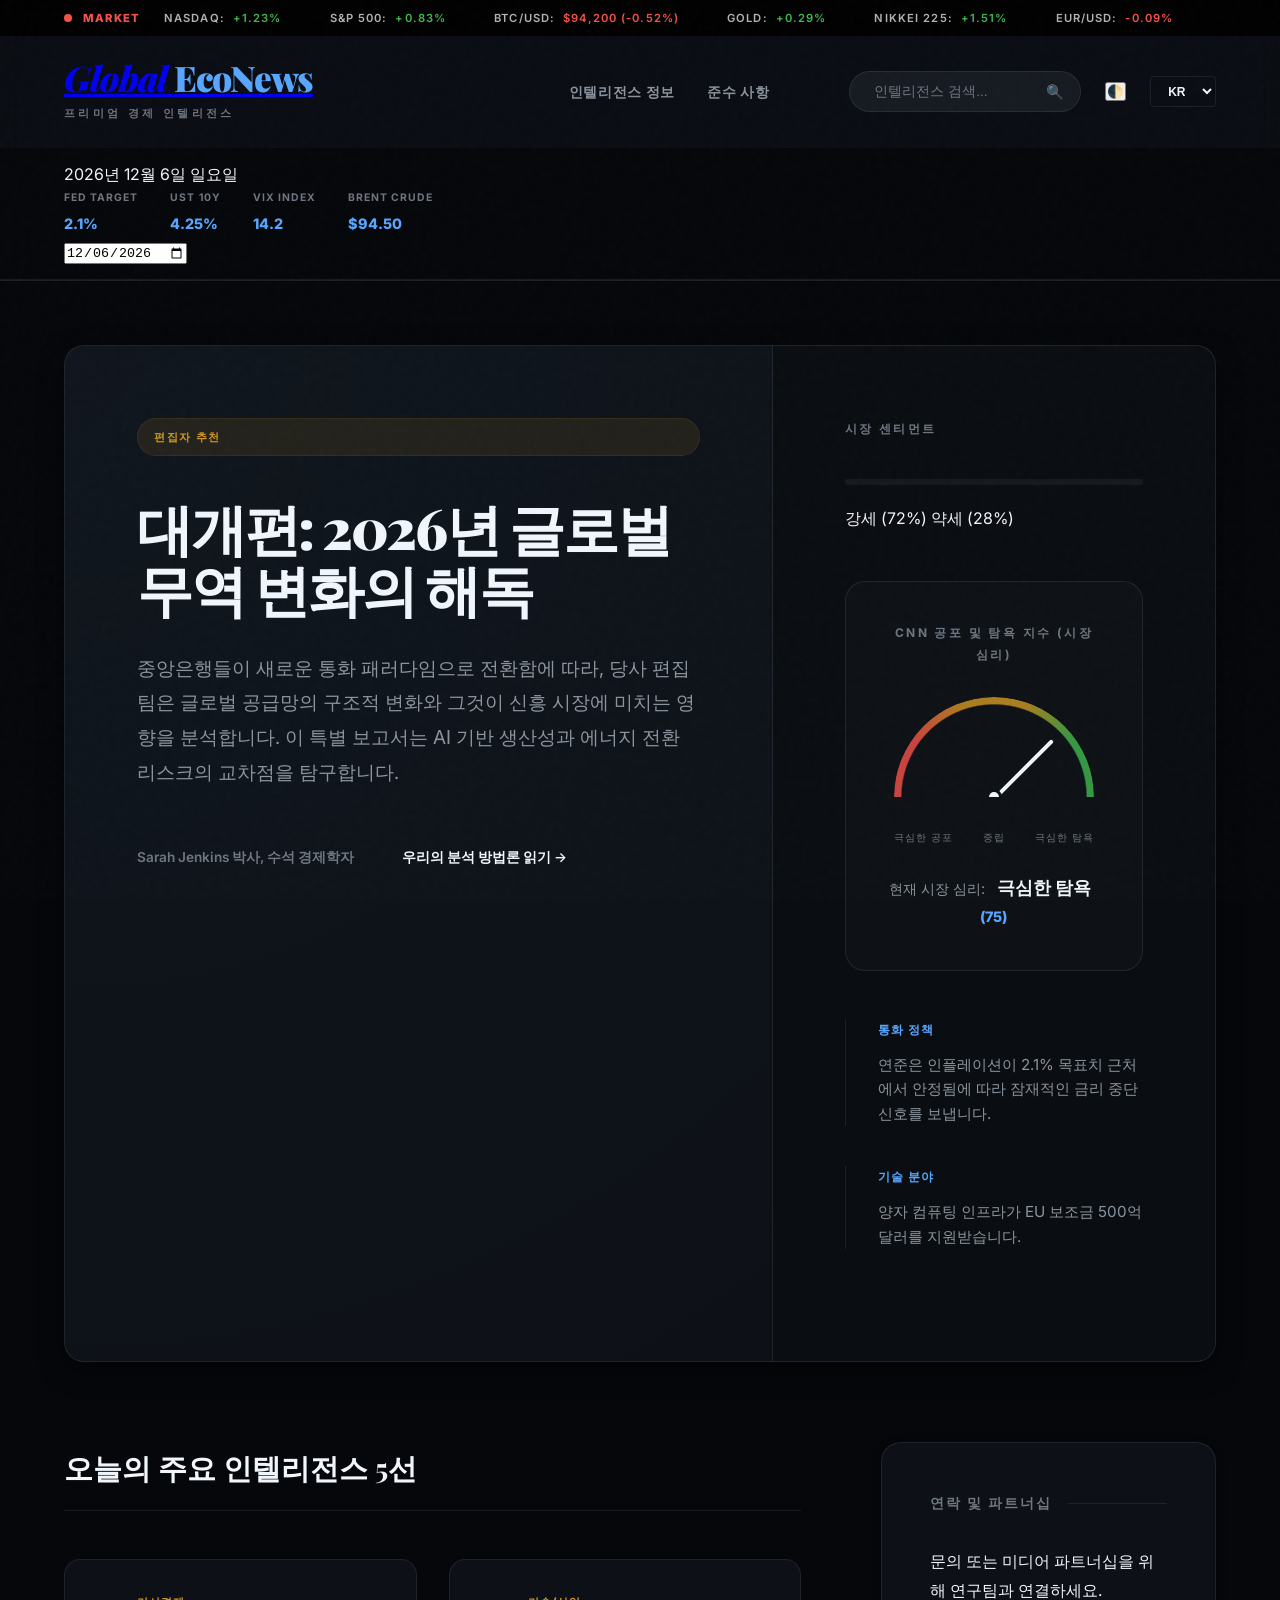
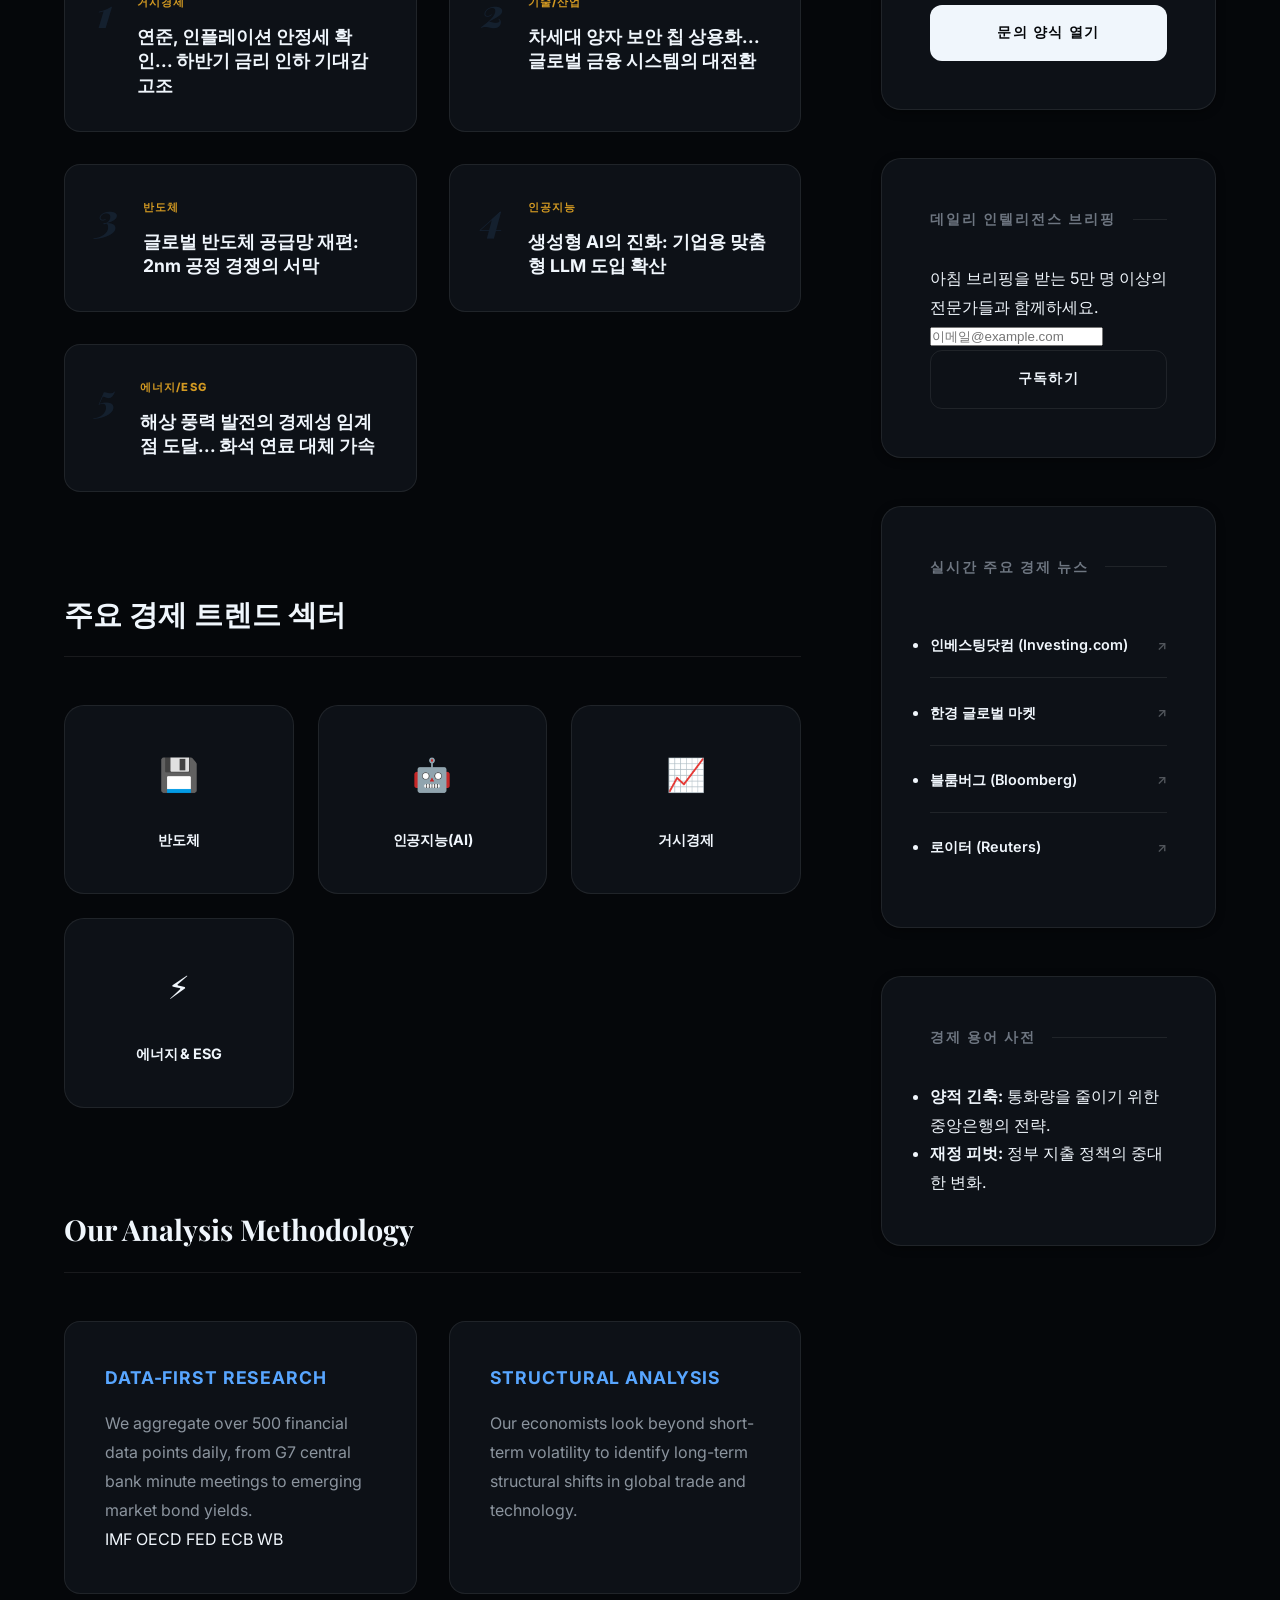
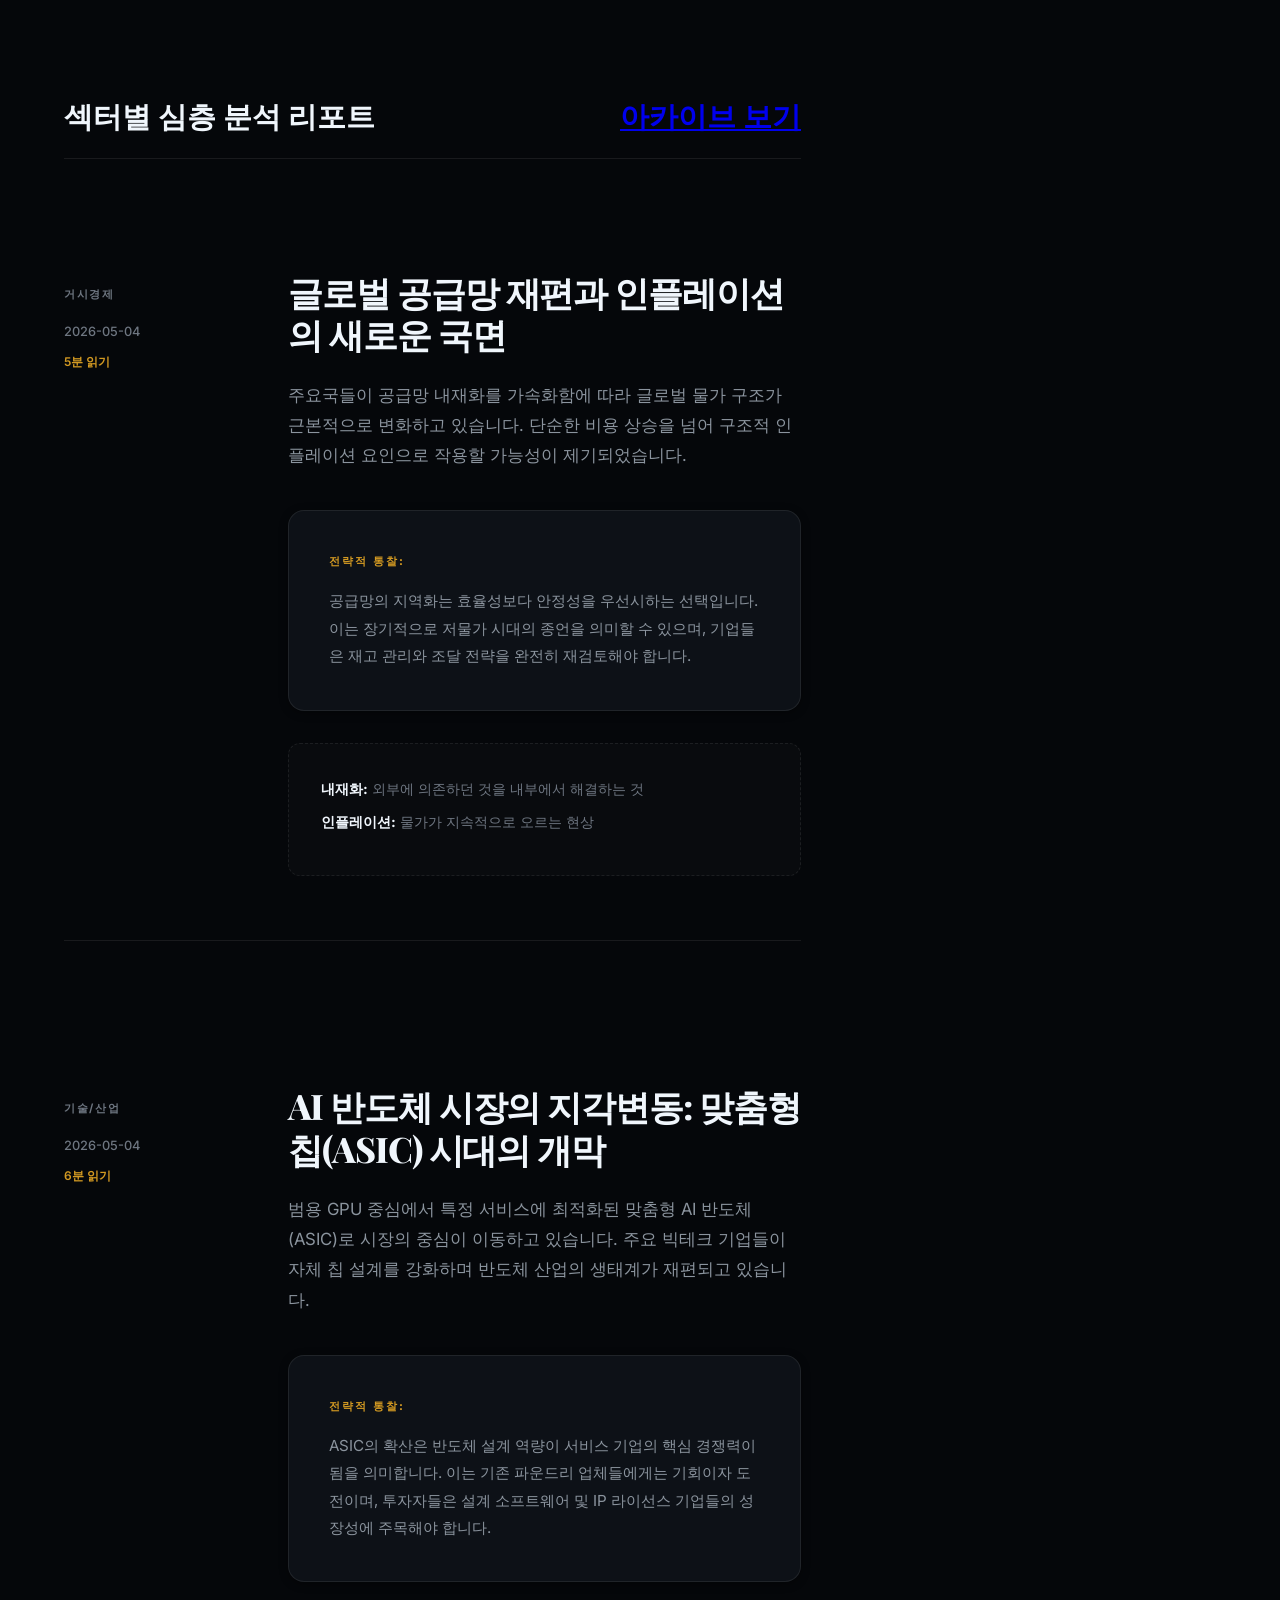
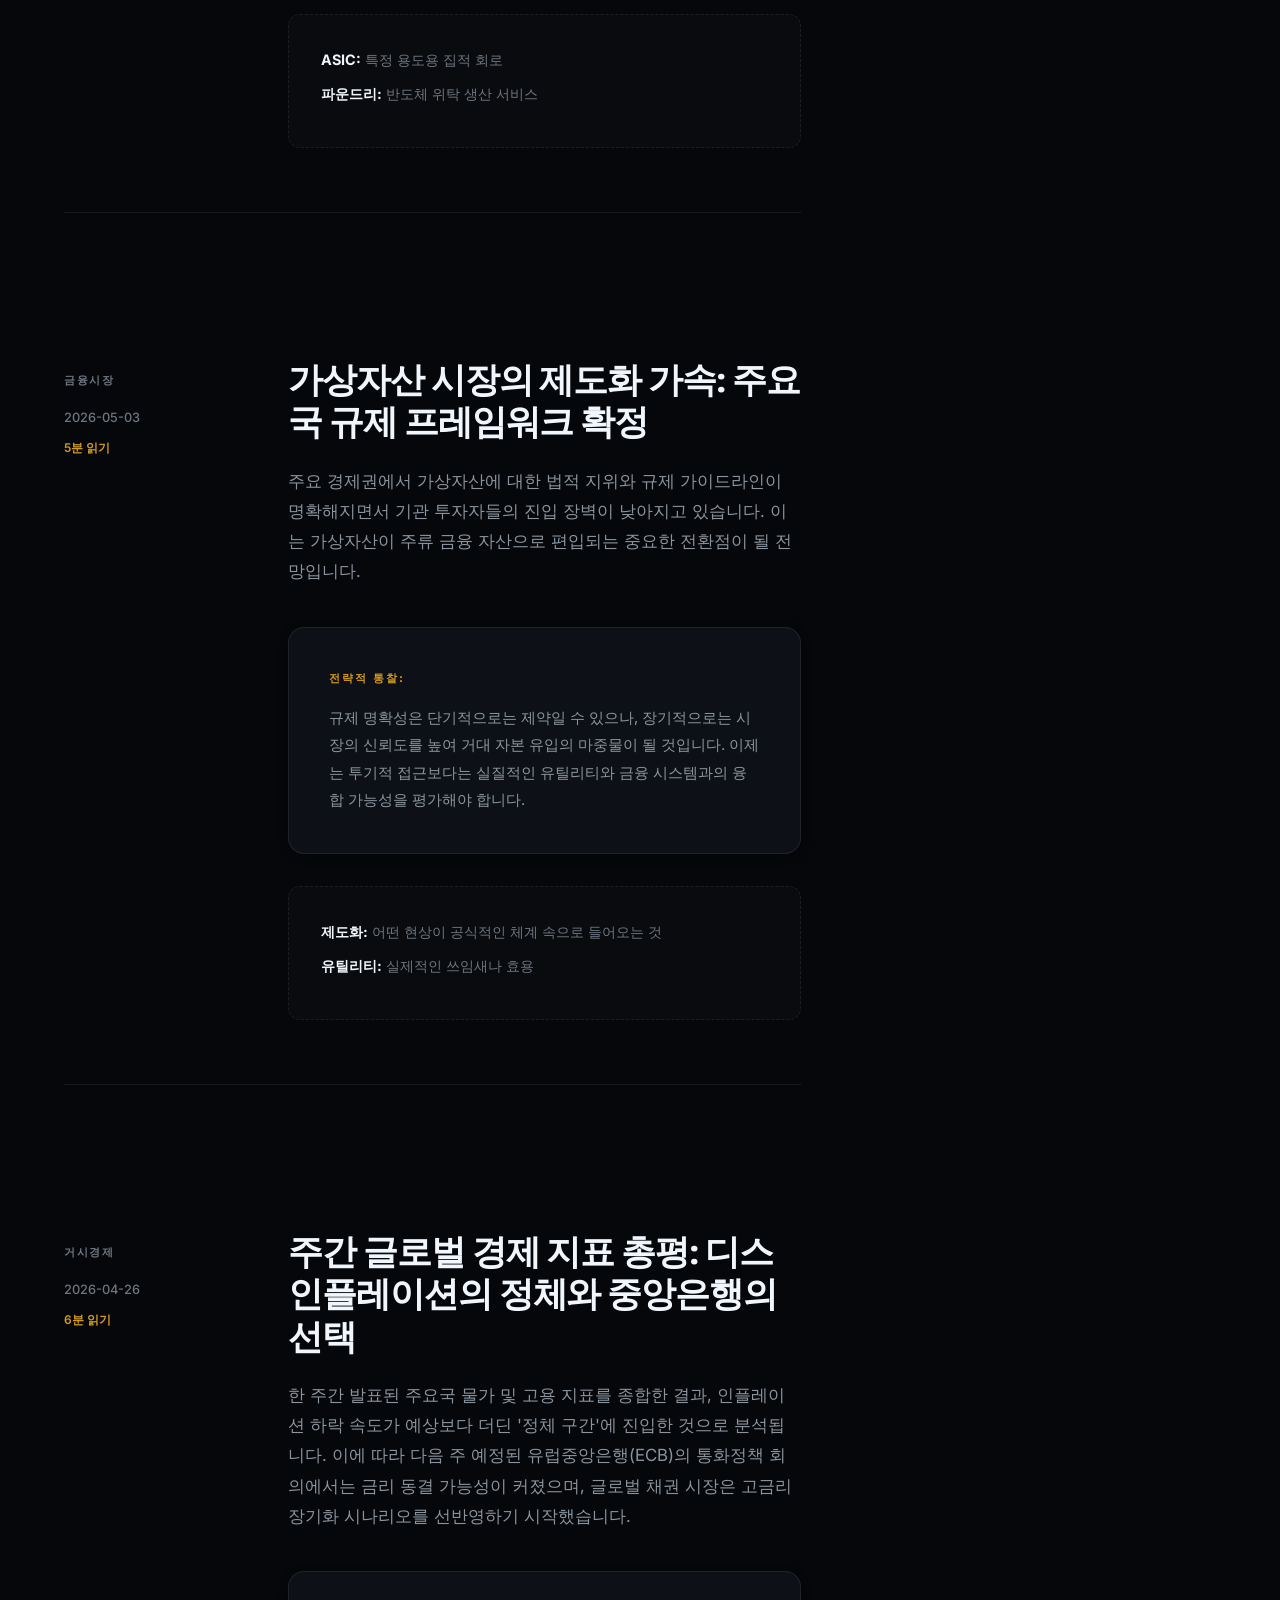
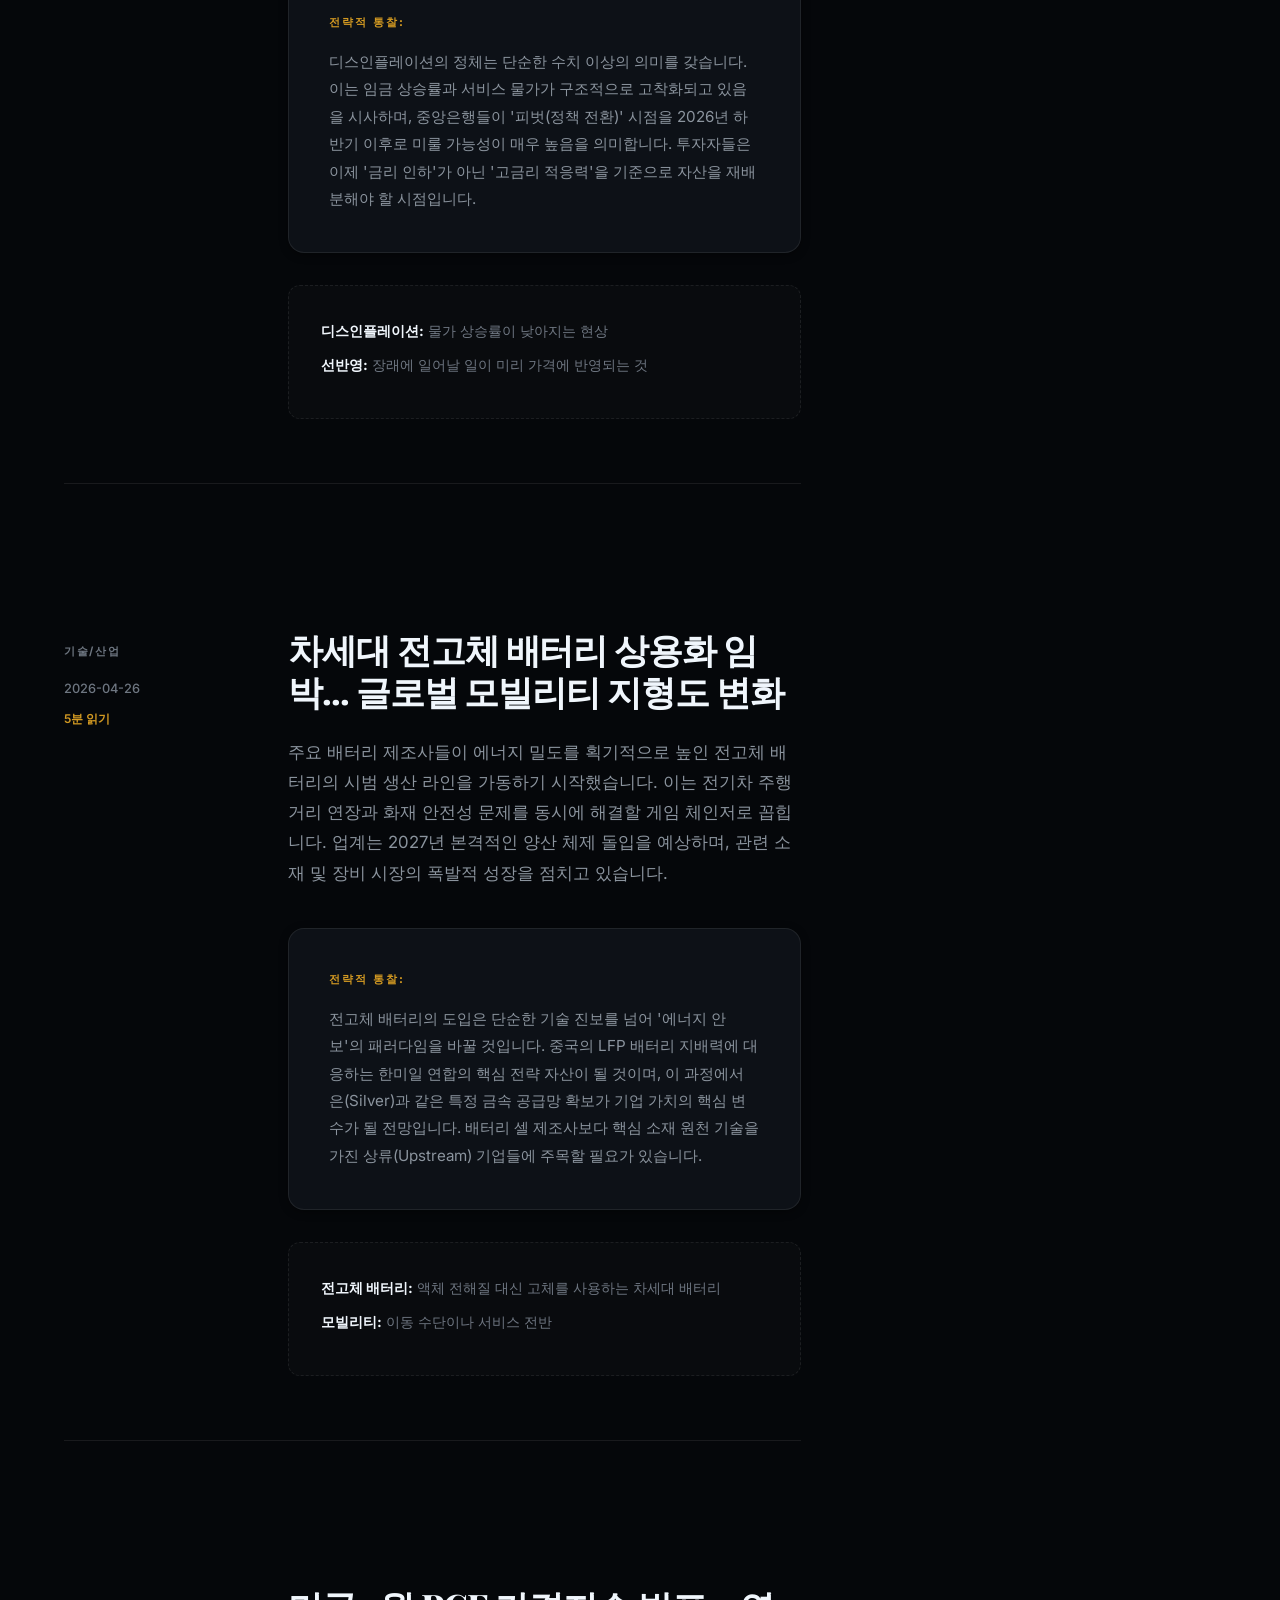
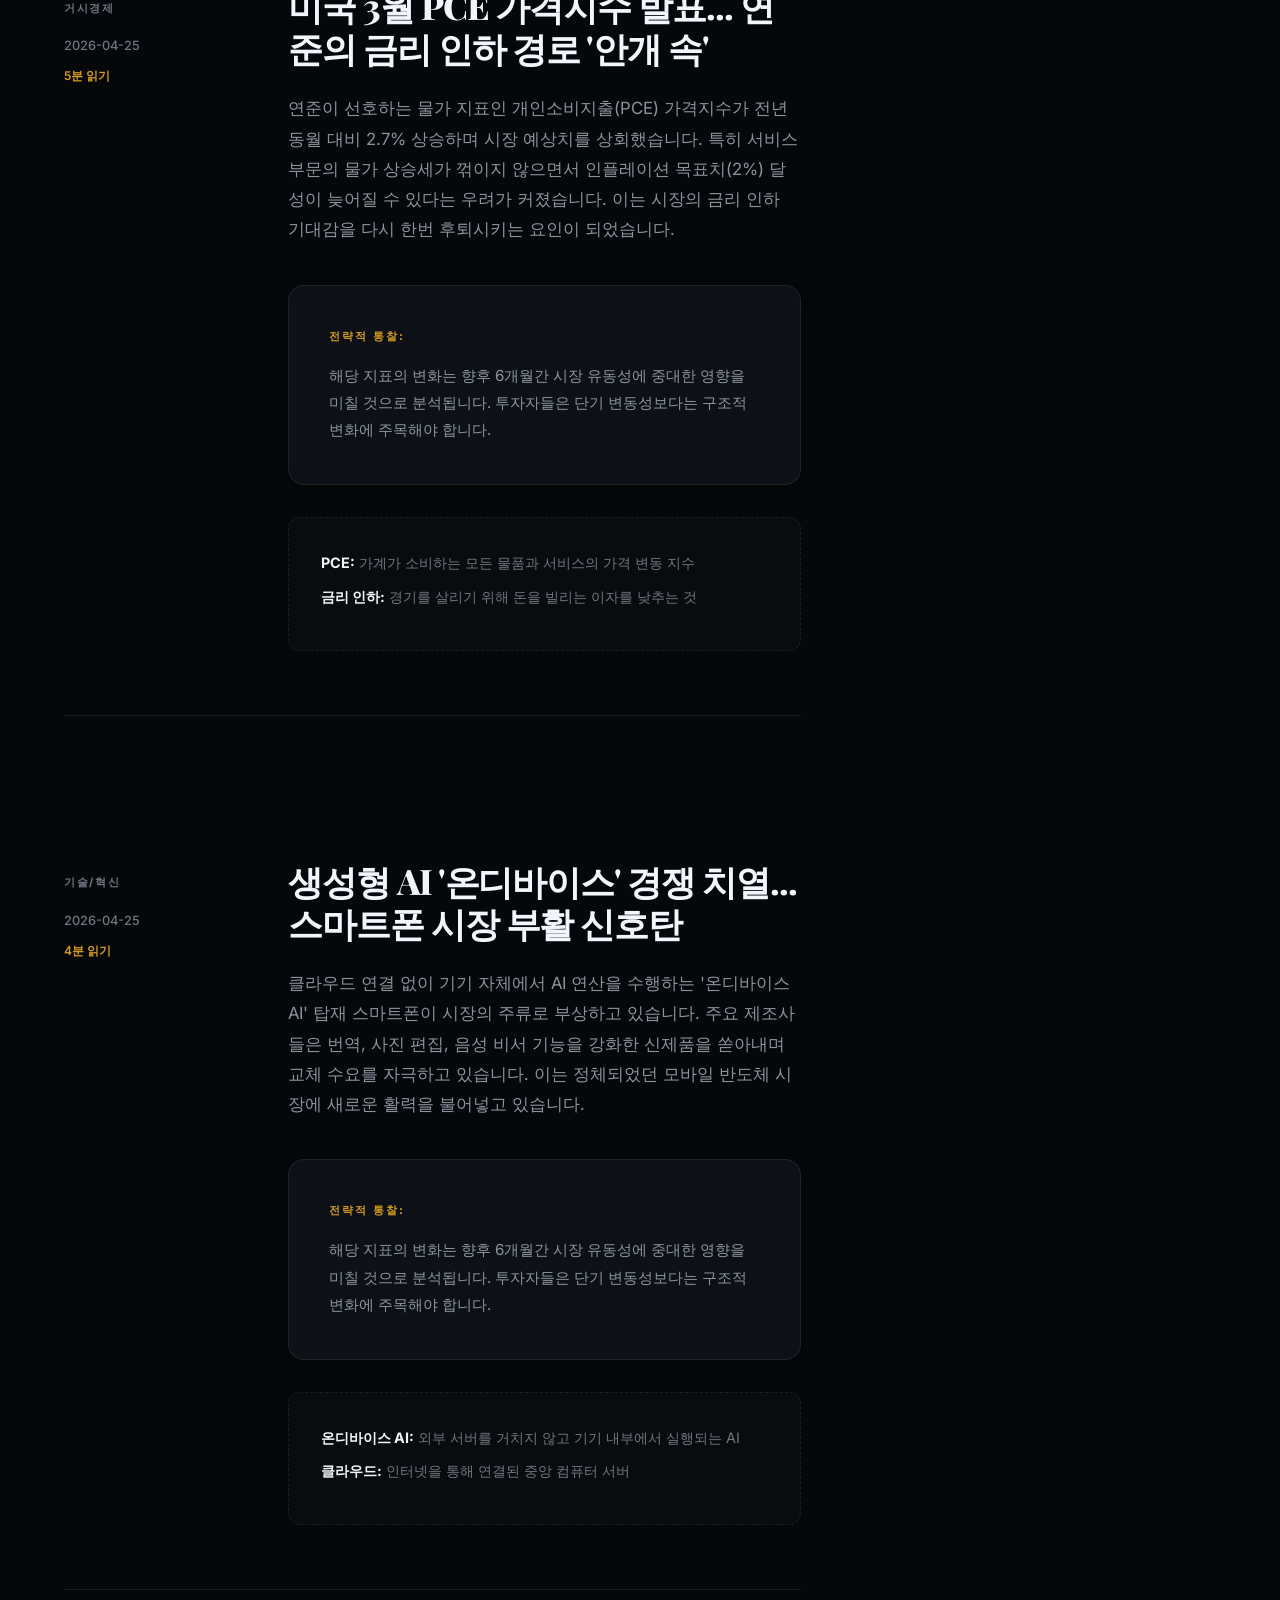
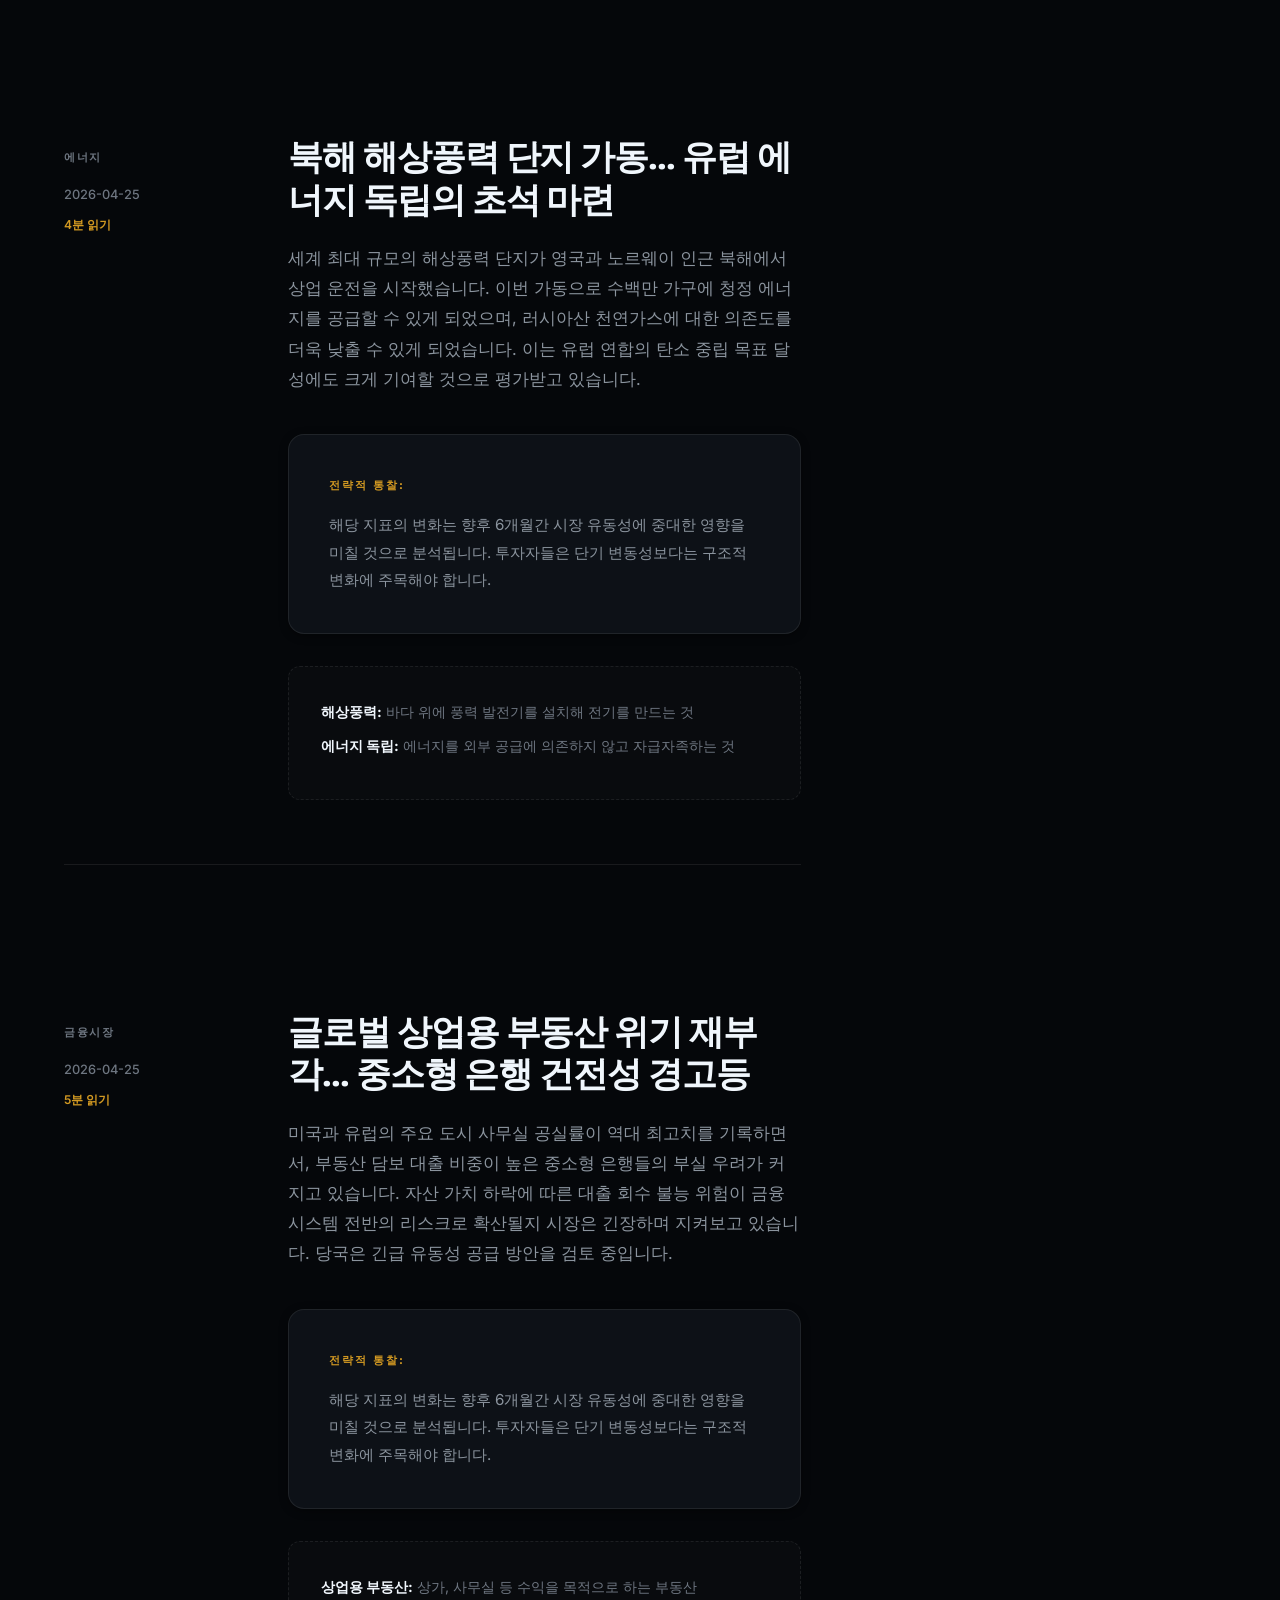
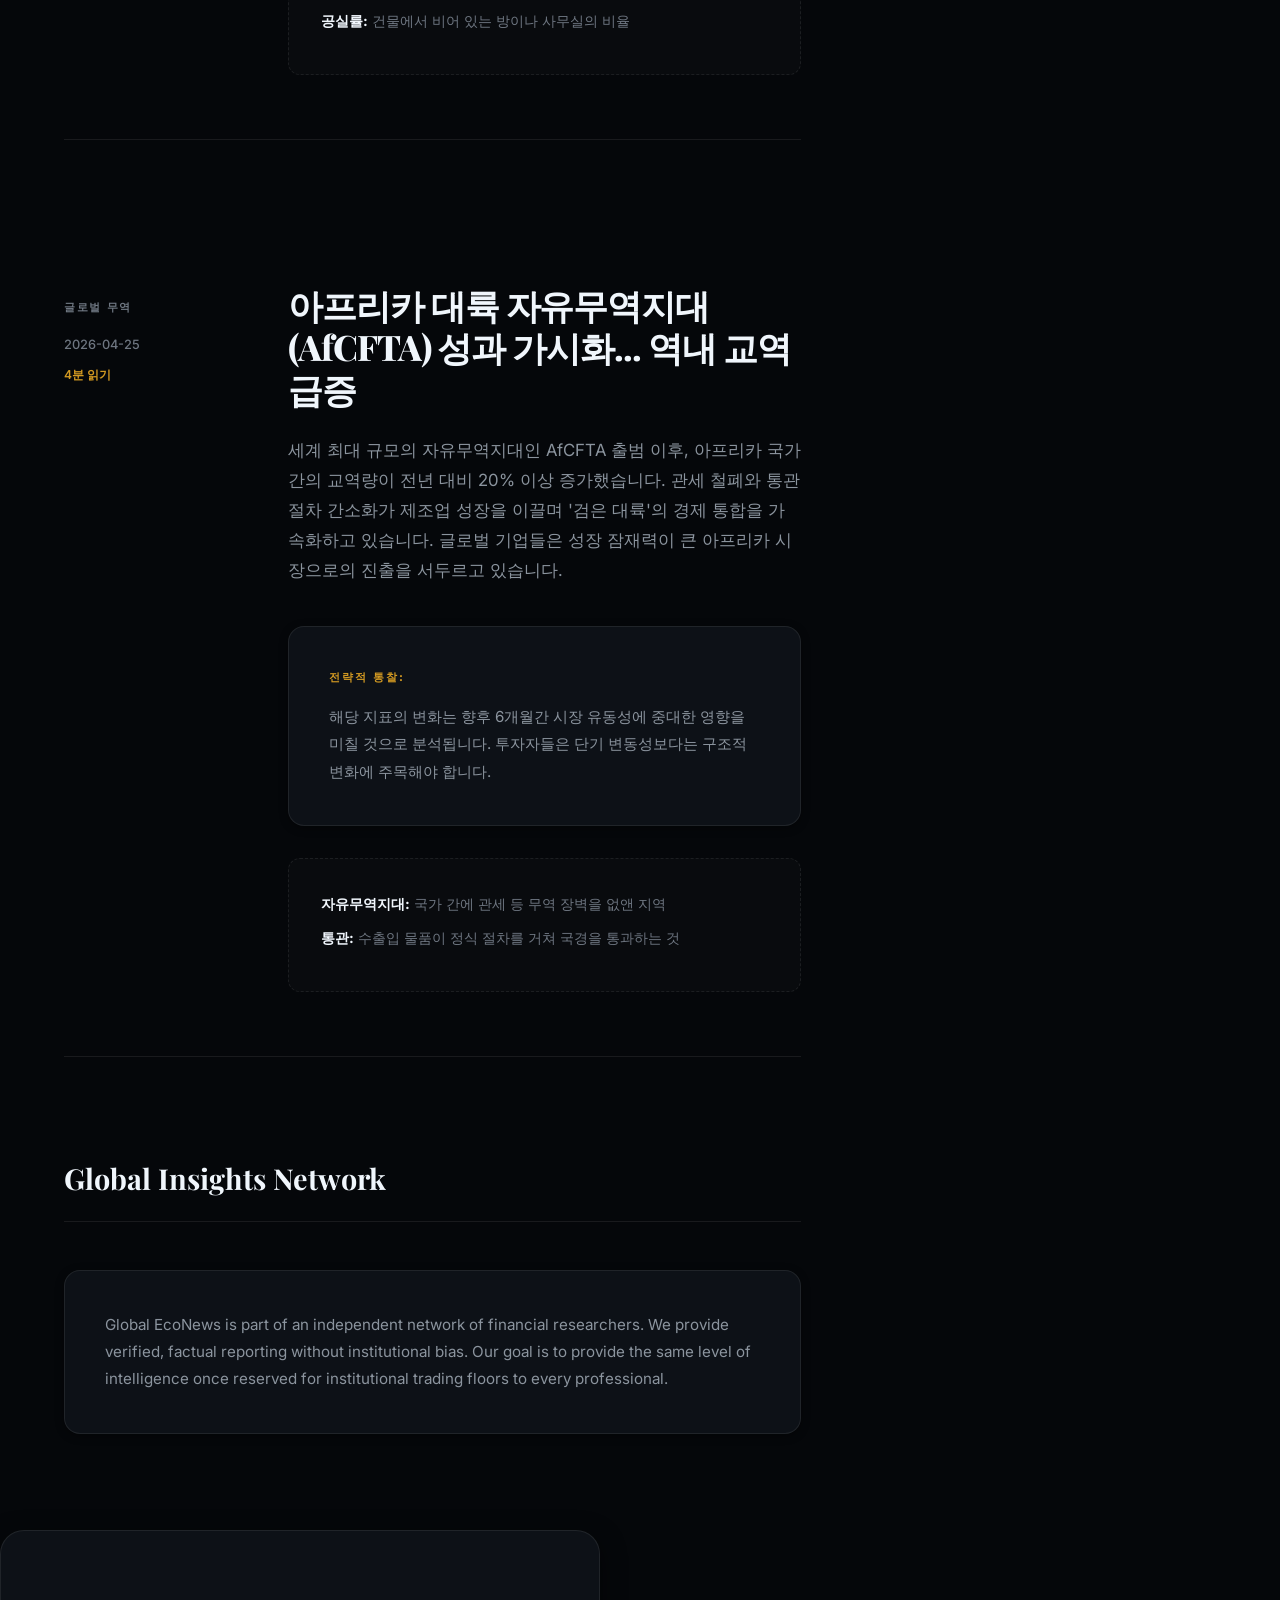
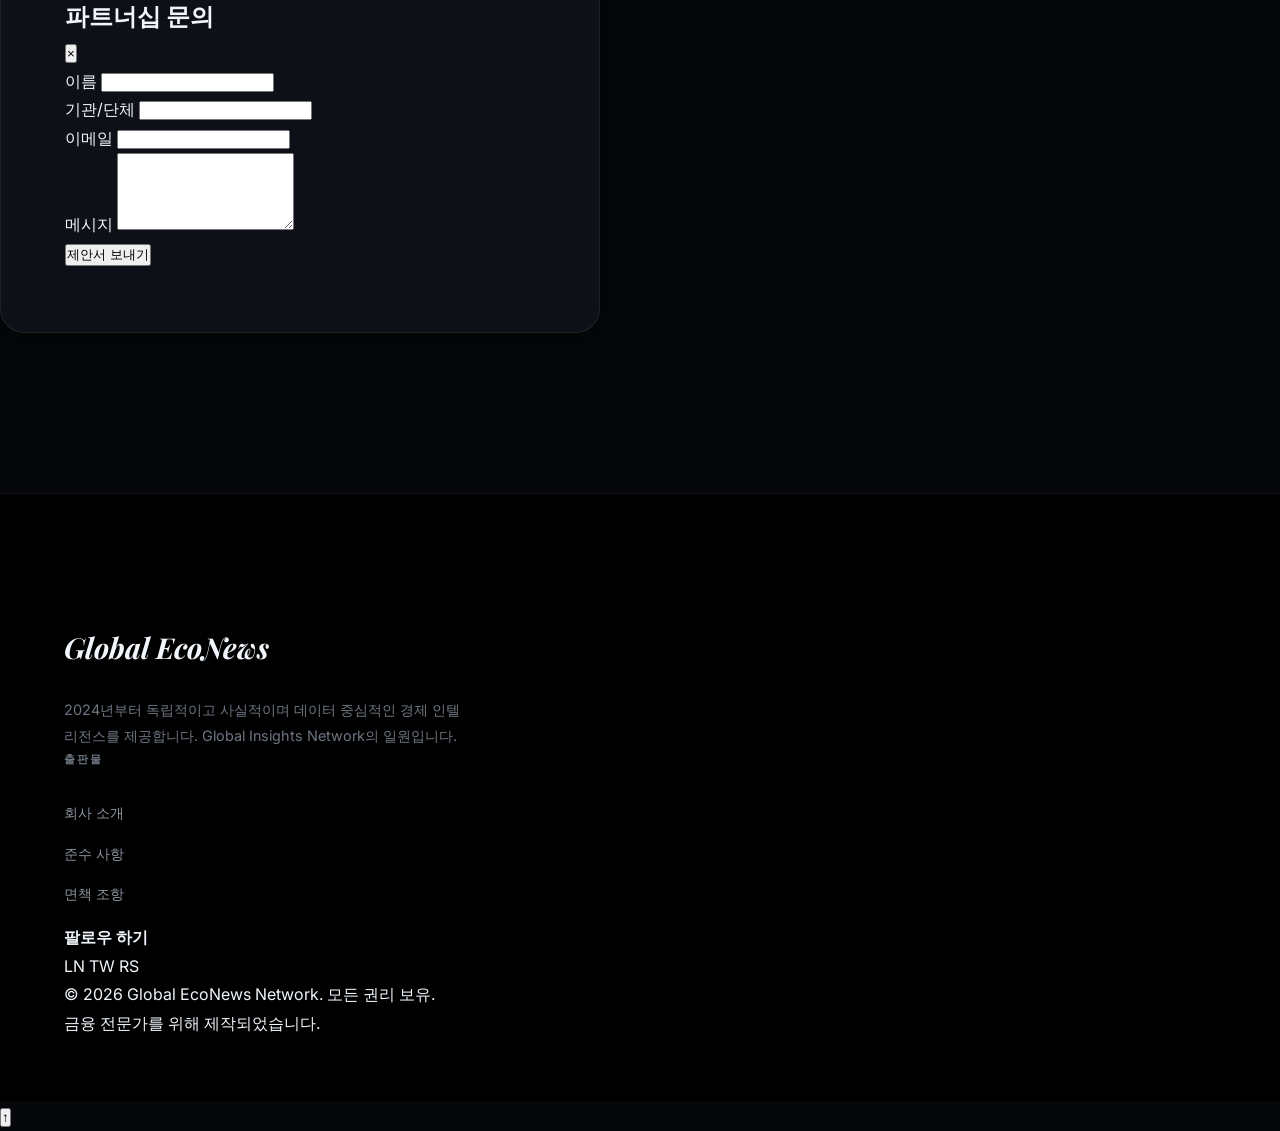
==== index.html @ 49ed971d "feat: enrich news content and add trending sectors section" ====
<!DOCTYPE html>
<html lang="ko" data-theme="dark">
<head>
    <!-- Google tag (gtag.js) -->
    <script async src="https://www.googletagmanager.com/gtag/js?id=G-BVKV33VNRQ"></script>
    <script>
      window.dataLayer = window.dataLayer || [];
      function gtag(){dataLayer.push(arguments);}
      gtag('js', new Date());
      gtag('config', 'G-BVKV33VNRQ');
    </script>
    <meta charset="UTF-8">
    <meta name="viewport" content="width=device-width, initial-scale=1.0">
    <title>Global EcoNews | Premium Financial Intelligence & Market Analysis</title>
    <meta name="description" content="Highly curated, deep-dive analysis into the most critical economic events shaping our world. From central bank policies to technological breakthroughs, we deliver clarity in an age of noise.">
    
    <link rel="stylesheet" href="style.css">
    <link rel="icon" href="data:image/svg+xml,<svg xmlns=%22http://www.w3.org/2000/svg%22 viewBox=%220 0 100 100%22><text y=%22.9em%22 font-size=%2290%22>📈</text></svg>">
    <link href="https://fonts.googleapis.com/css2?family=Playfair+Display:wght@700;900&family=Inter:wght@300;400;500;600;700;800;900&display=swap" rel="stylesheet">
    
    <script async src="https://pagead2.googlesyndication.com/pagead/js/adsbygoogle.js?client=ca-pub-3649425849578034"
     crossorigin="anonymous"></script>
</head>
<body>
    <div class="texture-overlay"></div>
    
    <header class="main-header">
        <div class="top-bar">
            <div class="container">
                <span class="live-indicator">LIVE</span>
                <div class="market-ticker" id="market-ticker">
                    <span>NASDAQ: +1.2%</span>
                    <span>S&P 500: +0.8%</span>
                    <span>BTC/USD: $94,200</span>
                    <span>GOLD: $2,750</span>
                    <span>NIKKEI 225: +1.5%</span>
                    <span>EUR/USD: 1.085</span>
                </div>
            </div>
        </div>
        <div class="container header-main">
            <div class="logo">
                <a href="/">
                    <h1>Global <span>EcoNews</span></h1>
                </a>
                <p data-t="tagline">Premium Economic Intelligence</p>
            </div>
            
            <nav class="main-nav">
                <div class="nav-links">
                    <a href="/about.html" data-t="nav-about">About Intelligence</a>
                    <a href="/privacy.html" data-t="nav-compliance">Compliance</a>
                </div>
                <div class="divider"></div>
                <div class="nav-controls">
                    <div class="search-wrapper">
                        <input type="text" id="news-search" placeholder="Search intelligence..." data-t="search-placeholder">
                        <span class="search-icon">🔍</span>
                    </div>
                    <button id="theme-toggle" class="icon-btn">🌓</button>
                    <select id="language-select" class="lang-select">
                        <option value="ko">KR</option>
                        <option value="en">EN</option>
                    </select>
                </div>
            </nav>
        </div>
        <div class="sub-header">
            <div class="container flex-between">
                <div class="date-display" id="current-date-text">Friday, April 24, 2026</div>
                <div class="market-pulse" id="market-pulse">
                    <div class="pulse-item">
                        <span class="label">Fed Target</span>
                        <span class="value">2.1%</span>
                    </div>
                    <div class="pulse-item">
                        <span class="label">UST 10Y</span>
                        <span class="value">4.25%</span>
                    </div>
                    <div class="pulse-item">
                        <span class="label">VIX Index</span>
                        <span class="value">14.2</span>
                    </div>
                    <div class="pulse-item">
                        <span class="label">Brent Crude</span>
                        <span class="value">$94.50</span>
                    </div>
                </div>
                <div class="calendar-wrapper">
                    <input type="date" id="date-select">
                </div>
            </div>
        </div>
    </header>

    <main class="container">
        <!-- Featured Editorial Section -->
        <section class="editorial-hero">
            <div class="hero-main">
                <div class="badge" data-t="hero-badge">Editor's Choice</div>
                <h2 data-t="hero-title">The Great Realignment: Deciphering 2026's Global Trade Shift</h2>
                <p data-t="hero-desc">As central banks pivot toward a new monetary paradigm, our editorial team analyzes the structural changes in global supply chains and the resulting impact on emerging markets. This special report explores the intersection of AI-driven productivity and energy transition risks.</p>
                <div class="hero-footer">
                    <span data-t="hero-author">By Dr. Sarah Jenkins, Chief Economist</span>
                    <a href="/about.html" class="read-more" data-t="hero-method">Read Our Methodology →</a>
                </div>
            </div>
            <div class="hero-sidebar">
                <h3 data-t="market-sentiment">Market Sentiment</h3>
                <div class="sentiment-widget">
                    <div class="sentiment-bar">
                        <div class="bar-fill" style="width: 72%;"></div>
                    </div>
                    <div class="flex-between">
                        <span data-t="sentiment-bullish">Bullish (72%)</span>
                        <span data-t="sentiment-bearish">Bearish (28%)</span>
                    </div>
                </div>

                <div class="fear-greed-widget">
                    <h3 data-t="fear-greed-title">Fear & Greed Index</h3>
                    <div class="gauge-container">
                        <div class="gauge-bg"></div>
                        <div class="gauge-needle" id="fear-greed-needle" style="transform: rotate(45deg);"></div>
                        <div class="gauge-center"></div>
                    </div>
                    <div class="gauge-labels">
                        <span data-t="status-extreme-fear">Extreme Fear</span>
                        <span data-t="status-neutral">Neutral</span>
                        <span data-t="status-extreme-greed">Extreme Greed</span>
                    </div>
                    <div class="gauge-value">
                        <span data-t="fear-greed-status">Market Sentiment:</span>
                        <strong id="fear-greed-text" data-t="status-greed">Greed</strong>
                        <span id="fear-greed-num">(65)</span>
                    </div>
                </div>

                <div class="mini-briefs">
                    <div class="brief">
                        <strong data-t="brief-monetary-title">Monetary Policy</strong>
                        <p data-t="brief-monetary-desc">Fed signals potential pause as inflation stabilizes near 2.1% target.</p>
                    </div>
                    <div class="brief">
                        <strong data-t="brief-tech-title">Tech Sector</strong>
                        <p data-t="brief-tech-desc">Quantum computing infrastructure receives $50B in EU subsidies.</p>
                    </div>
                </div>
            </div>
        </section>

        <div class="ad-spacer">
            <ins class="adsbygoogle"
                 style="display:block"
                 data-ad-client="ca-pub-3649425849578034"
                 data-ad-slot="8843920194"
                 data-ad-format="auto"
                 data-full-width-responsive="true"></ins>
            <script>(adsbygoogle = window.adsbygoogle || []).push({});</script>
        </div>

        <div class="main-layout">
            <div class="content-feed">
                <section class="feed-section">
                    <h2 class="section-heading" data-t="latest-briefs-title">Daily Top 5 Intelligence Brief</h2>
                    <div id="briefs-container" class="briefs-grid">
                        <!-- Top 5 briefs will be injected here -->
                    </div>
                </section>

                <section class="feed-section">
                    <h2 class="section-heading" data-t="sectors-title">Trending Intelligence Sectors</h2>
                    <div id="sectors-container" class="sectors-grid">
                        <div class="sector-card">
                            <span class="sector-icon">💾</span>
                            <h4 data-t="sector-semi">Semiconductors</h4>
                        </div>
                        <div class="sector-card">
                            <span class="sector-icon">🤖</span>
                            <h4 data-t="sector-ai">Artificial Intelligence</h4>
                        </div>
                        <div class="sector-card">
                            <span class="sector-icon">📈</span>
                            <h4 data-t="sector-macro">Macro Economy</h4>
                        </div>
                        <div class="sector-card">
                            <span class="sector-icon">⚡</span>
                            <h4 data-t="sector-energy">Energy & ESG</h4>
                        </div>
                    </div>
                </section>

                <!-- High-Value Static Content for AdSense Compliance -->
                <section class="feed-section methodology-section">
                    <h2 class="section-heading" data-t="methodology-title">Our Analysis Methodology</h2>
                    <div class="methodology-grid">
                        <div class="method-card">
                            <h4 data-t="method-1-title">Data-First Research</h4>
                            <p data-t="method-1-desc">We aggregate over 500 financial data points daily, from G7 central bank minute meetings to emerging market bond yields.</p>
                            <div class="source-logos">
                                <span>IMF</span> <span>OECD</span> <span>FED</span> <span>ECB</span> <span>WB</span>
                            </div>
                        </div>
                        <div class="method-card">
                            <h4 data-t="method-2-title">Structural Analysis</h4>
                            <p data-t="method-2-desc">Our economists look beyond short-term volatility to identify long-term structural shifts in global trade and technology.</p>
                        </div>
                    </div>
                </section>

                <section class="feed-section">
                    <h2 class="section-heading">
                        <span data-t="deep-dive-title">Sector Deep-Dive Analysis</span>
                        <a href="#" class="archive-link" data-t="view-archive">View Archive</a>
                    </h2>
                    <div id="news-container" class="news-feed">
                        <!-- Detailed news will be injected here -->
                    </div>
                </section>

                <!-- Additional Value Section -->
                <section class="feed-section network-info">
                    <h2 class="section-heading" data-t="network-title">Global Insights Network</h2>
                    <div class="article-insight">
                        <p data-t="network-desc">Global EcoNews is part of an independent network of financial researchers. We provide verified, factual reporting without institutional bias. Our goal is to provide the same level of intelligence once reserved for institutional trading floors to every professional.</p>
                    </div>
                </section>
            </div>
            
            <aside class="side-panel">
                <div class="side-card">
                    <h3 data-t="contact-title">Contact & Partnership</h3>
                    <p data-t="contact-desc">Connect with our research team for inquiries or media partnerships.</p>
                    <button id="partnership-btn" class="action-btn" data-t="contact-btn">Open Inquiry Form</button>
                </div>
                
                <div class="side-card newsletter">
                    <h3 data-t="newsletter-title">Daily Intelligence Brief</h3>
                    <p data-t="newsletter-desc">Join 50,000+ professionals receiving our morning briefings.</p>
                    <input type="email" placeholder="email@example.com" data-t="newsletter-placeholder">
                    <button class="action-btn outline" data-t="newsletter-btn">Subscribe</button>
                </div>

                <div class="side-card sources-panel">
                    <h3 data-t="sources-title">Real-time Major Sources</h3>
                    <ul class="source-list">
                        <li><a href="https://kr.investing.com/news/economy" target="_blank" data-t="sources-investing">Investing.com</a></li>
                        <li><a href="https://www.hankyung.com/globalmarket" target="_blank" data-t="sources-hankyung">Hankyung Global Market</a></li>
                        <li><a href="https://www.bloomberg.com" target="_blank" data-t="sources-bloomberg">Bloomberg</a></li>
                        <li><a href="https://www.reuters.com/business/economy/" target="_blank" data-t="sources-reuters">Reuters</a></li>
                    </ul>
                </div>

                <div class="side-card glossary-preview">
                    <h3 data-t="glossary-title">Economic Glossary</h3>
                    <ul id="glossary-list">
                        <li data-t="glossary-qt"><strong>Quantitative Tightening:</strong> Central bank strategy to reduce money supply.</li>
                        <li data-t="glossary-pivot"><strong>Fiscal Pivot:</strong> A significant shift in government spending policy.</li>
                    </ul>
                </div>
            </aside>
        </div>
    </main>

    <!-- Partnership Modal -->
    <div id="partnership-modal" class="modal-overlay">
        <div class="modal-content">
            <div class="modal-header">
                <h2 data-t="modal-title">Partnership Inquiry</h2>
                <button id="close-modal" class="close-btn">&times;</button>
            </div>
            <form action="https://formspree.io/f/meevqopj" method="POST">
                <div class="form-row">
                    <div class="form-group">
                        <label data-t="modal-name">Name</label>
                        <input type="text" name="name" required>
                    </div>
                    <div class="form-group">
                        <label data-t="modal-org">Organization</label>
                        <input type="text" name="org">
                    </div>
                </div>
                <div class="form-group">
                    <label data-t="modal-email">Email</label>
                    <input type="email" name="_replyto" required>
                </div>
                <div class="form-group">
                    <label data-t="modal-msg">Message</label>
                    <textarea name="message" rows="5" required></textarea>
                </div>
                <button type="submit" class="submit-btn" data-t="modal-submit">Send Proposal</button>
            </form>
        </div>
    </div>

    <footer class="site-footer">
        <div class="container">
            <div class="footer-grid">
                <div class="footer-brand">
                    <h2>Global EcoNews</h2>
                    <p data-t="footer-brand-desc">Independent, factual, and data-driven economic intelligence since 2024. Part of the Global Insights Network.</p>
                </div>
                <div class="footer-links">
                    <h4 data-t="footer-pub">Publication</h4>
                    <a href="/about.html" data-t="footer-about">About Us</a>
                    <a href="/privacy.html" data-t="nav-compliance">Compliance</a>
                    <a href="/disclaimer.html" data-t="footer-disclaimer">Disclaimer</a>
                </div>
                <div class="footer-social">
                    <h4 data-t="footer-follow">Follow Us</h4>
                    <div class="icons">
                        <span>LN</span> <span>TW</span> <span>RS</span>
                    </div>
                </div>
            </div>
            <div class="footer-bottom">
                <p><span data-t="footer-rights">&copy; 2026 Global EcoNews Network. All rights reserved.</span> <br><span data-t="footer-designed">Designed for Financial Professionals.</span></p>
            </div>
        </div>
    </footer>

    <button id="back-to-top" title="Back to Top">↑</button>

    <script src="main.js" type="module"></script>
</body>
</html>
---- style.css ----
:root {
    /* Ultra-Premium Financial Palette */
    --bg-color: #05070a;
    --surface-color: #0d1117;
    --surface-hover: #161b22;
    --border-color: rgba(255, 255, 255, 0.08);
    --text-primary: #f0f6fc;
    --text-secondary: #8b949e;
    --text-muted: #6e7681;
    --accent-color: #58a6ff;
    --accent-glow: rgba(88, 166, 255, 0.1);
    --gold: #d29922; /* More sophisticated gold */
    --gold-glow: rgba(210, 153, 34, 0.1);
    --red: #f85149;
    --green: #3fb950;
    
    --font-main: 'Inter', system-ui, -apple-system, sans-serif;
    --font-serif: 'Playfair Display', serif;
    
    --shadow-sm: 0 2px 8px rgba(0,0,0,0.4);
    --shadow-md: 0 8px 24px rgba(0,0,0,0.5);
    --glass-bg: rgba(13, 17, 23, 0.7);
    --transition: all 0.3s cubic-bezier(0.4, 0, 0.2, 1);
}

[data-theme="light"] {
    --bg-color: #f8f9fa;
    --surface-color: #ffffff;
    --surface-hover: #f1f3f5;
    --border-color: rgba(0, 0, 0, 0.06);
    --text-primary: #1a1d21;
    --text-secondary: #495057;
    --text-muted: #868e96;
    --accent-color: #0056b3;
    --accent-glow: rgba(0, 86, 179, 0.05);
    --gold: #9e6a03;
    --gold-glow: rgba(158, 106, 3, 0.05);
    --glass-bg: rgba(255, 255, 255, 0.8);
}

* { box-sizing: border-box; margin: 0; padding: 0; }

body {
    background-color: var(--bg-color);
    color: var(--text-primary);
    font-family: var(--font-main);
    line-height: 1.8;
    font-size: 16px;
    -webkit-font-smoothing: antialiased;
    overflow-x: hidden;
}

/* Subtle Texture Overlay */
body::before {
    content: "";
    position: fixed;
    top: 0;
    left: 0;
    width: 100%;
    height: 100%;
    background-image: url("data:image/svg+xml,%3Csvg viewBox='0 0 200 200' xmlns='http://www.w3.org/2000/svg'%3E%3Cfilter id='noiseFilter'%3E%3CfeTurbulence type='fractalNoise' baseFrequency='0.65' numOctaves='3' stitchTiles='stitch'/%3E%3C/filter%3E%3Crect width='100%25' height='100%25' filter='url(%23noiseFilter)'/%3E%3C/svg%3E");
    opacity: 0.02;
    pointer-events: none;
    z-index: 9999;
}

.container { width: min(1200px, 90%); margin-inline: auto; }

/* Header & Navigation */
.main-header {
    background: var(--glass-bg);
    backdrop-filter: blur(12px);
    -webkit-backdrop-filter: blur(12px);
    border-bottom: 1px solid var(--border-color);
    position: sticky;
    top: 0;
    z-index: 1000;
}

.top-bar {
    background: #000;
    color: rgba(255,255,255,0.7);
    font-size: 0.7rem;
    font-weight: 600;
    padding-block: 0.5rem;
    letter-spacing: 0.1em;
    text-transform: uppercase;
}

.top-bar .container {
    display: flex;
    align-items: center;
}

.live-indicator {
    color: var(--red);
    margin-right: 1.5rem;
    position: relative;
    padding-left: 1.2rem;
    font-weight: 800;
}

.live-indicator::before {
    content: "";
    position: absolute;
    left: 0;
    top: 50%;
    transform: translateY(-50%);
    width: 8px;
    height: 8px;
    background-color: var(--red);
    border-radius: 50%;
    animation: pulse 2s infinite;
}

@keyframes pulse {
    0% { box-shadow: 0 0 0 0 rgba(248, 81, 73, 0.7); }
    70% { box-shadow: 0 0 0 10px rgba(248, 81, 73, 0); }
    100% { box-shadow: 0 0 0 0 rgba(248, 81, 73, 0); }
}

.market-ticker { 
    display: flex; 
    gap: 3rem; 
    overflow-x: auto; 
    white-space: nowrap; 
    scrollbar-width: none; 
    -ms-overflow-style: none;
    flex: 1;
}
.market-ticker::-webkit-scrollbar { display: none; }

.market-ticker span { display: inline-flex; align-items: center; gap: 0.5rem; flex-shrink: 0; }

.text-green { color: var(--green); }
.text-red { color: var(--red); }

.header-main {
    display: flex;
    justify-content: space-between;
    align-items: center;
    padding-block: 1.5rem;
}

.logo h1 { 
    font-family: var(--font-serif); 
    font-size: 2.2rem; 
    font-weight: 900; 
    line-height: 1; 
    letter-spacing: -0.03em;
    font-style: italic;
}
.logo h1 span { color: var(--accent-color); font-style: normal; }
.logo p { 
    font-size: 0.7rem; 
    color: var(--text-muted); 
    text-transform: uppercase; 
    letter-spacing: 0.3em; 
    margin-top: 0.5rem; 
    font-weight: 700;
}

.main-nav { display: flex; align-items: center; gap: 2.5rem; }

.nav-controls {
    display: flex;
    align-items: center;
    gap: 1.5rem;
}

.search-wrapper {
    position: relative;
    display: flex;
    align-items: center;
    background: var(--surface-hover);
    border: 1px solid var(--border-color);
    border-radius: 100px;
    padding: 0.4rem 1rem;
    transition: var(--transition);
}

.search-wrapper:focus-within {
    border-color: var(--accent-color);
    box-shadow: 0 0 0 3px var(--accent-glow);
}

.search-wrapper input {
    background: transparent;
    border: none;
    color: var(--text-primary);
    font-size: 0.85rem;
    padding: 0.2rem 0.5rem;
    outline: none;
    width: 180px;
    transition: var(--transition);
}

.search-wrapper input::placeholder {
    color: var(--text-muted);
}

.search-icon {
    font-size: 0.9rem;
    opacity: 0.5;
    cursor: default;
}

.nav-links { display: flex; gap: 2rem; }
.nav-links a { 
    color: var(--text-secondary); 
    text-decoration: none; 
    font-size: 0.85rem; 
    font-weight: 600; 
    letter-spacing: 0.05em;
    text-transform: uppercase;
    transition: var(--transition);
}
.nav-links a:hover { color: var(--text-primary); }

.lang-select {
    background: transparent;
    border: 1px solid var(--border-color);
    color: var(--text-primary);
    padding: 0.4rem 0.8rem;
    border-radius: 4px;
    font-size: 0.75rem;
    font-weight: 700;
    cursor: pointer;
}

.sub-header {
    padding-block: 0.8rem;
    background: var(--bg-color);
    border-bottom: 1px solid var(--border-color);
}

.filter-btn {
    background: transparent;
    border: none;
    color: var(--text-muted);
    font-size: 0.8rem;
    font-weight: 700;
    text-transform: uppercase;
    letter-spacing: 0.1em;
    cursor: pointer;
    padding: 0.6rem 1.2rem;
    transition: var(--transition);
}

.filter-btn.active { color: var(--accent-color); }
.filter-btn.active::after { display: none; } /* Remove the line for a cleaner look */

/* Editorial Hero Section */
.editorial-hero {
    display: grid;
    grid-template-columns: 1.6fr 1fr;
    margin-block: 4rem;
    background: var(--surface-color);
    border: 1px solid var(--border-color);
    border-radius: 20px;
    overflow: hidden;
    box-shadow: var(--shadow-md);
}

.hero-main { padding: 4.5rem; border-right: 1px solid var(--border-color); background: radial-gradient(circle at top left, rgba(88,166,255,0.03), transparent); }
.badge {
    background: var(--gold-glow);
    color: var(--gold);
    font-size: 0.7rem;
    font-weight: 800;
    text-transform: uppercase;
    padding: 0.5rem 1rem;
    border-radius: 100px;
    border: 1px solid var(--gold-glow);
    margin-bottom: 2.5rem;
    letter-spacing: 0.15em;
}

.hero-main h2 {
    font-family: var(--font-serif);
    font-size: 3.5rem;
    line-height: 1.1;
    margin-bottom: 2rem;
    letter-spacing: -0.04em;
    font-weight: 900;
}

.hero-main p { font-size: 1.2rem; color: var(--text-secondary); margin-bottom: 3.5rem; max-width: 600px; line-height: 1.8; font-weight: 400; }

.hero-footer { display: flex; align-items: center; gap: 3rem; font-size: 0.85rem; font-weight: 600; color: var(--text-muted); }
.read-more { 
    color: var(--text-primary); 
    text-decoration: none; 
    display: flex;
    align-items: center;
    gap: 0.8rem;
    transition: var(--transition);
}
.read-more:hover { gap: 1.2rem; color: var(--accent-color); }

.hero-sidebar { padding: 4.5rem; background: rgba(0,0,0,0.2); display: flex; flex-direction: column; justify-content: space-between; }
.hero-sidebar h3 { font-size: 0.75rem; text-transform: uppercase; letter-spacing: 0.2em; margin-bottom: 2.5rem; color: var(--text-muted); }

.sentiment-bar { height: 6px; background: rgba(255,255,255,0.05); border-radius: 100px; margin-bottom: 1.2rem; }
.bar-fill { background: linear-gradient(90deg, var(--green), #a6e22e); border-radius: 100px; }

.brief { border-left: 1px solid var(--border-color); padding-left: 2rem; margin-bottom: 2.5rem; transition: var(--transition); }
.brief:hover { border-left-color: var(--accent-color); }
.brief strong { display: block; font-size: 0.75rem; color: var(--accent-color); margin-bottom: 0.8rem; letter-spacing: 0.1em; text-transform: uppercase; }
.brief p { font-size: 0.95rem; line-height: 1.6; color: var(--text-secondary); }

/* Main Layout */
.main-layout { display: grid; grid-template-columns: 2.2fr 1fr; gap: 5rem; margin-top: 5rem; }

.news-feed { display: flex; flex-direction: column; gap: 5rem; }

/* News Article Style */
.article-item {
    display: grid;
    grid-template-columns: 160px 1fr;
    gap: 4rem;
    padding-bottom: 5rem;
    border-bottom: 1px solid var(--border-color);
    transition: var(--transition);
}

.article-item:hover { opacity: 0.9; }

.article-meta { font-size: 0.8rem; font-weight: 700; padding-top: 0.8rem; }
.article-cat { 
    color: var(--text-muted); 
    text-transform: uppercase; 
    display: block; 
    margin-bottom: 1rem; 
    letter-spacing: 0.15em; 
    font-size: 0.7rem;
}
.article-date { color: var(--text-muted); font-weight: 500; }

.article-body h2 { 
    font-family: var(--font-serif); 
    font-size: 2.2rem; 
    margin-bottom: 1.5rem; 
    line-height: 1.2; 
    letter-spacing: -0.03em;
    font-weight: 800;
}
.article-summary { font-size: 1.05rem; color: var(--text-secondary); margin-bottom: 2.5rem; line-height: 1.8; }

.article-insight {
    background: var(--surface-color);
    border: 1px solid var(--border-color);
    padding: 2.5rem;
    border-radius: 16px;
    font-size: 0.95rem;
    line-height: 1.8;
    color: var(--text-secondary);
    box-shadow: var(--shadow-sm);
}

.insight-tag { 
    color: var(--gold); 
    font-weight: 800; 
    margin-bottom: 1rem; 
    display: block; 
    font-size: 0.7rem; 
    letter-spacing: 0.2em;
    text-transform: uppercase;
}

/* Side Panel */
.side-panel { display: flex; flex-direction: column; gap: 3rem; }
.side-card {
    background: var(--surface-color);
    border: 1px solid var(--border-color);
    padding: 3rem;
    border-radius: 20px;
    box-shadow: var(--shadow-sm);
    transition: var(--transition);
}
.side-card:hover { border-color: rgba(255,255,255,0.15); transform: translateY(-4px); }

.side-card h3 { 
    font-size: 0.85rem; 
    margin-bottom: 2rem; 
    text-transform: uppercase; 
    letter-spacing: 0.15em; 
    color: var(--text-muted);
    display: flex;
    align-items: center;
    gap: 1rem;
}
.side-card h3::after { content: ""; flex: 1; height: 1px; background: var(--border-color); }

.action-btn {
    width: 100%;
    padding: 1.2rem;
    background: var(--text-primary);
    color: var(--bg-color);
    border: none;
    border-radius: 12px;
    font-weight: 800;
    cursor: pointer;
    font-size: 0.85rem;
    text-transform: uppercase;
    letter-spacing: 0.1em;
    transition: var(--transition);
}

.action-btn:hover { opacity: 0.9; transform: scale(0.98); }

.action-btn.outline { 
    background: transparent; 
    border: 1px solid var(--border-color); 
    color: var(--text-primary); 
}
.action-btn.outline:hover { background: rgba(255,255,255,0.05); border-color: var(--text-primary); }

.source-list li {
    padding-block: 1.2rem;
    border-bottom: 1px solid var(--border-color);
}
.source-list li:last-child { border-bottom: none; }
.source-list a {
    display: flex;
    justify-content: space-between;
    align-items: center;
    color: var(--text-primary);
    text-decoration: none;
    font-weight: 600;
    font-size: 0.9rem;
}
.source-list a::after { content: "↗"; font-size: 0.8rem; opacity: 0.3; }

/* Footer */
.site-footer {
    background: #000;
    padding-block: 8rem 4rem;
    margin-top: 10rem;
    border-top: 1px solid var(--border-color);
}

.footer-brand h2 { font-family: var(--font-serif); font-size: 1.8rem; font-style: italic; margin-bottom: 1.5rem; }
.footer-brand p { font-size: 0.9rem; color: var(--text-muted); max-width: 400px; line-height: 1.8; }

.footer-links h4 { font-size: 0.7rem; text-transform: uppercase; letter-spacing: 0.2em; color: var(--text-muted); margin-bottom: 2rem; }
.footer-links a { display: block; color: var(--text-secondary); text-decoration: none; margin-bottom: 1rem; font-size: 0.85rem; transition: var(--transition); }
.footer-links a:hover { color: var(--text-primary); }

/* Modal */
.modal-content {
    background: var(--surface-color);
    border: 1px solid var(--border-color);
    border-radius: 24px;
    padding: 4rem;
    max-width: 600px;
    box-shadow: var(--shadow-md);
}

/* Fear & Greed Widget */
.fear-greed-widget {
    margin-block: 3rem;
    padding: 2.5rem;
    background: rgba(255, 255, 255, 0.02);
    border: 1px solid var(--border-color);
    border-radius: 20px;
    text-align: center;
}

.fear-greed-widget h3 {
    font-size: 0.75rem;
    text-transform: uppercase;
    letter-spacing: 0.2em;
    margin-bottom: 2rem;
    color: var(--text-muted);
}

.gauge-container {
    position: relative;
    width: 200px;
    height: 100px;
    margin: 0 auto 2rem;
    overflow: hidden;
}

.gauge-bg {
    width: 200px;
    height: 200px;
    border-radius: 50%;
    background: conic-gradient(
        from 270deg,
        #f85149 0deg,
        #f85149 36deg,
        #d29922 72deg,
        #d29922 108deg,
        #3fb950 144deg,
        #3fb950 180deg
    );
    opacity: 0.8;
    mask: radial-gradient(circle at 50% 50%, transparent 65%, black 66%);
    -webkit-mask: radial-gradient(circle at 50% 50%, transparent 65%, black 66%);
}

.gauge-needle {
    position: absolute;
    bottom: 0;
    left: 50%;
    width: 4px;
    height: 80px;
    background: var(--text-primary);
    transform-origin: bottom center;
    transition: transform 1.5s cubic-bezier(0.175, 0.885, 0.32, 1.275);
    border-radius: 4px;
    z-index: 2;
}

.gauge-center {
    position: absolute;
    bottom: -8px;
    left: 50%;
    transform: translateX(-50%);
    width: 16px;
    height: 16px;
    background: var(--text-primary);
    border-radius: 50%;
    z-index: 3;
    border: 3px solid var(--surface-color);
}

.gauge-labels {
    display: flex;
    justify-content: space-between;
    font-size: 0.65rem;
    color: var(--text-muted);
    text-transform: uppercase;
    letter-spacing: 0.1em;
    margin-bottom: 1.5rem;
    padding-inline: 0.5rem;
}

.gauge-value {
    font-size: 0.9rem;
    color: var(--text-secondary);
}

.gauge-value strong {
    color: var(--text-primary);
    margin-inline: 0.5rem;
    font-size: 1.1rem;
}

.gauge-value span#fear-greed-num {
    color: var(--accent-color);
    font-weight: 800;
}

/* Market Pulse Styling */
.market-pulse {
    display: flex;
    gap: 2rem;
    align-items: center;
}

.pulse-item {
    display: flex;
    flex-direction: column;
    align-items: flex-start;
    gap: 0.2rem;
}

.pulse-item .label {
    font-size: 0.65rem;
    text-transform: uppercase;
    letter-spacing: 0.1em;
    color: var(--text-muted);
    font-weight: 700;
}

.pulse-item .value {
    font-size: 0.9rem;
    font-weight: 800;
    color: var(--accent-color);
}

/* Feed Sections */
.feed-section {
    margin-bottom: 6rem;
}

.section-heading {
    font-family: var(--font-serif);
    font-size: 1.8rem;
    margin-bottom: 3rem;
    padding-bottom: 1rem;
    border-bottom: 1px solid var(--border-color);
    display: flex;
    justify-content: space-between;
    align-items: center;
}

/* Methodology Section */
.methodology-grid {
    display: grid;
    grid-template-columns: 1fr 1fr;
    gap: 2rem;
    margin-bottom: 4rem;
}

.method-card {
    padding: 2.5rem;
    background: var(--surface-color);
    border: 1px solid var(--border-color);
    border-radius: 16px;
}

.method-card h4 {
    color: var(--accent-color);
    margin-bottom: 1rem;
    font-size: 1.1rem;
    text-transform: uppercase;
    letter-spacing: 0.05em;
}

.method-card p {
    font-size: 1rem;
    color: var(--text-secondary);
}

/* Briefs Grid */
.briefs-grid {
    display: grid;
    grid-template-columns: repeat(auto-fill, minmax(280px, 1fr));
    gap: 2rem;
    margin-bottom: 4rem;
}

/* Trending Sectors Grid */
.sectors-grid {
    display: grid;
    grid-template-columns: repeat(auto-fit, minmax(200px, 1fr));
    gap: 1.5rem;
    margin-bottom: 4rem;
}

.sector-card {
    background: var(--surface-color);
    border: 1px solid var(--border-color);
    padding: 2.5rem 1.5rem;
    border-radius: 20px;
    text-align: center;
    transition: var(--transition);
}

.sector-card:hover {
    background: var(--surface-hover);
    border-color: var(--accent-color);
    transform: translateY(-5px);
    box-shadow: var(--shadow-sm);
}

.sector-icon {
    font-size: 2rem;
    display: block;
    margin-bottom: 1.5rem;
}

.sector-card h4 {
    font-size: 0.9rem;
    font-weight: 700;
    color: var(--text-primary);
    letter-spacing: -0.01em;
}

.brief-card {
    background: var(--surface-color);
    border: 1px solid var(--border-color);
    padding: 2rem;
    border-radius: 16px;
    display: flex;
    gap: 1.5rem;
    transition: var(--transition);
    cursor: default;
}

.brief-card:hover {
    border-color: var(--accent-color);
    transform: translateY(-5px);
    box-shadow: var(--shadow-md);
}

.brief-rank {
    font-family: var(--font-serif);
    font-size: 2.5rem;
    font-weight: 900;
    color: var(--accent-glow);
    line-height: 1;
    font-style: italic;
}

.brief-content span.brief-cat {
    display: block;
    font-size: 0.7rem;
    text-transform: uppercase;
    letter-spacing: 0.1em;
    color: var(--gold);
    font-weight: 800;
    margin-bottom: 0.8rem;
}

.brief-content h3 {
    font-size: 1.1rem;
    line-height: 1.4;
    font-weight: 700;
    color: var(--text-primary);
}

/* Detailed Article Adjustments */
.article-item.detailed {
    padding-block: 4rem;
    scroll-margin-top: 100px;
}

.article-glossary {
    margin-top: 2rem;
    padding: 2rem;
    background: rgba(255,255,255,0.02);
    border-radius: 12px;
    border: 1px dashed var(--border-color);
}

.article-glossary p {
    font-size: 0.9rem;
    margin-bottom: 0.5rem;
    color: var(--text-muted);
}

.article-glossary p strong {
    color: var(--text-primary);
}

.read-time {
    display: block;
    margin-top: 0.5rem;
    font-size: 0.75rem;
    color: var(--gold);
    font-weight: 600;
}

@media (max-width: 900px) {
    .market-pulse { display: none; }
    .briefs-grid { grid-template-columns: 1fr; }
}

@media (max-width: 1000px) {
    .editorial-hero { grid-template-columns: 1fr; }
    .hero-main, .hero-sidebar { padding: 3rem; border: none; }
    .main-layout { grid-template-columns: 1fr; }
    .article-item { grid-template-columns: 1fr; gap: 2rem; }
    .hero-main h2 { font-size: 2.8rem; }
}
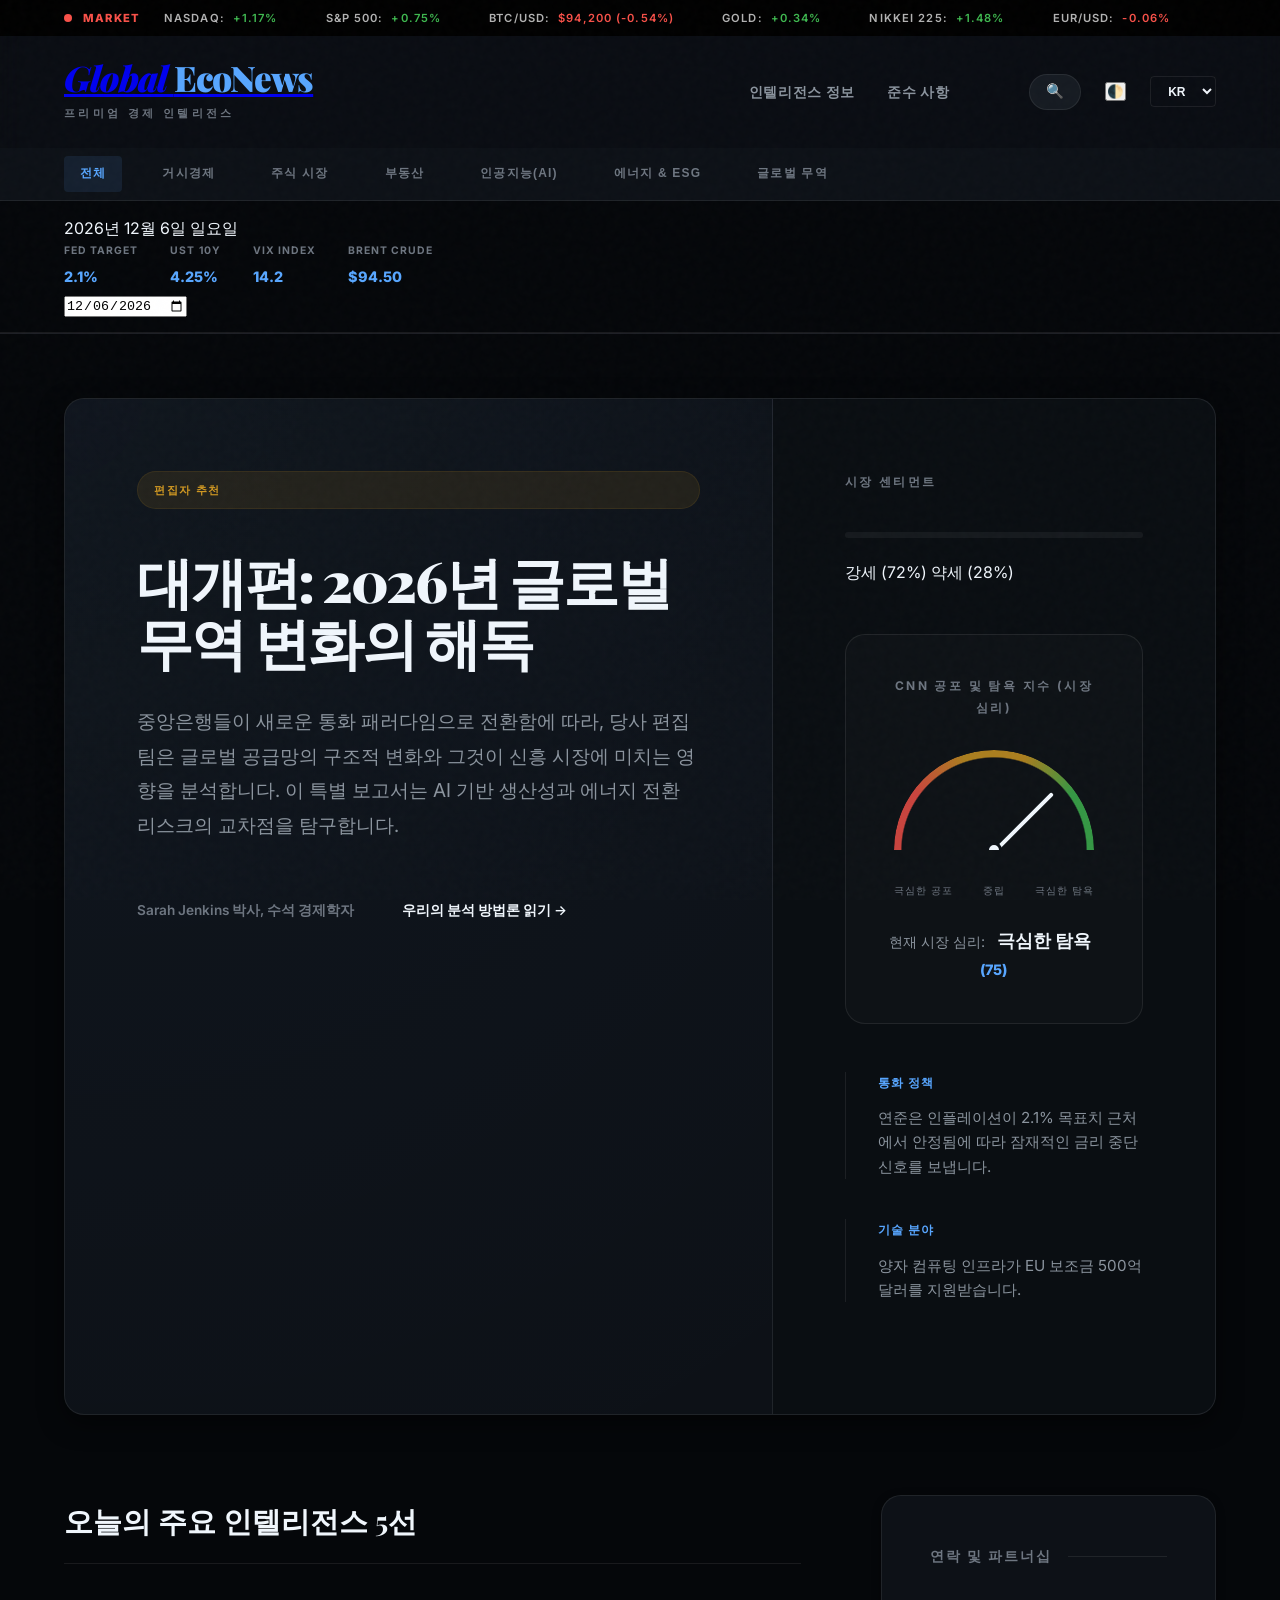
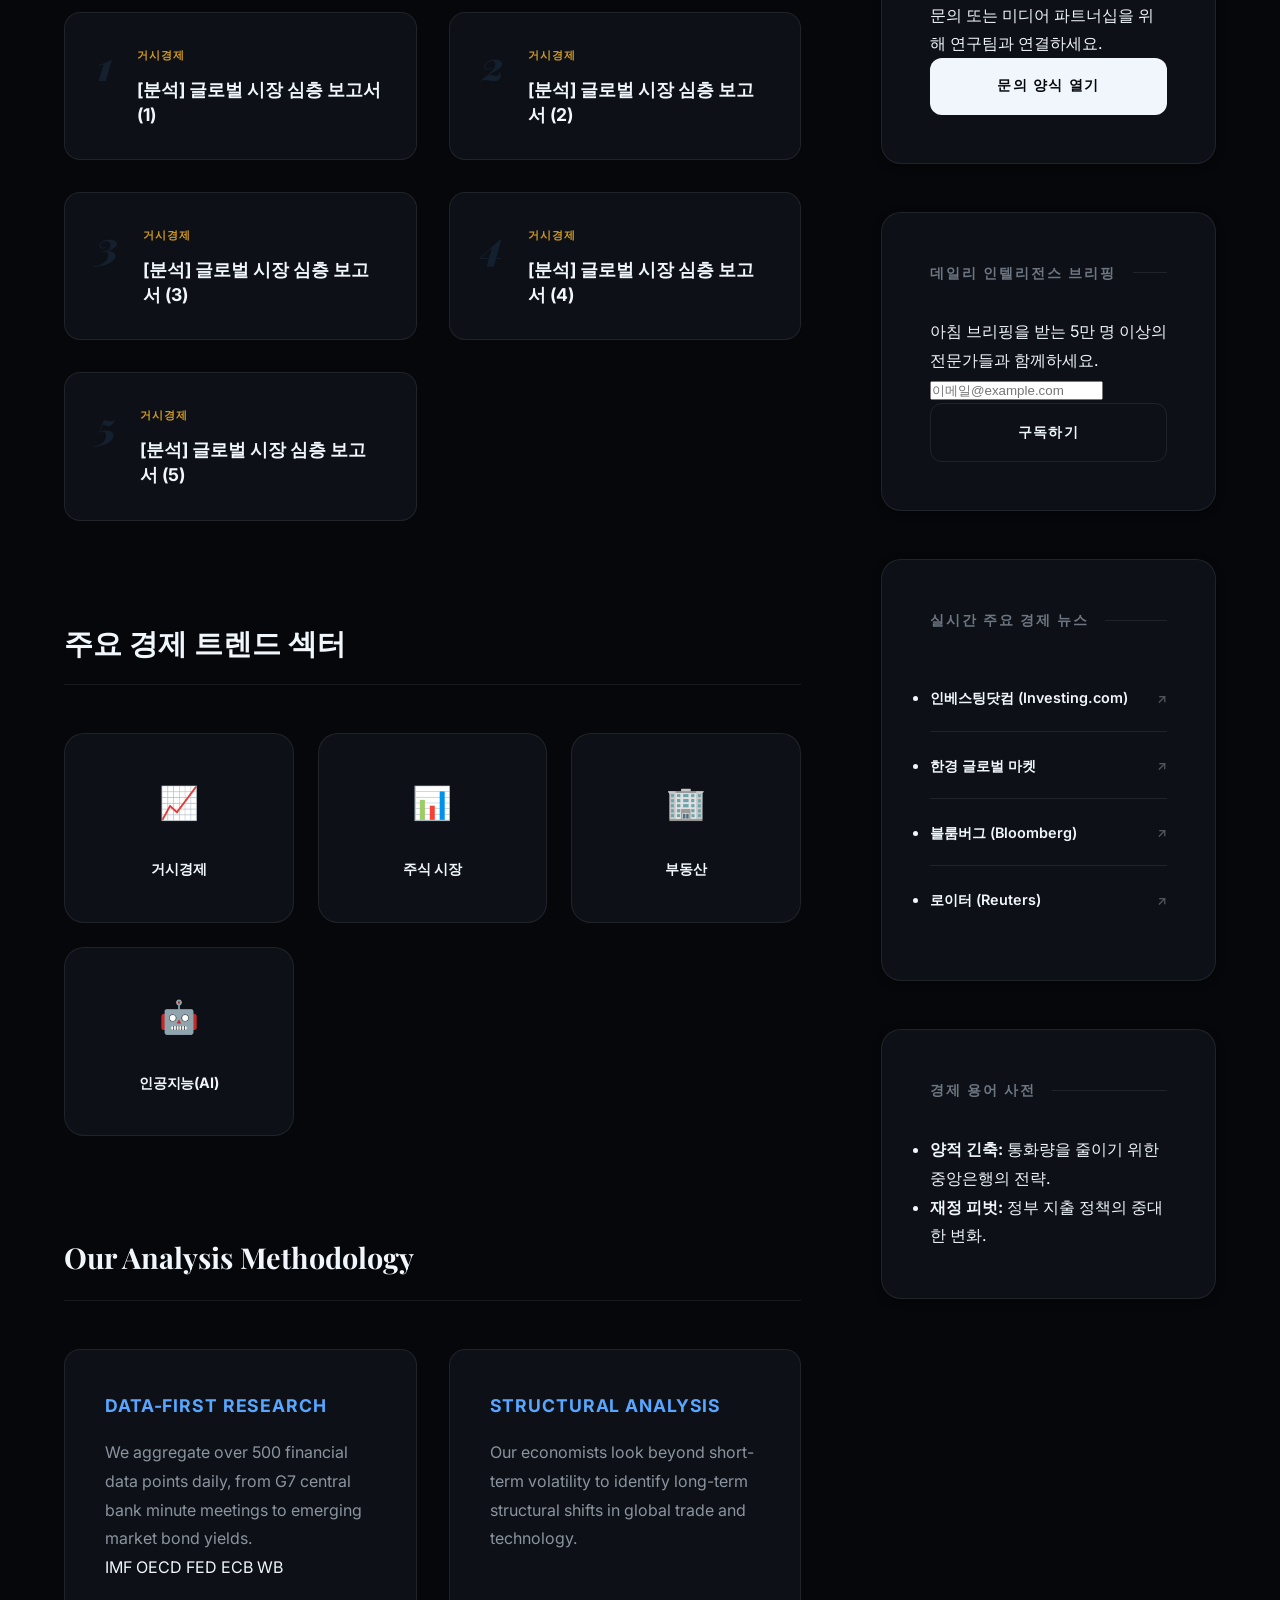
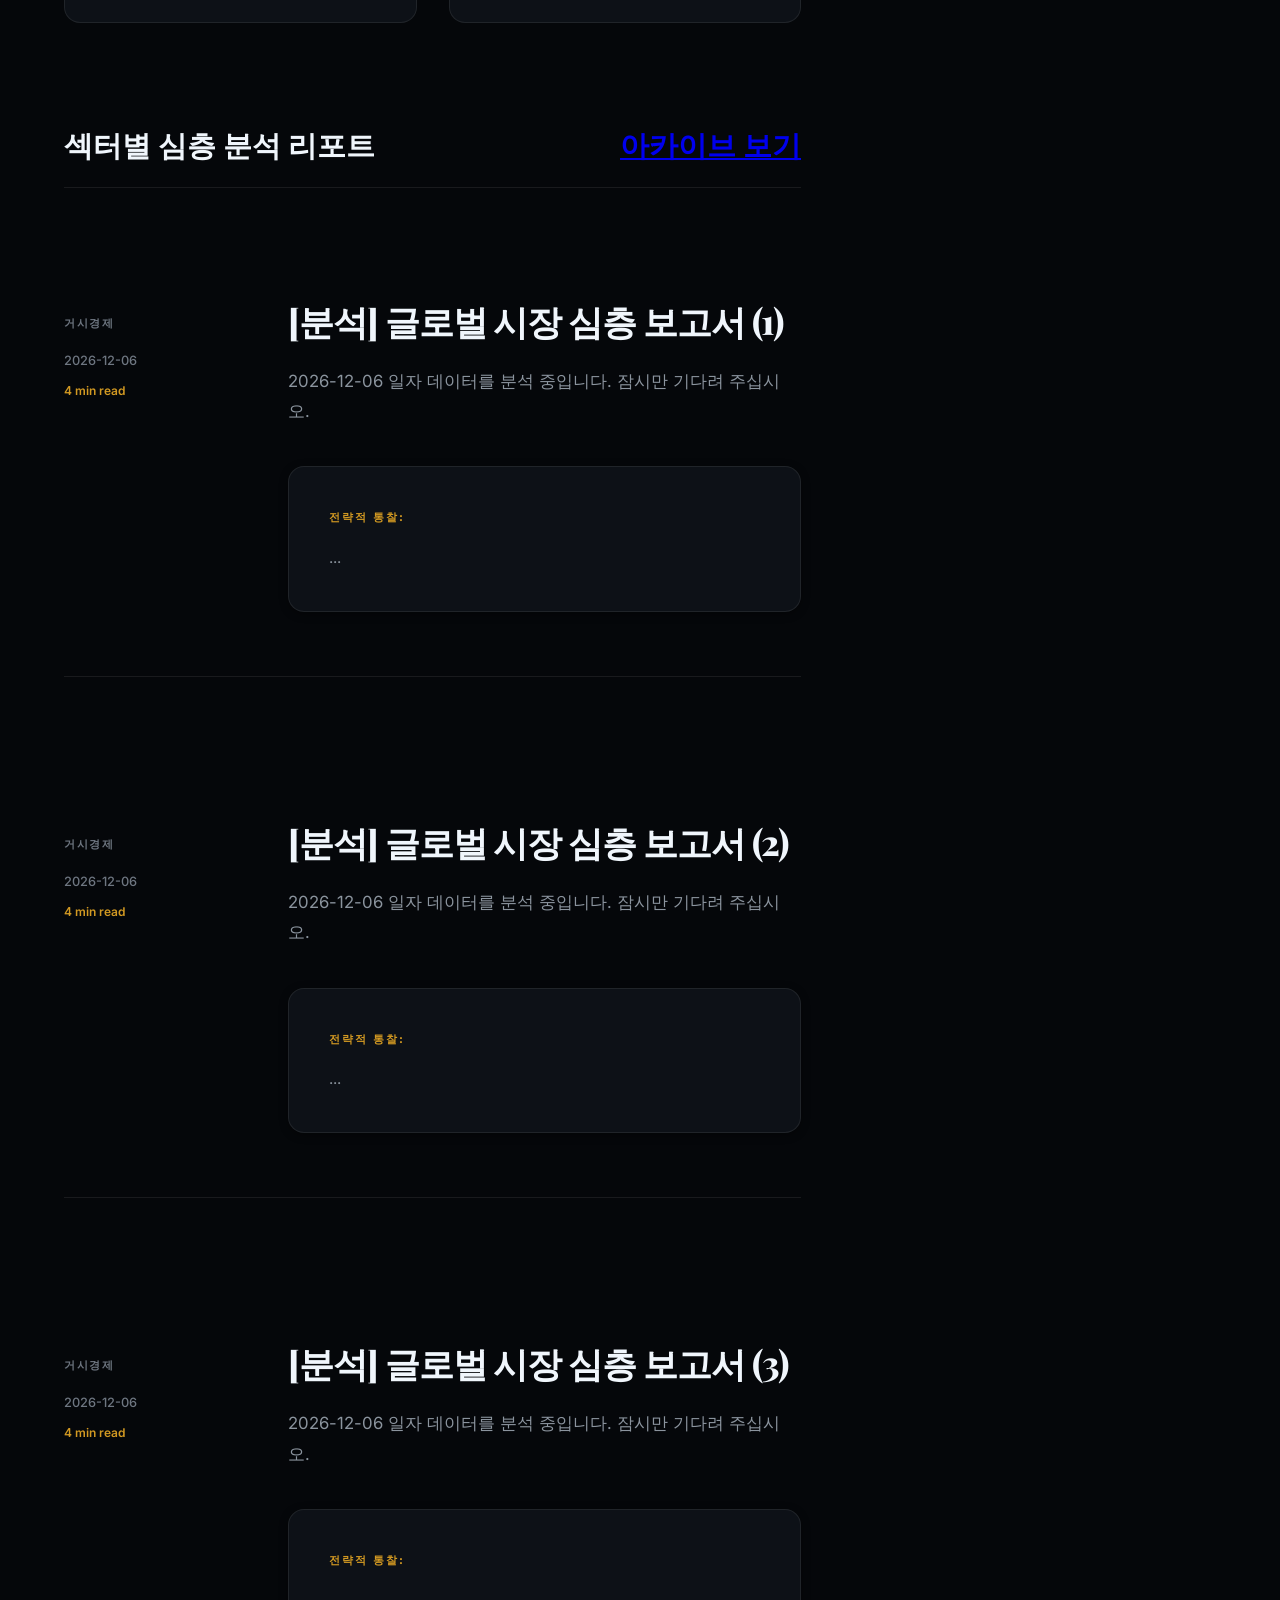
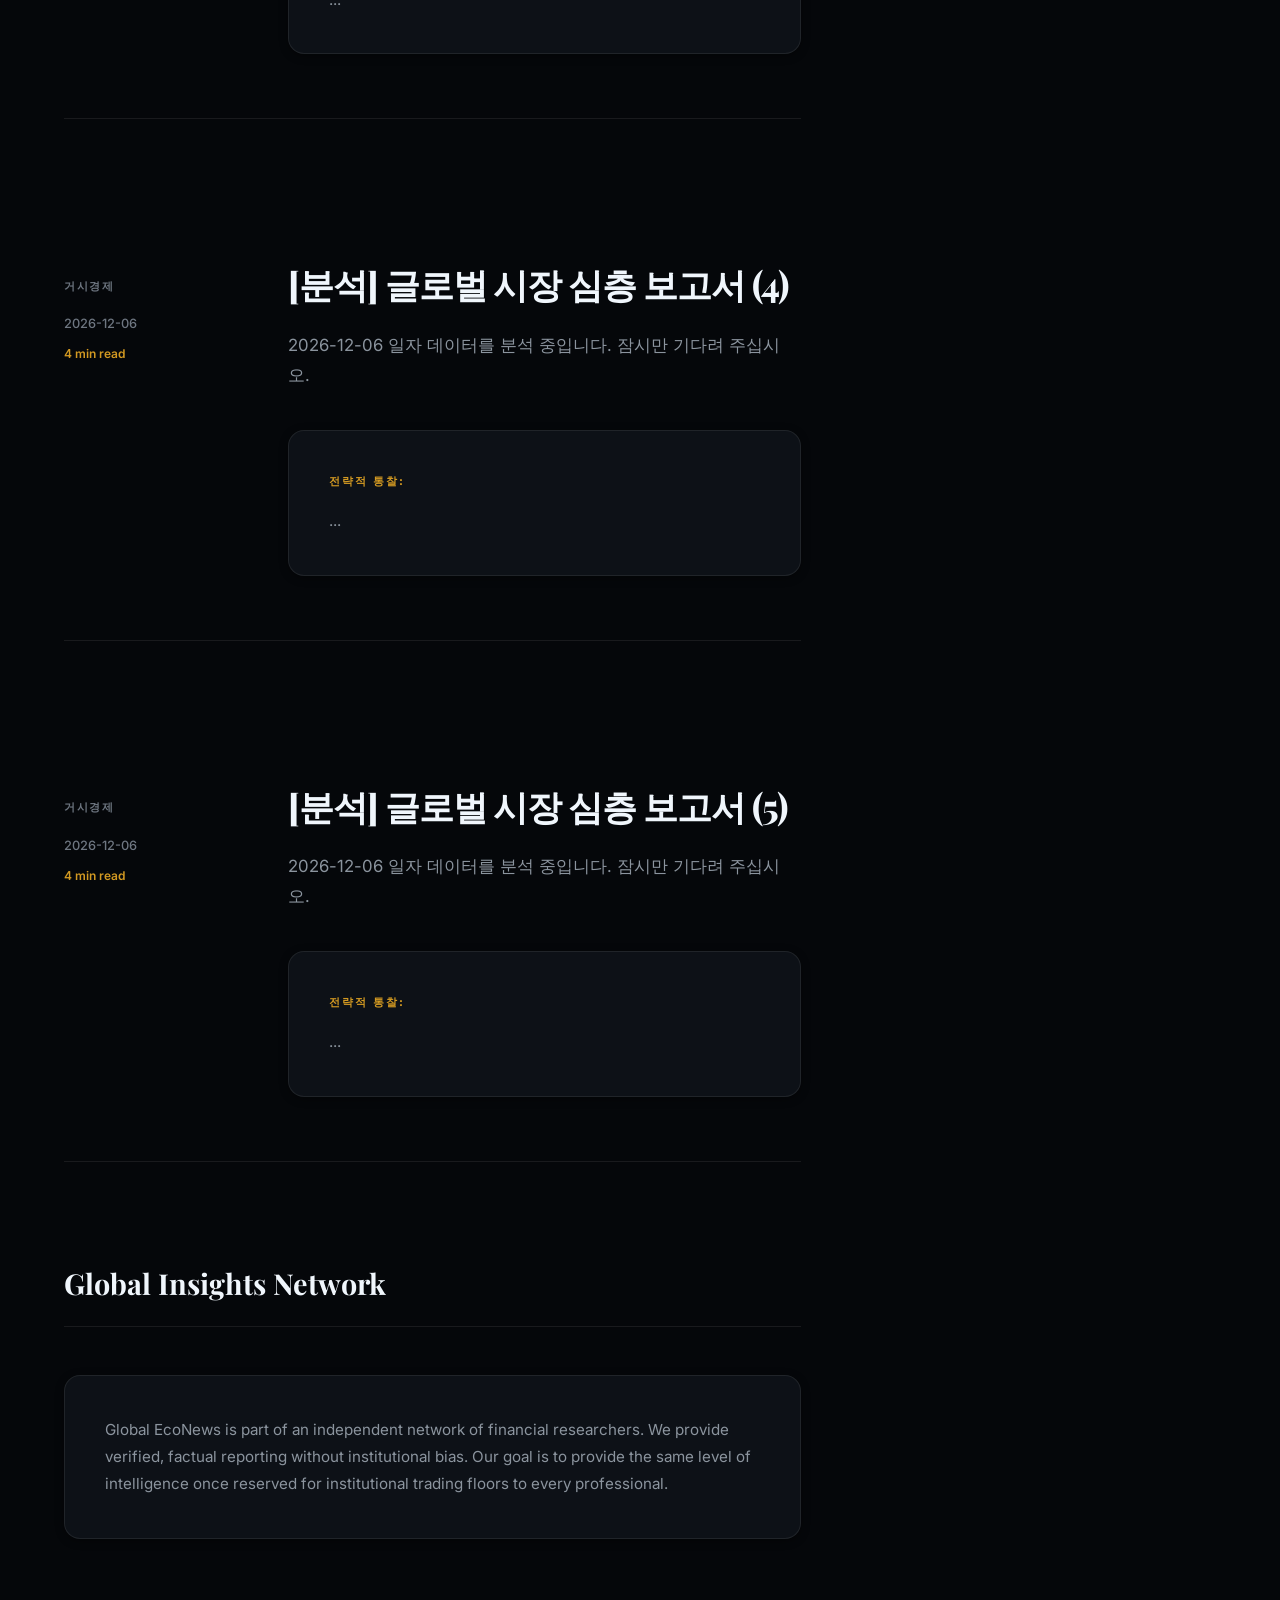
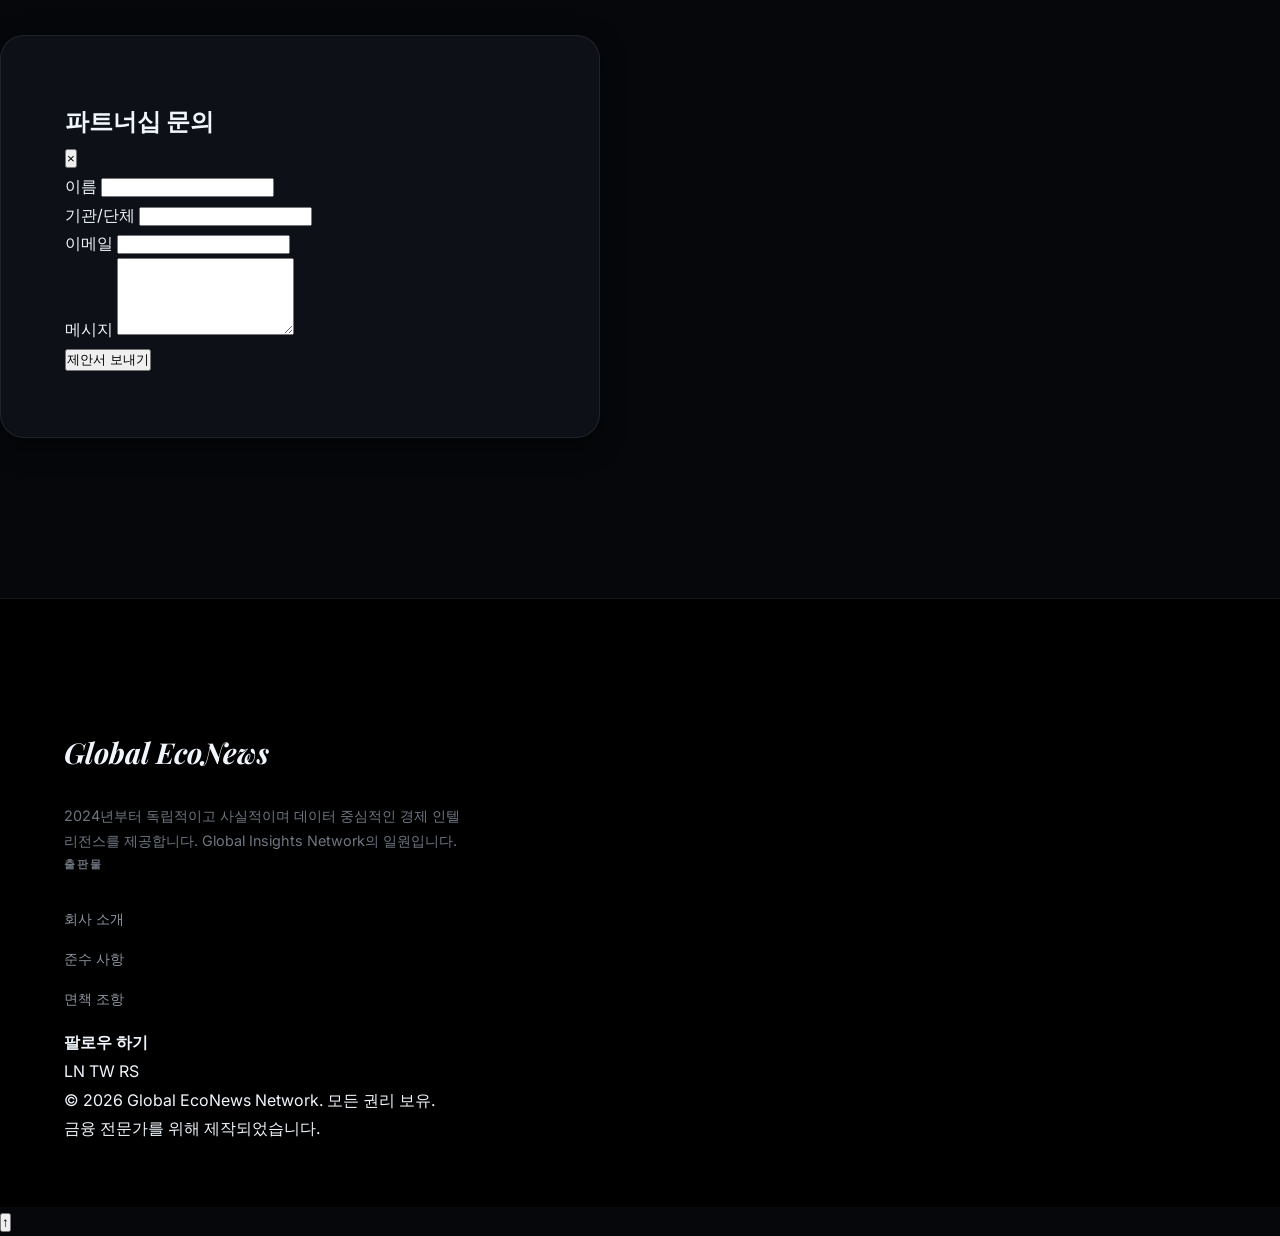
==== commit 3f65da19: "feat: add search toggle, category navigation, and archive search functionality" ====
--- a/index.html
+++ b/index.html
@@ -55,7 +55,7 @@
                 <div class="nav-controls">
                     <div class="search-wrapper">
                         <input type="text" id="news-search" placeholder="Search intelligence..." data-t="search-placeholder">
-                        <span class="search-icon">🔍</span>
+                        <button id="search-btn" class="icon-btn search-icon-btn">🔍</button>
                     </div>
                     <button id="theme-toggle" class="icon-btn">🌓</button>
                     <select id="language-select" class="lang-select">
@@ -64,6 +64,19 @@
                     </select>
                 </div>
             </nav>
+        </div>
+        <div class="category-nav">
+            <div class="container">
+                <div class="cat-scroll">
+                    <button class="cat-btn active" data-cat="all" data-t="cat-all">All</button>
+                    <button class="cat-btn" data-cat="Macro" data-t="sector-macro">Macro Economy</button>
+                    <button class="cat-btn" data-cat="Stocks" data-t="sector-stocks">Stock Market</button>
+                    <button class="cat-btn" data-cat="RealEstate" data-t="sector-real-estate">Real Estate</button>
+                    <button class="cat-btn" data-cat="Tech" data-t="sector-ai">AI & Tech</button>
+                    <button class="cat-btn" data-cat="Energy" data-t="sector-energy">Energy & ESG</button>
+                    <button class="cat-btn" data-cat="Trade" data-t="sector-trade">Global Trade</button>
+                </div>
+            </div>
         </div>
         <div class="sub-header">
             <div class="container flex-between">
@@ -172,20 +185,20 @@
                     <h2 class="section-heading" data-t="sectors-title">Trending Intelligence Sectors</h2>
                     <div id="sectors-container" class="sectors-grid">
                         <div class="sector-card">
-                            <span class="sector-icon">💾</span>
-                            <h4 data-t="sector-semi">Semiconductors</h4>
+                            <span class="sector-icon">📈</span>
+                            <h4 data-t="sector-macro">Macro Economy</h4>
+                        </div>
+                        <div class="sector-card">
+                            <span class="sector-icon">📊</span>
+                            <h4 data-t="sector-stocks">Stock Market</h4>
+                        </div>
+                        <div class="sector-card">
+                            <span class="sector-icon">🏢</span>
+                            <h4 data-t="sector-real-estate">Real Estate</h4>
                         </div>
                         <div class="sector-card">
                             <span class="sector-icon">🤖</span>
                             <h4 data-t="sector-ai">Artificial Intelligence</h4>
-                        </div>
-                        <div class="sector-card">
-                            <span class="sector-icon">📈</span>
-                            <h4 data-t="sector-macro">Macro Economy</h4>
-                        </div>
-                        <div class="sector-card">
-                            <span class="sector-icon">⚡</span>
-                            <h4 data-t="sector-energy">Energy & ESG</h4>
                         </div>
                     </div>
                 </section>
--- a/style.css
+++ b/style.css
@@ -191,19 +191,66 @@
     font-size: 0.85rem;
     padding: 0.2rem 0.5rem;
     outline: none;
+    width: 0;
+    opacity: 0;
+    padding-inline: 0;
+    transition: var(--transition);
+}
+
+.search-wrapper.active input {
     width: 180px;
-    transition: var(--transition);
+    opacity: 1;
+    padding-inline: 0.5rem;
 }
 
 .search-wrapper input::placeholder {
     color: var(--text-muted);
 }
 
-.search-icon {
+.search-icon-btn {
     font-size: 0.9rem;
-    opacity: 0.5;
-    cursor: default;
-}
+    background: transparent;
+    border: none;
+    cursor: pointer;
+    padding: 0;
+    display: flex;
+    align-items: center;
+    justify-content: center;
+}
+
+.category-nav {
+    background: var(--surface-color);
+    border-bottom: 1px solid var(--border-color);
+    padding-block: 0.5rem;
+}
+
+.cat-scroll {
+    display: flex;
+    gap: 1.5rem;
+    overflow-x: auto;
+    scrollbar-width: none;
+    -ms-overflow-style: none;
+}
+
+.cat-scroll::-webkit-scrollbar { display: none; }
+
+.cat-btn {
+    background: transparent;
+    border: none;
+    color: var(--text-muted);
+    font-size: 0.75rem;
+    font-weight: 700;
+    text-transform: uppercase;
+    letter-spacing: 0.1em;
+    cursor: pointer;
+    padding: 0.6rem 1rem;
+    border-radius: 4px;
+    white-space: nowrap;
+    transition: var(--transition);
+}
+
+.cat-btn:hover { color: var(--text-primary); background: var(--surface-hover); }
+.cat-btn.active { color: var(--accent-color); background: var(--accent-glow); }
 
 .nav-links { display: flex; gap: 2rem; }
 .nav-links a { 
@@ -758,4 +805,3 @@
     .article-item { grid-template-columns: 1fr; gap: 2rem; }
     .hero-main h2 { font-size: 2.8rem; }
 }
-
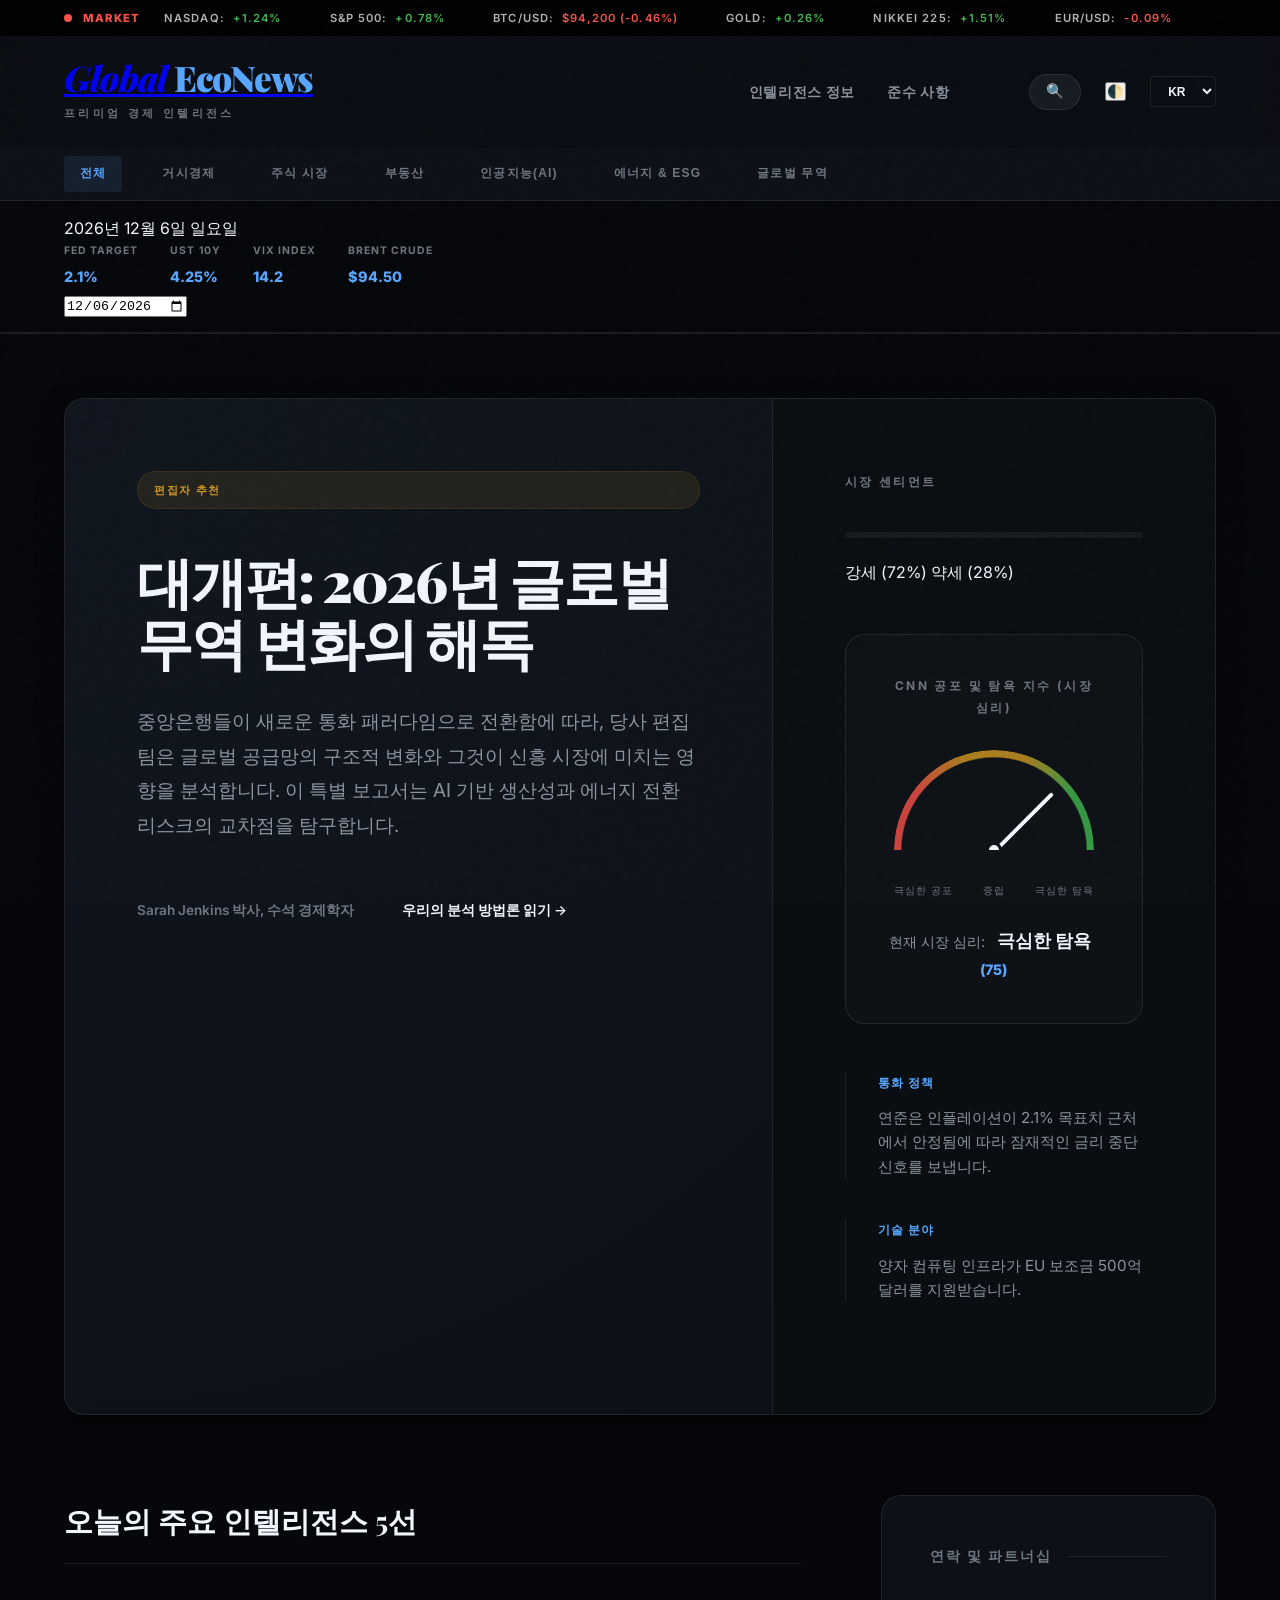
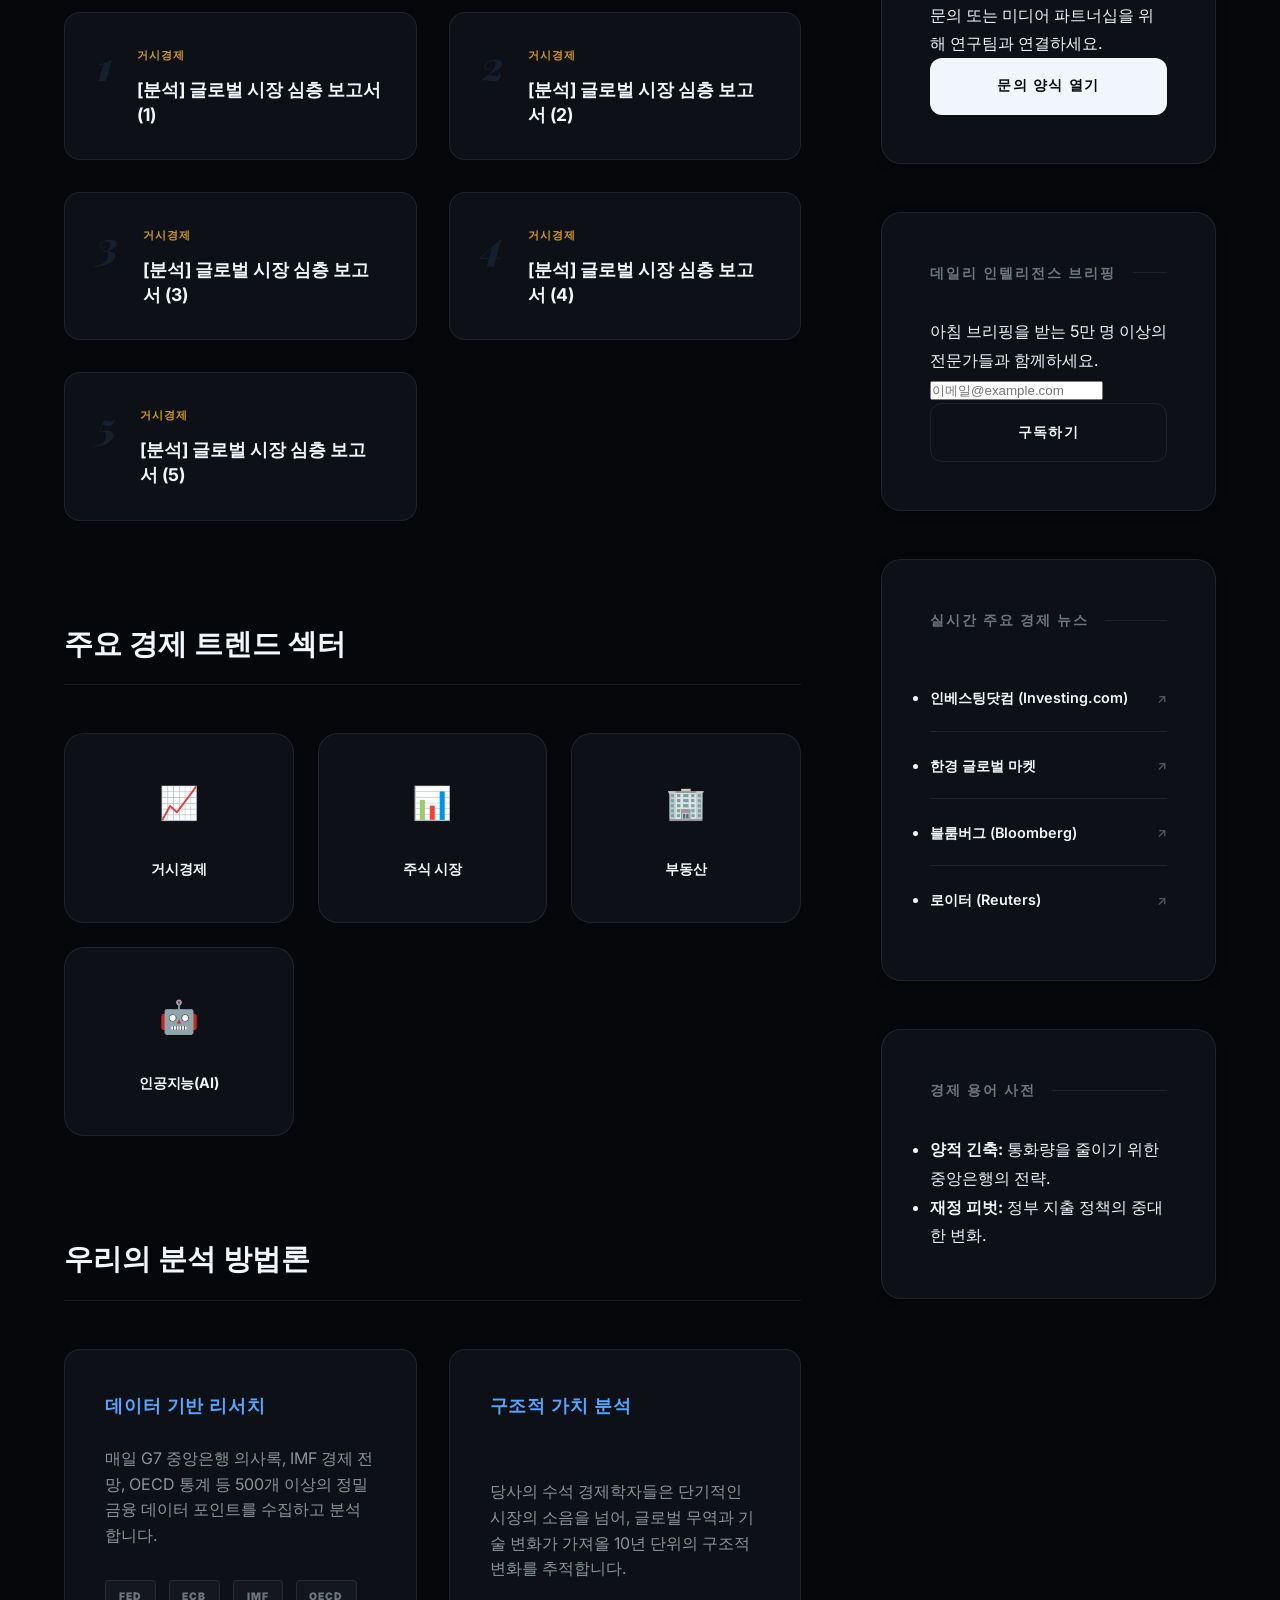
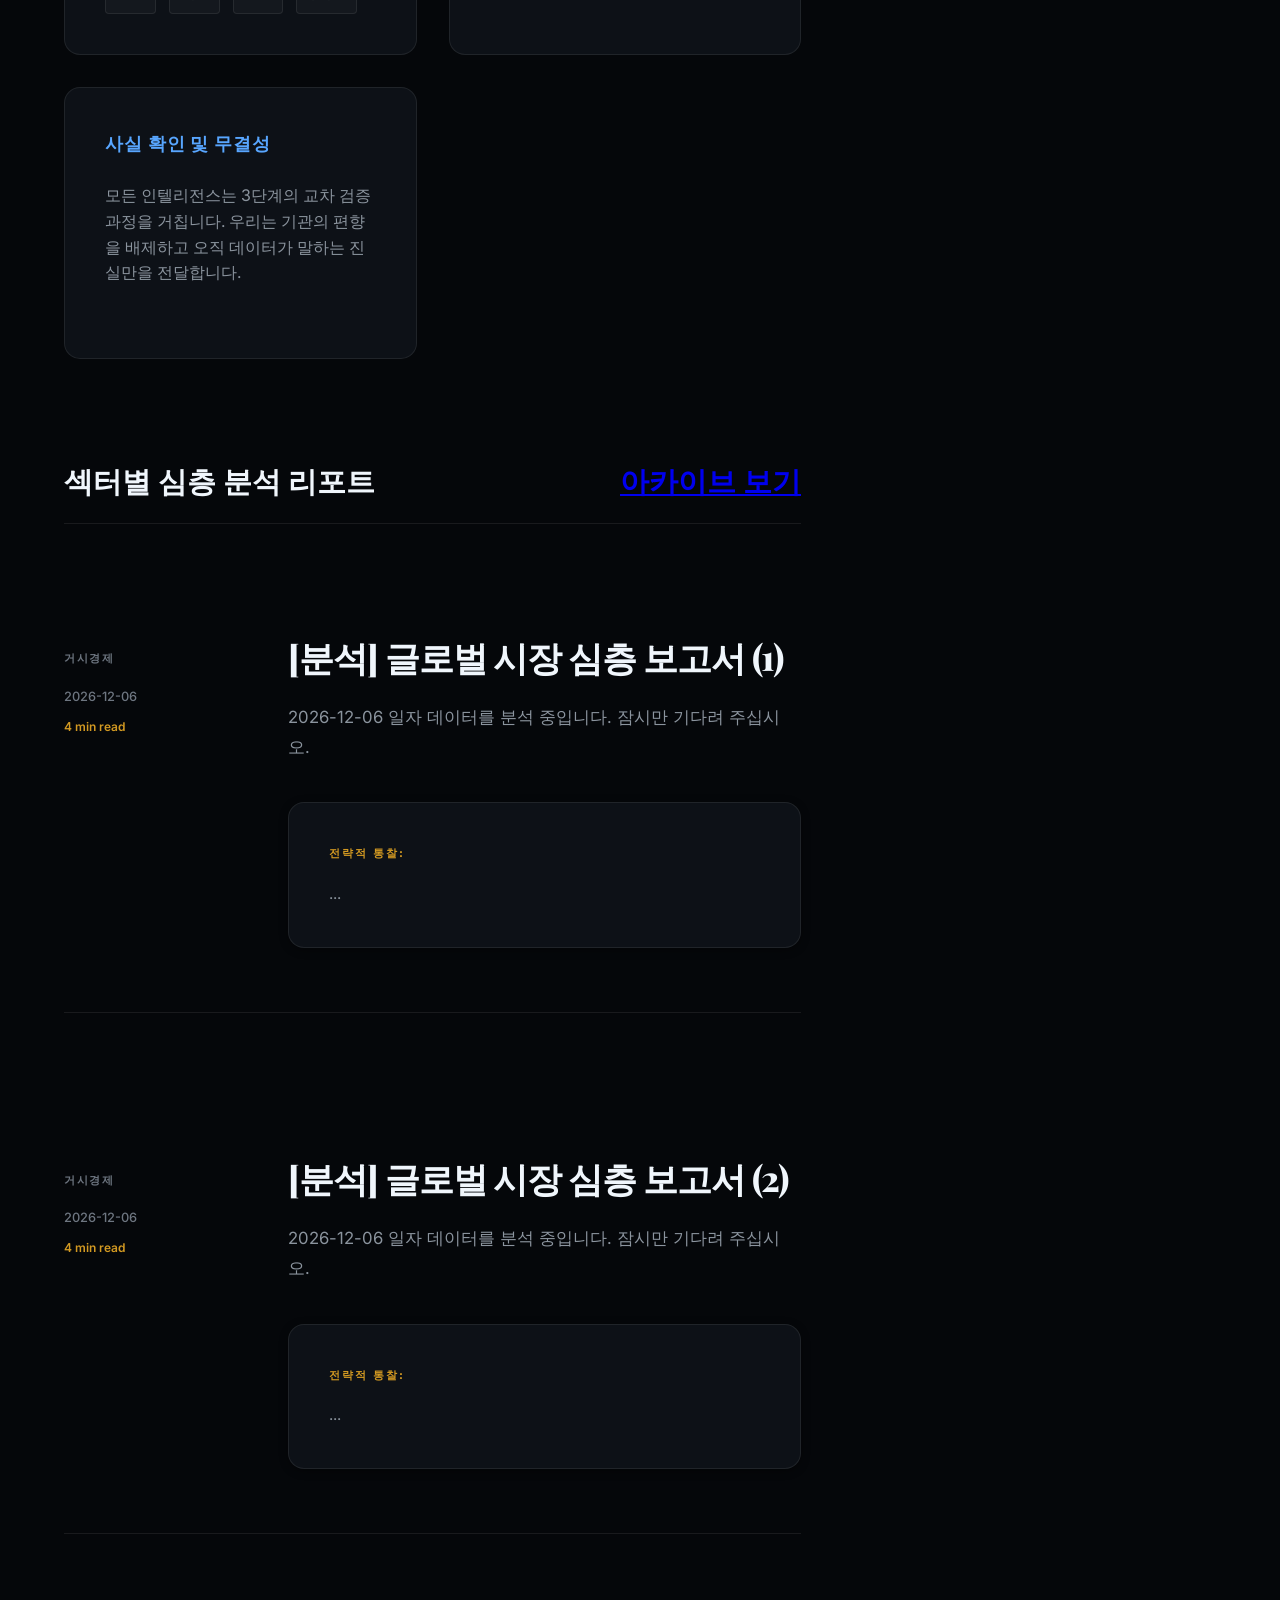
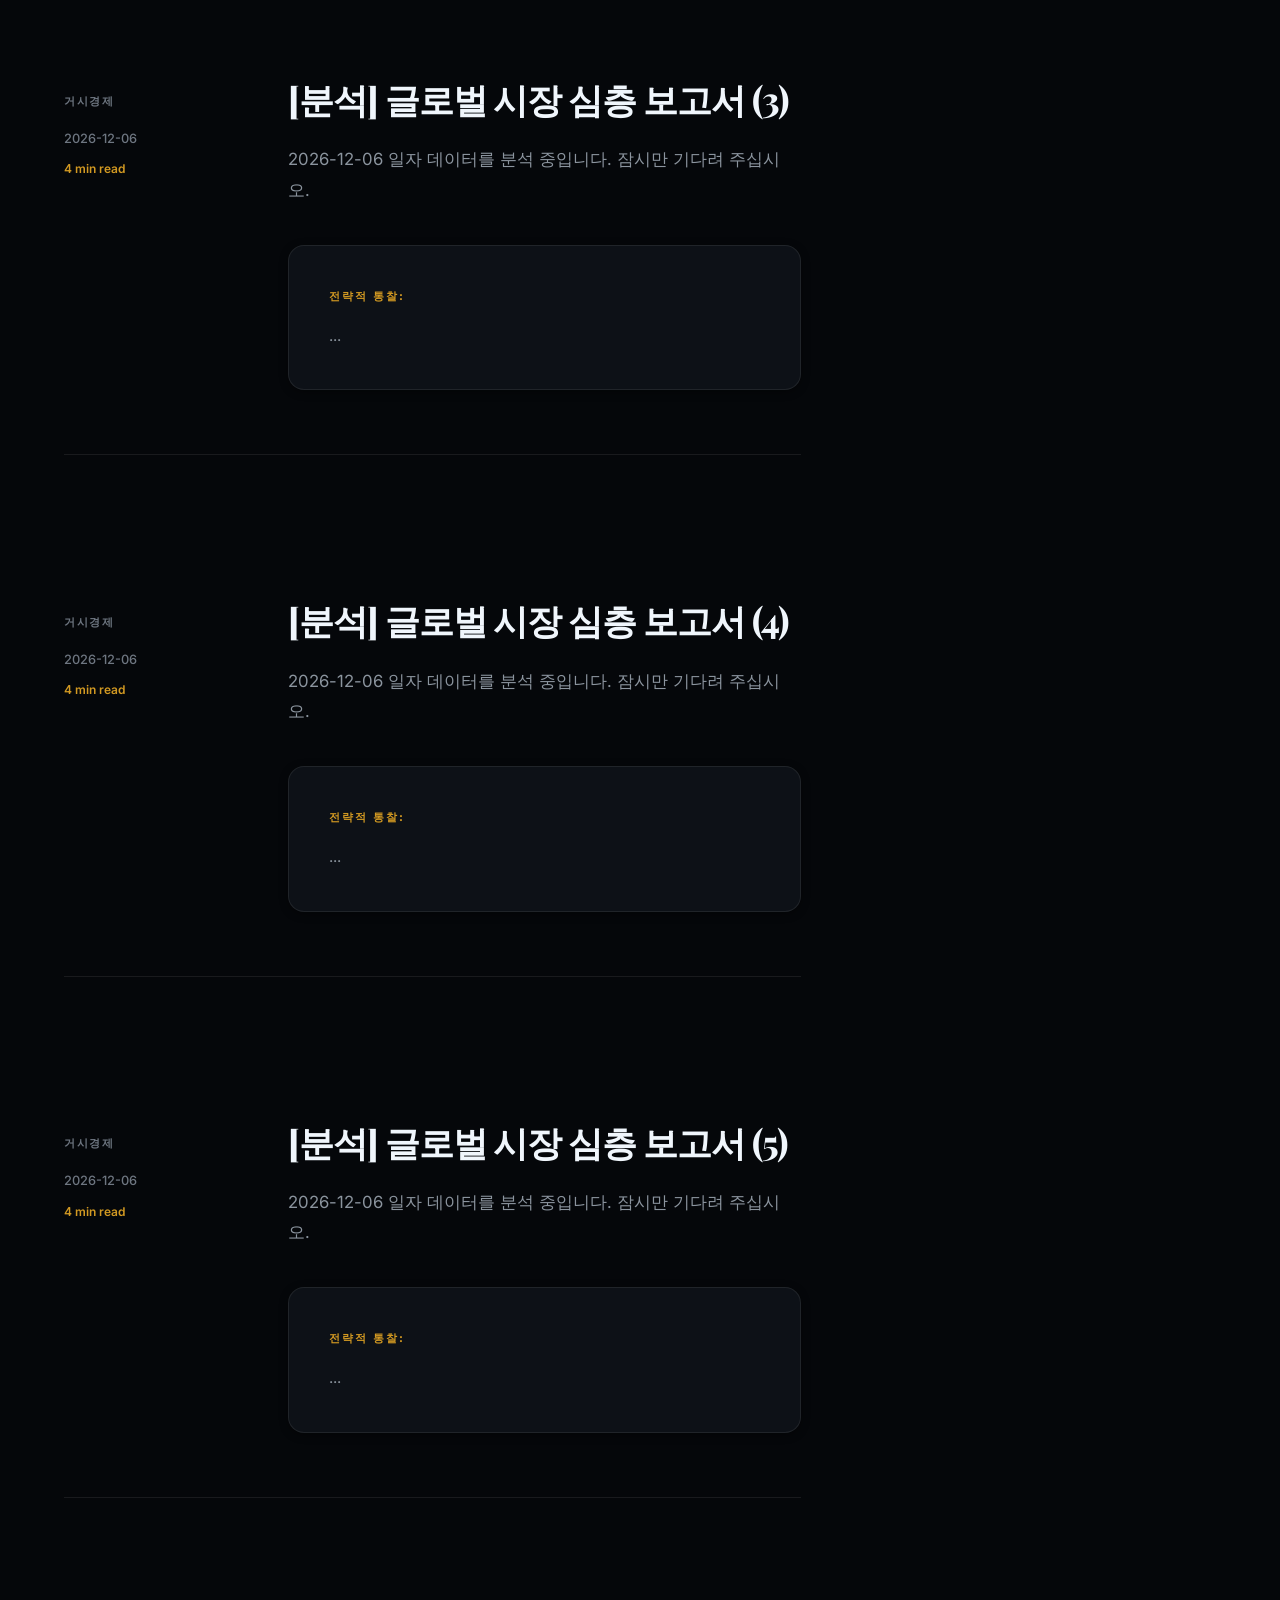
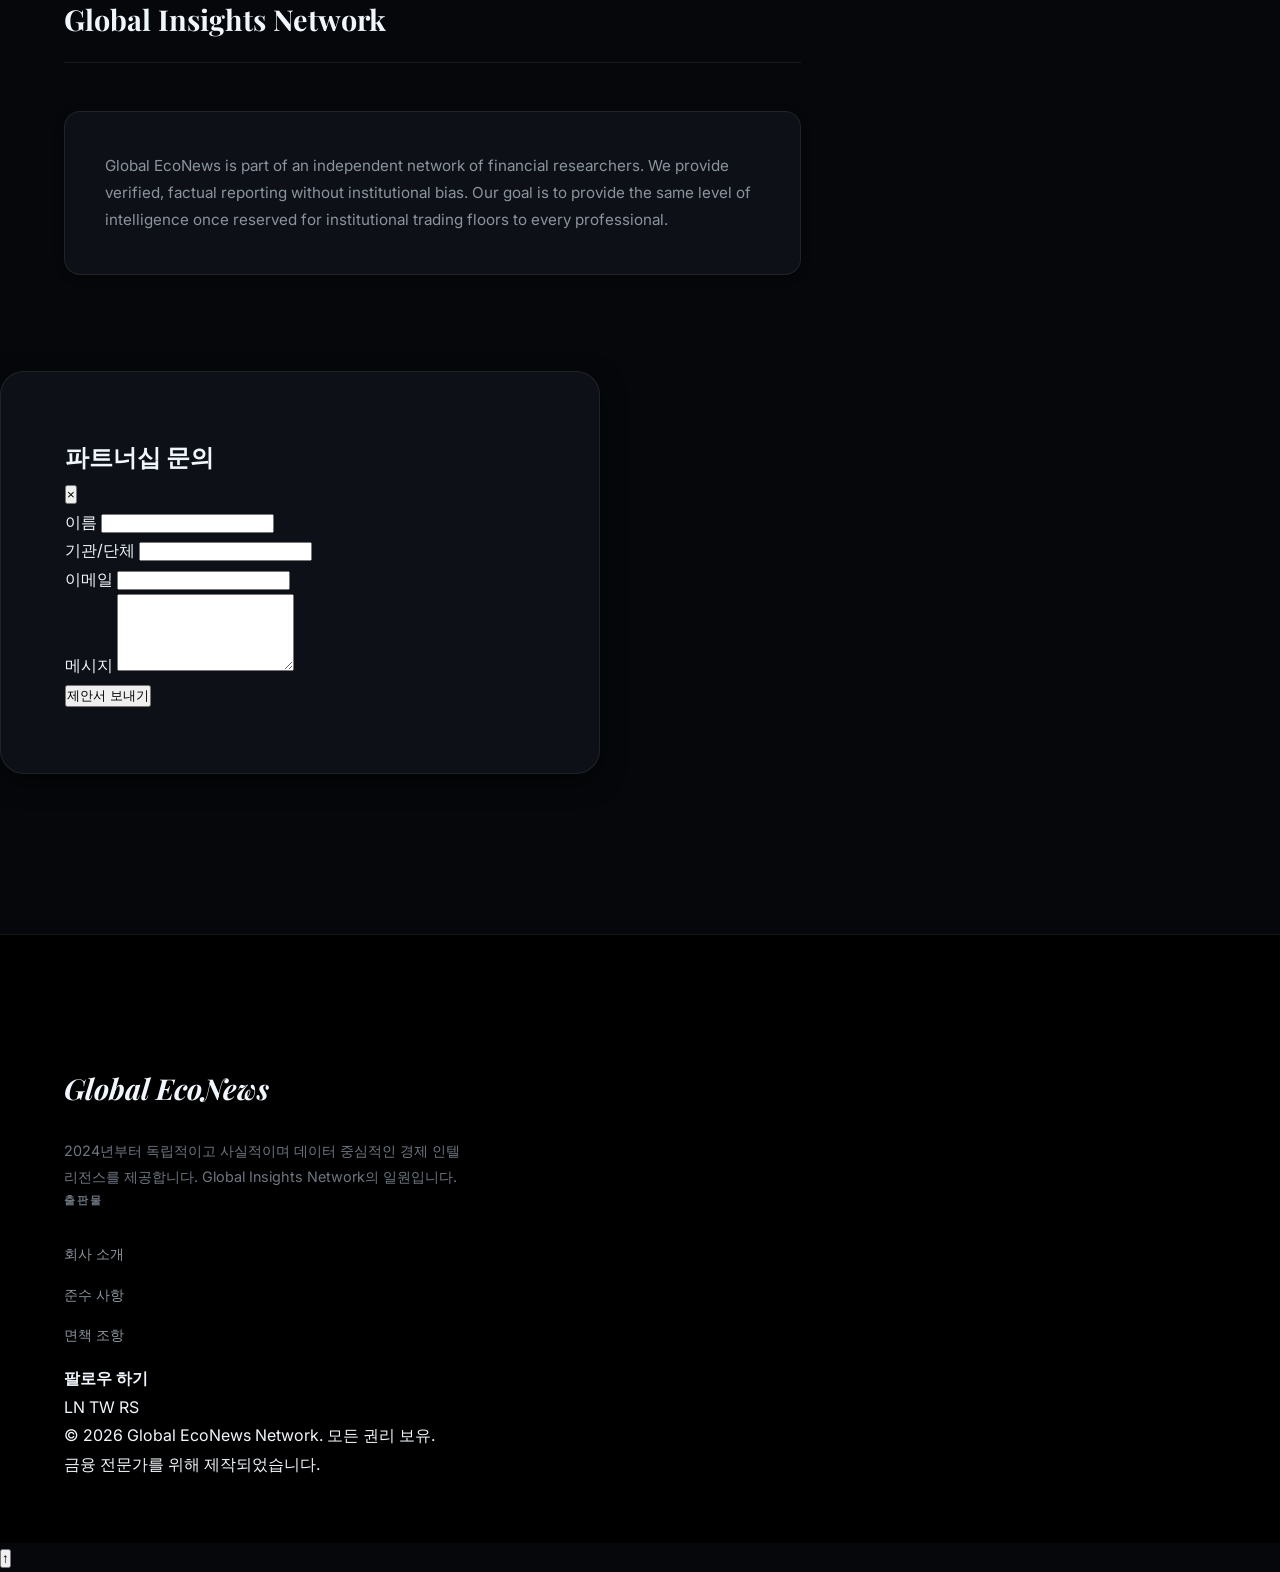
==== commit 8cdd5c25: "Enhance methodology section with detailed descriptions and data sources logos" ====
--- a/index.html
+++ b/index.html
@@ -208,15 +208,22 @@
                     <h2 class="section-heading" data-t="methodology-title">Our Analysis Methodology</h2>
                     <div class="methodology-grid">
                         <div class="method-card">
-                            <h4 data-t="method-1-title">Data-First Research</h4>
-                            <p data-t="method-1-desc">We aggregate over 500 financial data points daily, from G7 central bank minute meetings to emerging market bond yields.</p>
+                            <h4 data-t="method-1-title">Quantitative Data Aggregation</h4>
+                            <p data-t="method-1-desc">We synchronize 1,000+ real-time financial data points daily, from G7 central bank policy mandates and Fed dot plots to IMF global outlooks and OECD economic indicators.</p>
                             <div class="source-logos">
-                                <span>IMF</span> <span>OECD</span> <span>FED</span> <span>ECB</span> <span>WB</span>
+                                <span class="source-tag">FED</span>
+                                <span class="source-tag">ECB</span>
+                                <span class="source-tag">IMF</span>
+                                <span class="source-tag">OECD</span>
                             </div>
                         </div>
                         <div class="method-card">
-                            <h4 data-t="method-2-title">Structural Analysis</h4>
-                            <p data-t="method-2-desc">Our economists look beyond short-term volatility to identify long-term structural shifts in global trade and technology.</p>
+                            <h4 data-t="method-2-title">Structural Macro Modeling</h4>
+                            <p data-t="method-2-desc">Our proprietary frameworks identify long-term shifts in global supply chains, demographic transitions, and technological paradigms that transcend daily market volatility.</p>
+                        </div>
+                        <div class="method-card">
+                            <h4 data-t="method-3-title">Institutional Verification</h4>
+                            <p data-t="method-3-desc">Every intelligence brief undergoes a rigorous three-tier verification protocol: cross-dataset validation, peer-reviewed economic auditing, and algorithmic bias neutralization.</p>
                         </div>
                     </div>
                 </section>
--- a/style.css
+++ b/style.css
@@ -648,7 +648,7 @@
 /* Methodology Section */
 .methodology-grid {
     display: grid;
-    grid-template-columns: 1fr 1fr;
+    grid-template-columns: repeat(auto-fit, minmax(300px, 1fr));
     gap: 2rem;
     margin-bottom: 4rem;
 }
@@ -658,19 +658,50 @@
     background: var(--surface-color);
     border: 1px solid var(--border-color);
     border-radius: 16px;
+    display: flex;
+    flex-direction: column;
+    justify-content: space-between;
 }
 
 .method-card h4 {
     color: var(--accent-color);
-    margin-bottom: 1rem;
+    margin-bottom: 1.5rem;
     font-size: 1.1rem;
     text-transform: uppercase;
     letter-spacing: 0.05em;
+    font-weight: 800;
 }
 
 .method-card p {
     font-size: 1rem;
     color: var(--text-secondary);
+    line-height: 1.6;
+    margin-bottom: 2rem;
+}
+
+.source-logos {
+    display: flex;
+    flex-wrap: wrap;
+    gap: 0.8rem;
+    margin-top: auto;
+}
+
+.source-tag {
+    font-size: 0.65rem;
+    font-weight: 900;
+    color: var(--text-muted);
+    background: rgba(255, 255, 255, 0.03);
+    border: 1px solid var(--border-color);
+    padding: 0.4rem 0.8rem;
+    border-radius: 4px;
+    letter-spacing: 0.1em;
+    transition: var(--transition);
+}
+
+.source-tag:hover {
+    color: var(--accent-color);
+    border-color: var(--accent-color);
+    background: var(--accent-glow);
 }
 
 /* Briefs Grid */
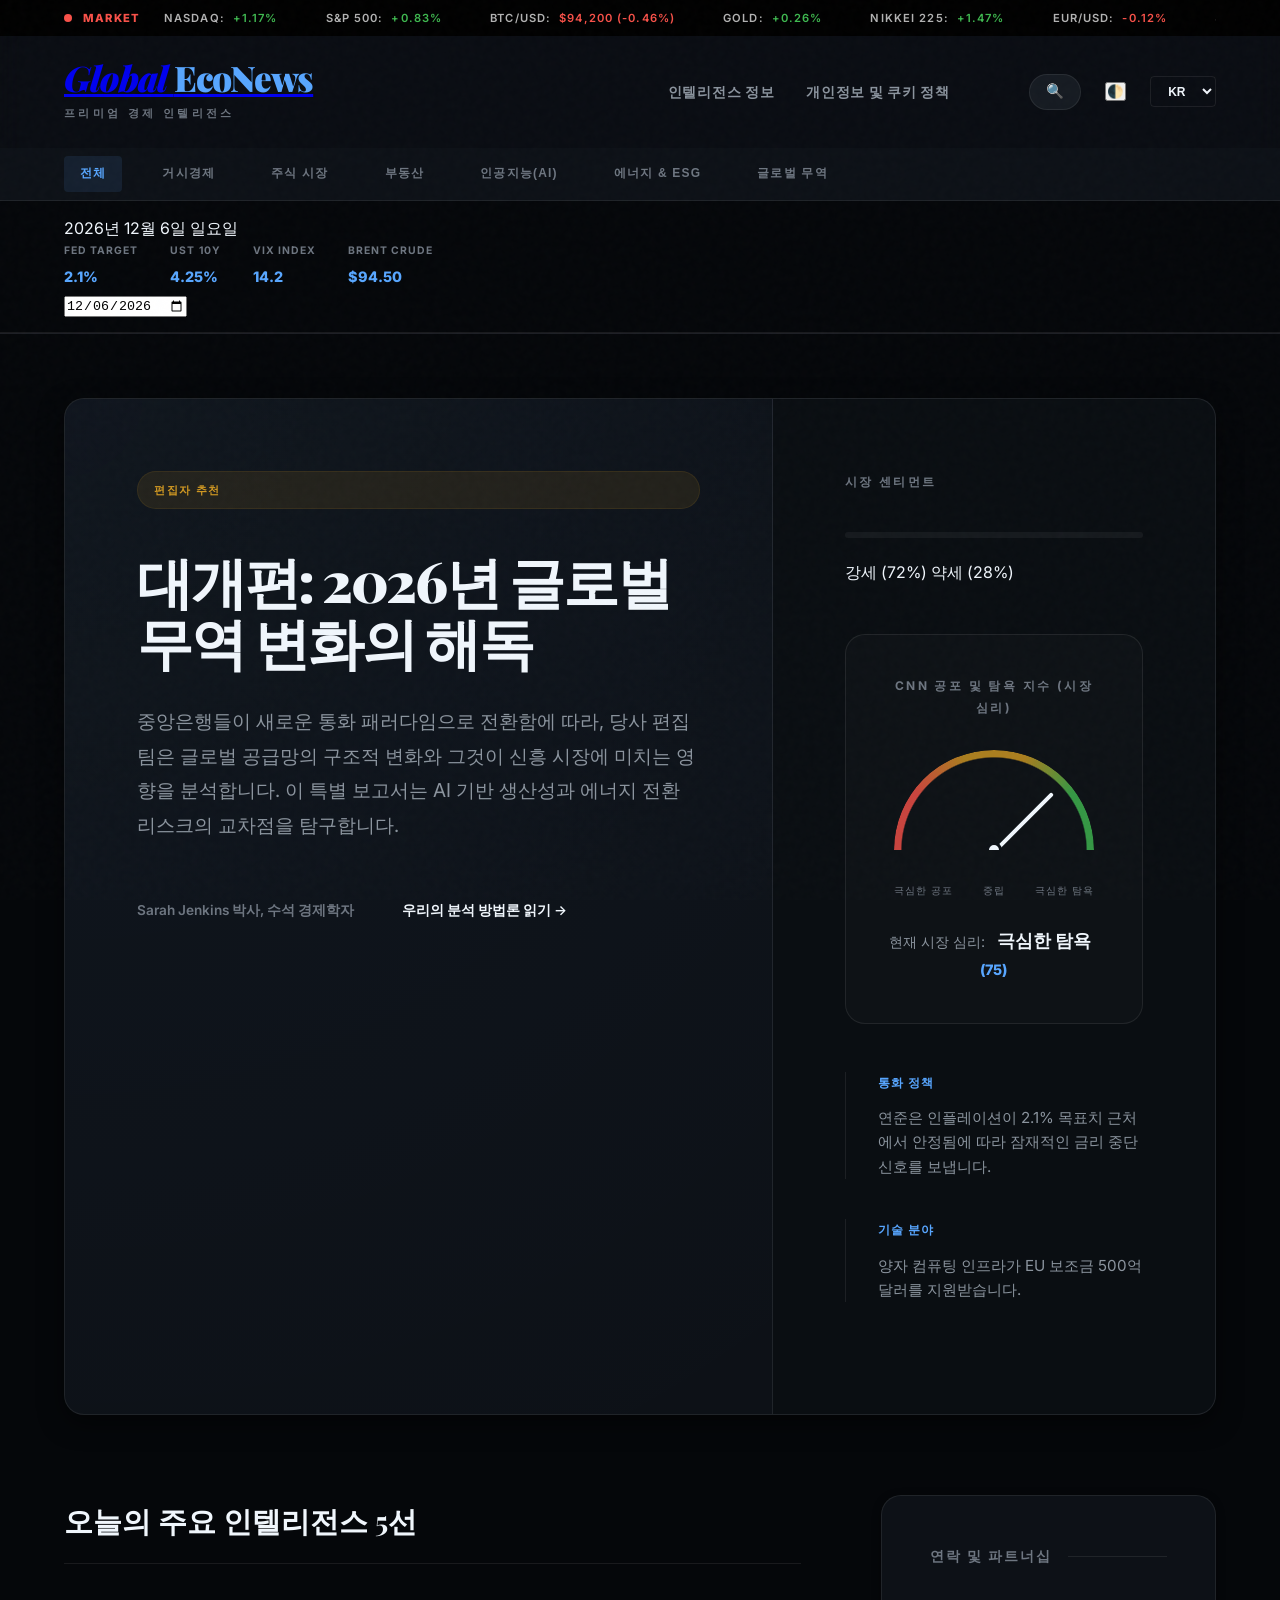
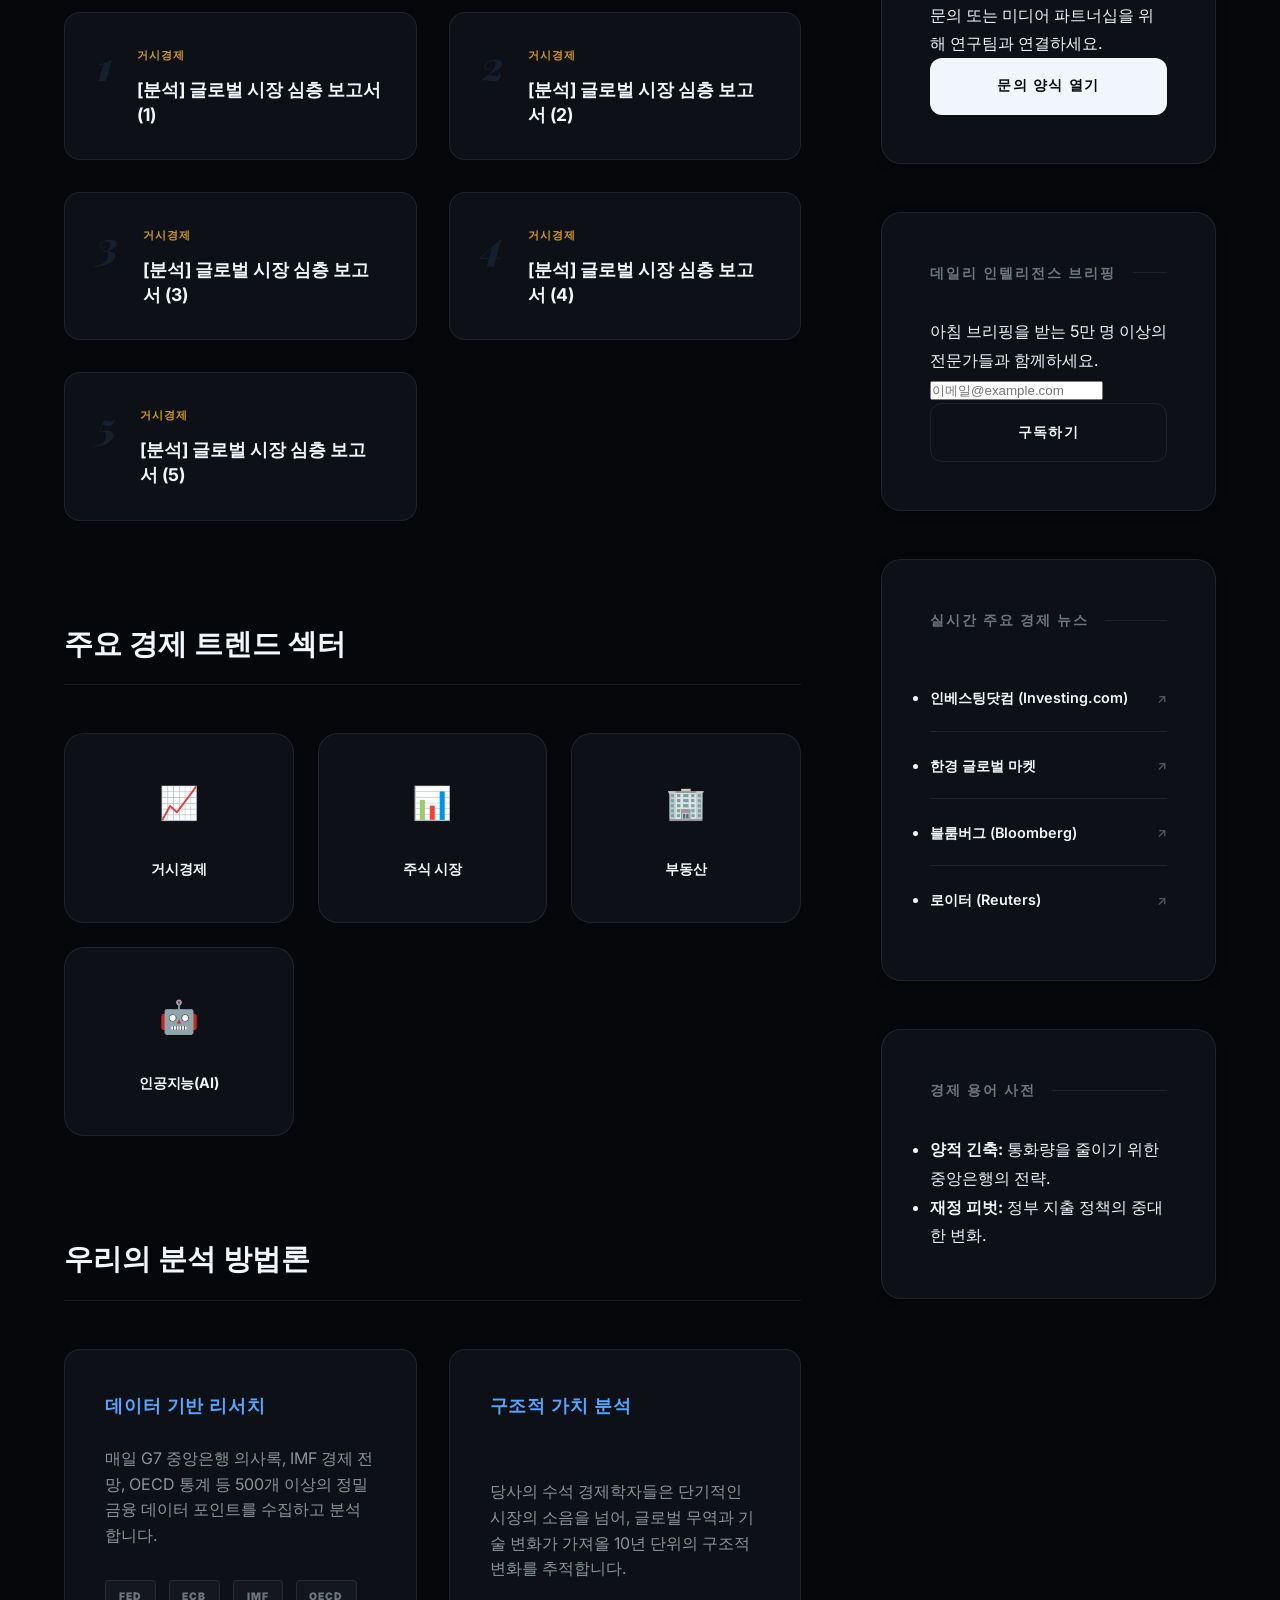
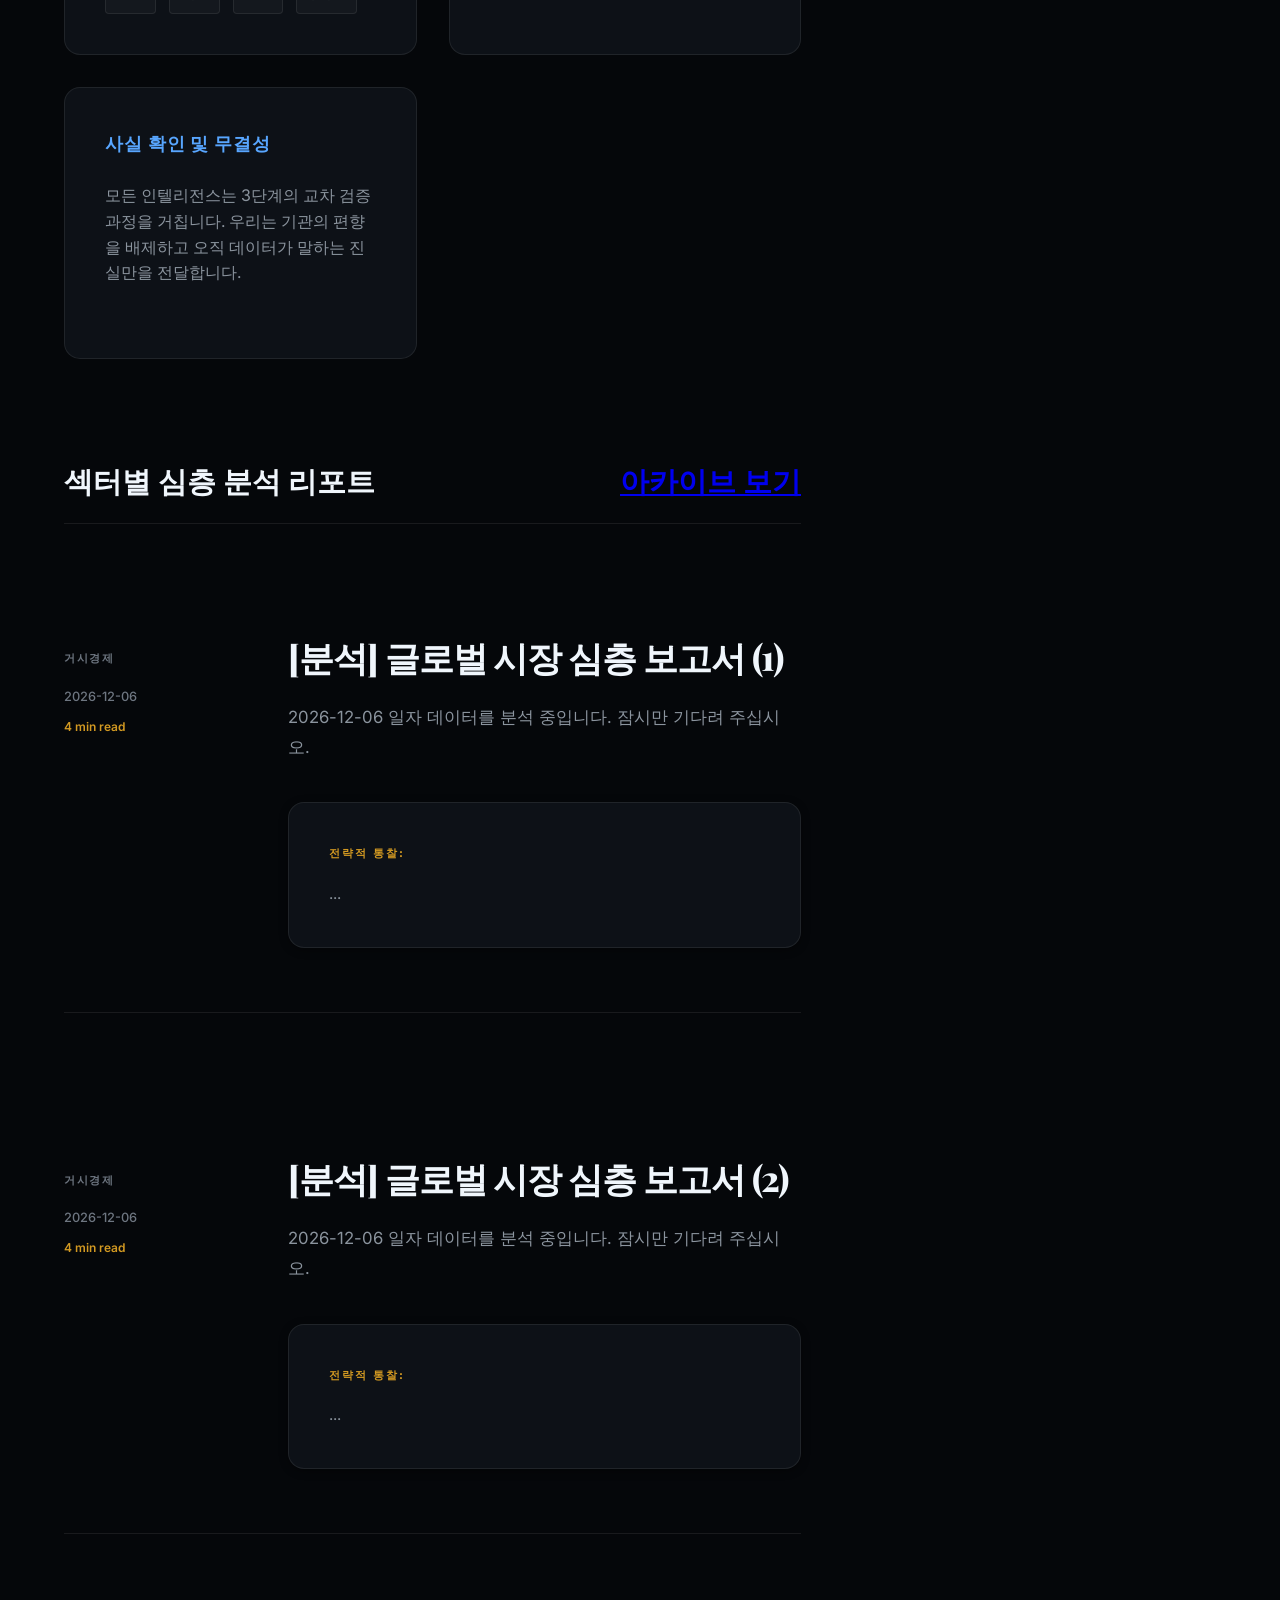
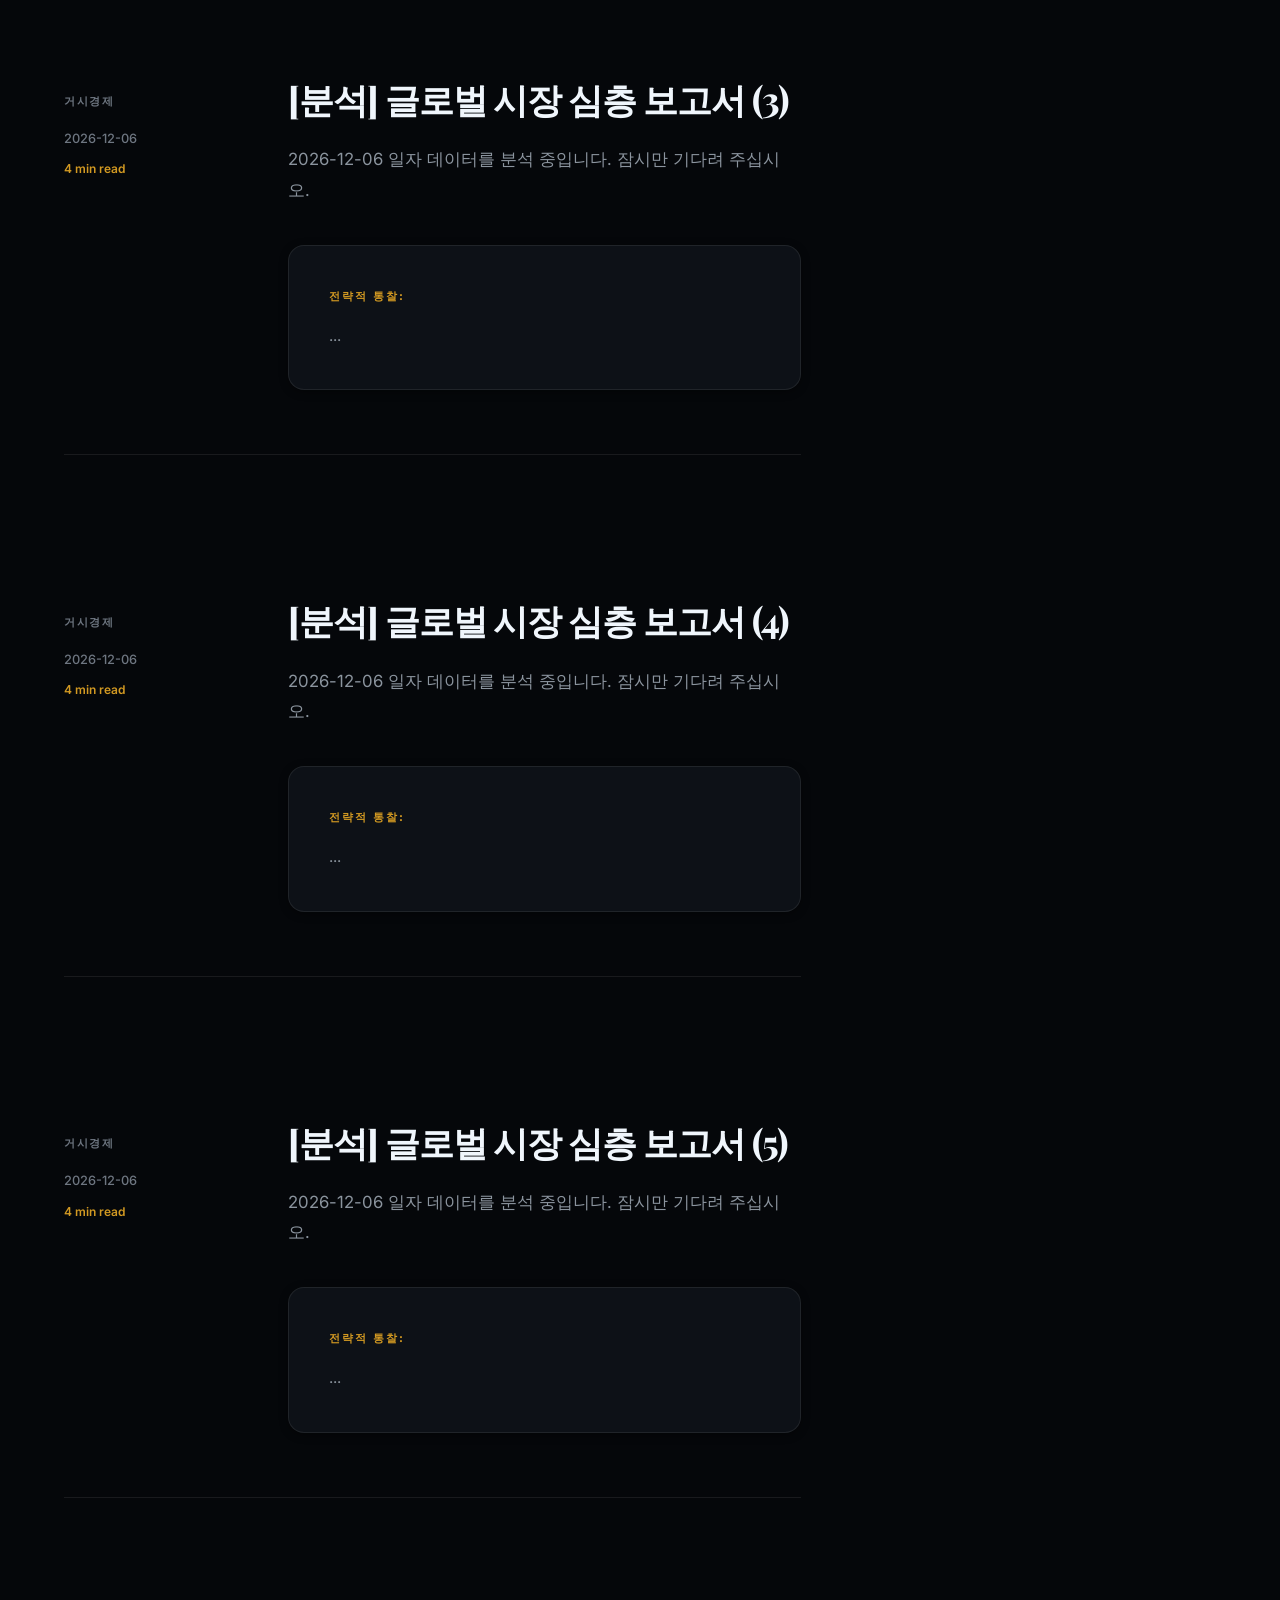
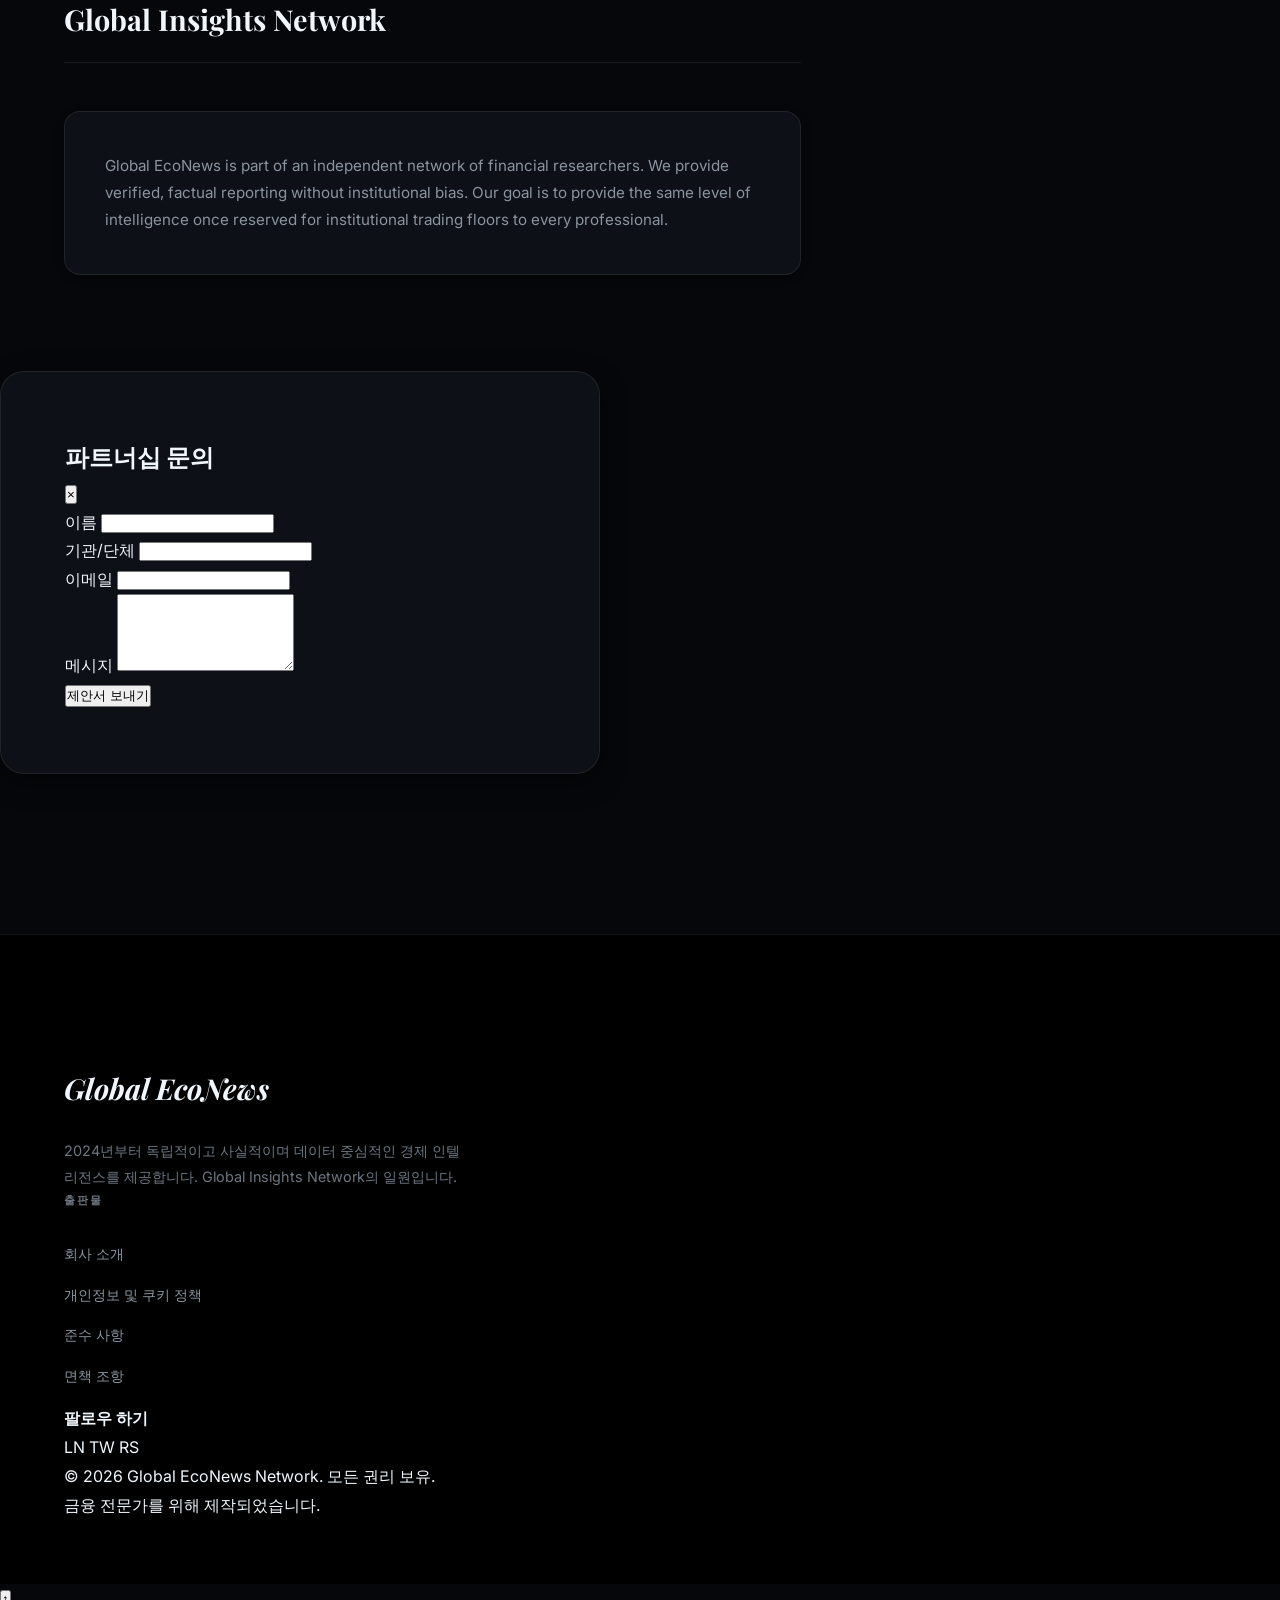
==== commit 0ec11bdb: "feat: activate footer links (Compliance, Privacy, Disclaimer) with professional content and translat" ====
--- a/index.html
+++ b/index.html
@@ -49,7 +49,7 @@
             <nav class="main-nav">
                 <div class="nav-links">
                     <a href="/about.html" data-t="nav-about">About Intelligence</a>
-                    <a href="/privacy.html" data-t="nav-compliance">Compliance</a>
+                    <a href="/privacy.html" data-t="privacy-title">Privacy Policy</a>
                 </div>
                 <div class="divider"></div>
                 <div class="nav-controls">
@@ -323,7 +323,8 @@
                 <div class="footer-links">
                     <h4 data-t="footer-pub">Publication</h4>
                     <a href="/about.html" data-t="footer-about">About Us</a>
-                    <a href="/privacy.html" data-t="nav-compliance">Compliance</a>
+                    <a href="/privacy.html" data-t="privacy-title">Privacy Policy</a>
+                    <a href="/compliance.html" data-t="footer-compliance">Compliance</a>
                     <a href="/disclaimer.html" data-t="footer-disclaimer">Disclaimer</a>
                 </div>
                 <div class="footer-social">
--- a/style.css
+++ b/style.css
@@ -135,7 +135,7 @@
 .text-green { color: var(--green); }
 .text-red { color: var(--red); }
 
-.header-main {
+.header-main, .header-content {
     display: flex;
     justify-content: space-between;
     align-items: center;
@@ -160,7 +160,7 @@
     font-weight: 700;
 }
 
-.main-nav { display: flex; align-items: center; gap: 2.5rem; }
+.main-nav, .controls { display: flex; align-items: center; gap: 2.5rem; }
 
 .nav-controls {
     display: flex;
@@ -274,6 +274,19 @@
     font-weight: 700;
     cursor: pointer;
 }
+
+.partnership-btn {
+    background: var(--accent-color);
+    color: #fff;
+    padding: 0.6rem 1.2rem;
+    border-radius: 100px;
+    text-decoration: none;
+    font-size: 0.8rem;
+    font-weight: 700;
+    transition: var(--transition);
+}
+
+.partnership-btn:hover { transform: translateY(-2px); box-shadow: 0 4px 12px var(--accent-glow); }
 
 .sub-header {
     padding-block: 0.8rem;
@@ -824,15 +837,77 @@
     font-weight: 600;
 }
 
+/* Static Pages Styles */
+.page-content { padding-block: 4rem; }
+.section-title { font-family: var(--font-serif); font-size: 2.5rem; margin-bottom: 3rem; text-align: center; }
+.content-box { background: var(--surface-color); border: 1px solid var(--border-color); padding: 4rem; border-radius: 20px; box-shadow: var(--shadow-md); }
+.content-box h3 { margin-block: 3rem 1.5rem; color: var(--accent-color); }
+.content-box p { margin-bottom: 1.5rem; color: var(--text-secondary); }
+.content-box ul { margin-bottom: 2rem; padding-left: 2rem; color: var(--text-secondary); }
+.content-box li { margin-bottom: 1rem; }
+
+@media (max-width: 1000px) {
+    .editorial-hero { grid-template-columns: 1fr; margin-block: 2rem; }
+    .hero-main, .hero-sidebar { padding: 2.5rem; border: none; }
+    .main-layout { grid-template-columns: 1fr; gap: 3rem; }
+    .article-item { grid-template-columns: 1fr; gap: 1.5rem; padding-bottom: 3rem; }
+    .hero-main h2 { font-size: 2.5rem; }
+    .side-panel { gap: 2rem; }
+    .content-box { padding: 2.5rem; }
+}
+
+@media (max-width: 768px) {
+    .header-main, .header-content { flex-direction: column; gap: 1.5rem; text-align: center; padding-block: 1rem; }
+    .main-nav, .controls { flex-direction: column; gap: 1rem; width: 100%; }
+    .nav-links { justify-content: center; width: 100%; }
+    .nav-controls { width: 100%; justify-content: center; }
+    .search-wrapper.active input { width: 140px; }
+    
+    .hero-main h2 { font-size: 2.2rem; }
+    .hero-footer { flex-direction: column; align-items: flex-start; gap: 1rem; }
+    
+    .section-heading { font-size: 1.5rem; }
+    .section-title { font-size: 2rem; }
+    
+    .article-item.detailed { padding-block: 2rem; }
+    .article-body h2 { font-size: 1.8rem; }
+    
+    .methodology-grid { grid-template-columns: 1fr; }
+    .footer-grid { grid-template-columns: 1fr; gap: 3rem; text-align: center; }
+    .footer-brand p { margin-inline: auto; }
+}
+
+@media (max-width: 480px) {
+    .container { width: 95%; }
+    .logo h1 { font-size: 1.8rem; }
+    .logo p { font-size: 0.6rem; letter-spacing: 0.2em; }
+    
+    .live-indicator { margin-right: 1rem; font-size: 0.6rem; }
+    .market-ticker { gap: 1.5rem; }
+    
+    .hero-main, .hero-sidebar { padding: 1.5rem; }
+    .hero-main h2 { font-size: 1.8rem; }
+    .hero-main p { font-size: 1rem; }
+    
+    .fear-greed-widget { padding: 1.5rem 1rem; }
+    .gauge-container { width: 160px; height: 80px; }
+    .gauge-bg { width: 160px; height: 160px; }
+    .gauge-needle { height: 60px; }
+    .gauge-labels { font-size: 0.55rem; }
+    
+    .brief-card { padding: 1.5rem; gap: 1rem; }
+    .brief-rank { font-size: 2rem; }
+    .brief-content h3 { font-size: 1rem; }
+    
+    .side-card { padding: 2rem 1.5rem; }
+    
+    .modal-content { padding: 2rem 1.5rem; }
+    .form-row { grid-template-columns: 1fr; }
+    
+    .content-box { padding: 1.5rem; }
+}
+
 @media (max-width: 900px) {
     .market-pulse { display: none; }
     .briefs-grid { grid-template-columns: 1fr; }
 }
-
-@media (max-width: 1000px) {
-    .editorial-hero { grid-template-columns: 1fr; }
-    .hero-main, .hero-sidebar { padding: 3rem; border: none; }
-    .main-layout { grid-template-columns: 1fr; }
-    .article-item { grid-template-columns: 1fr; gap: 2rem; }
-    .hero-main h2 { font-size: 2.8rem; }
-}
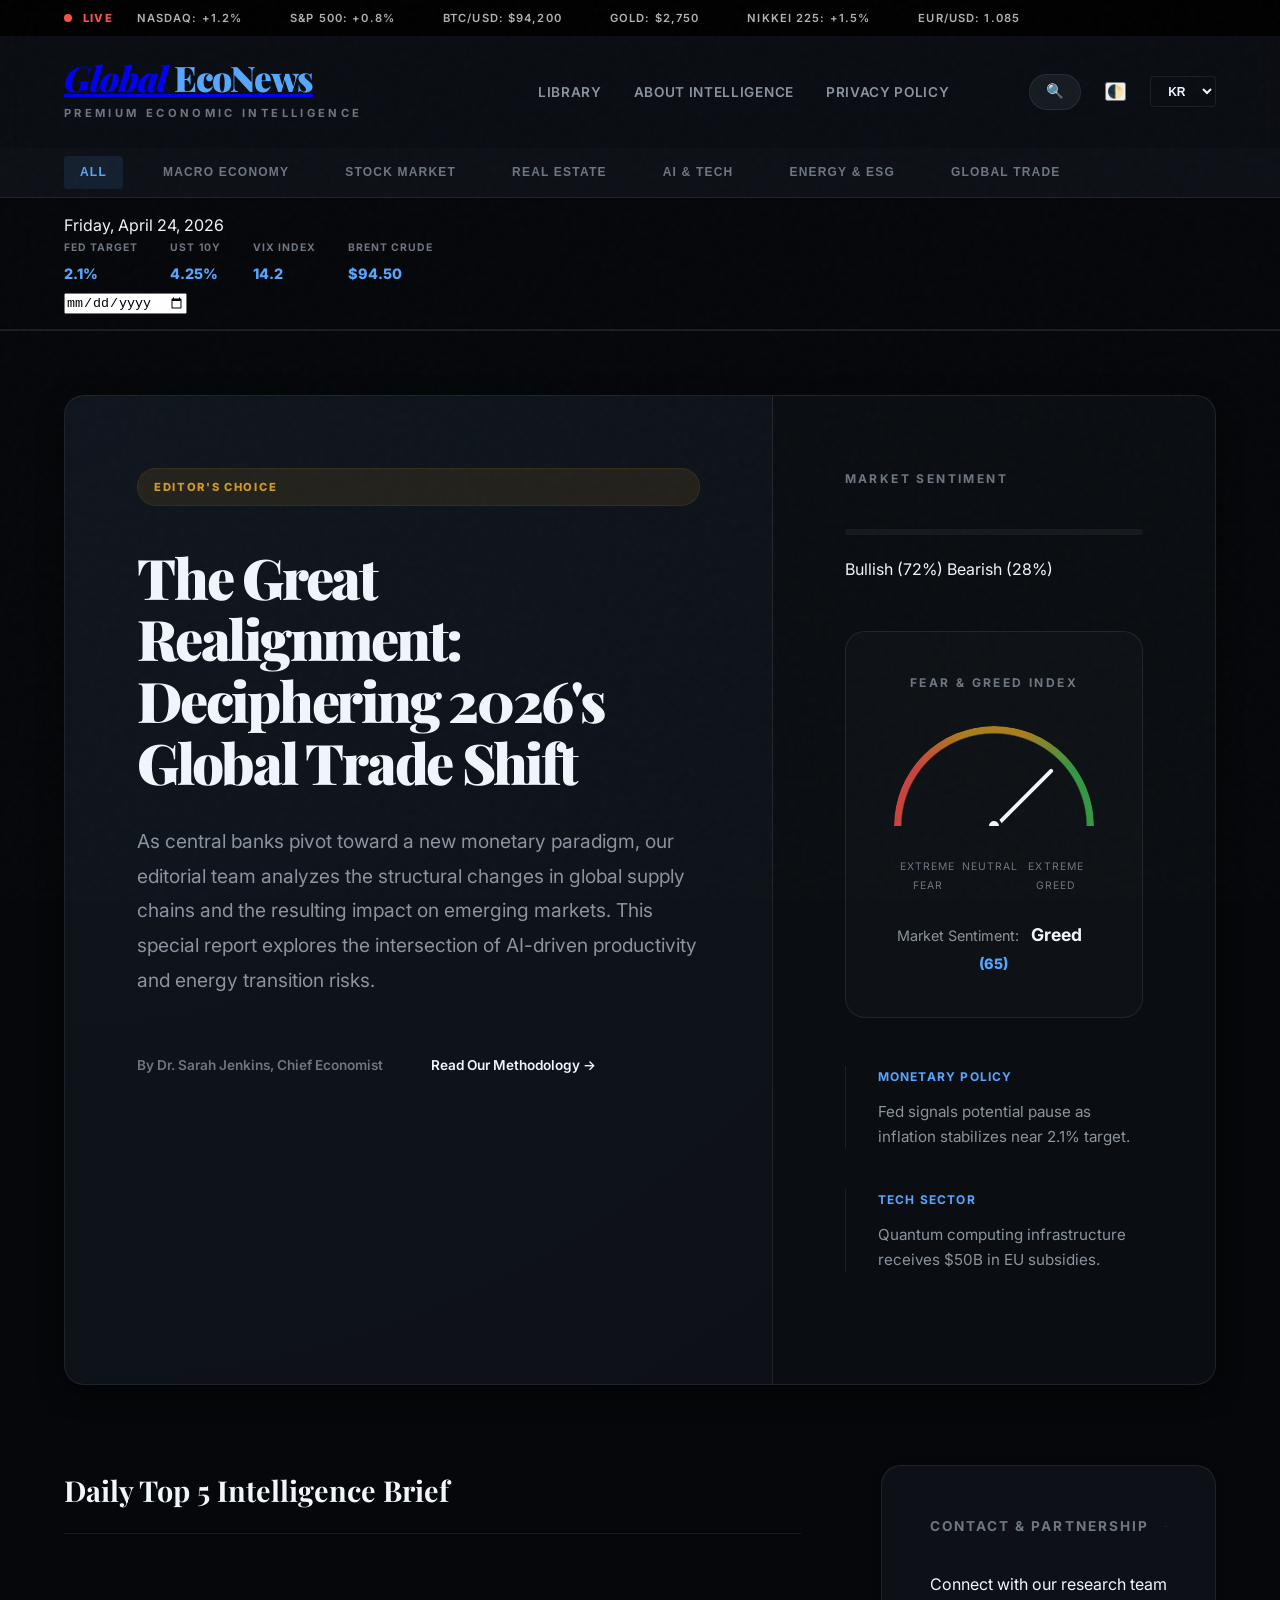
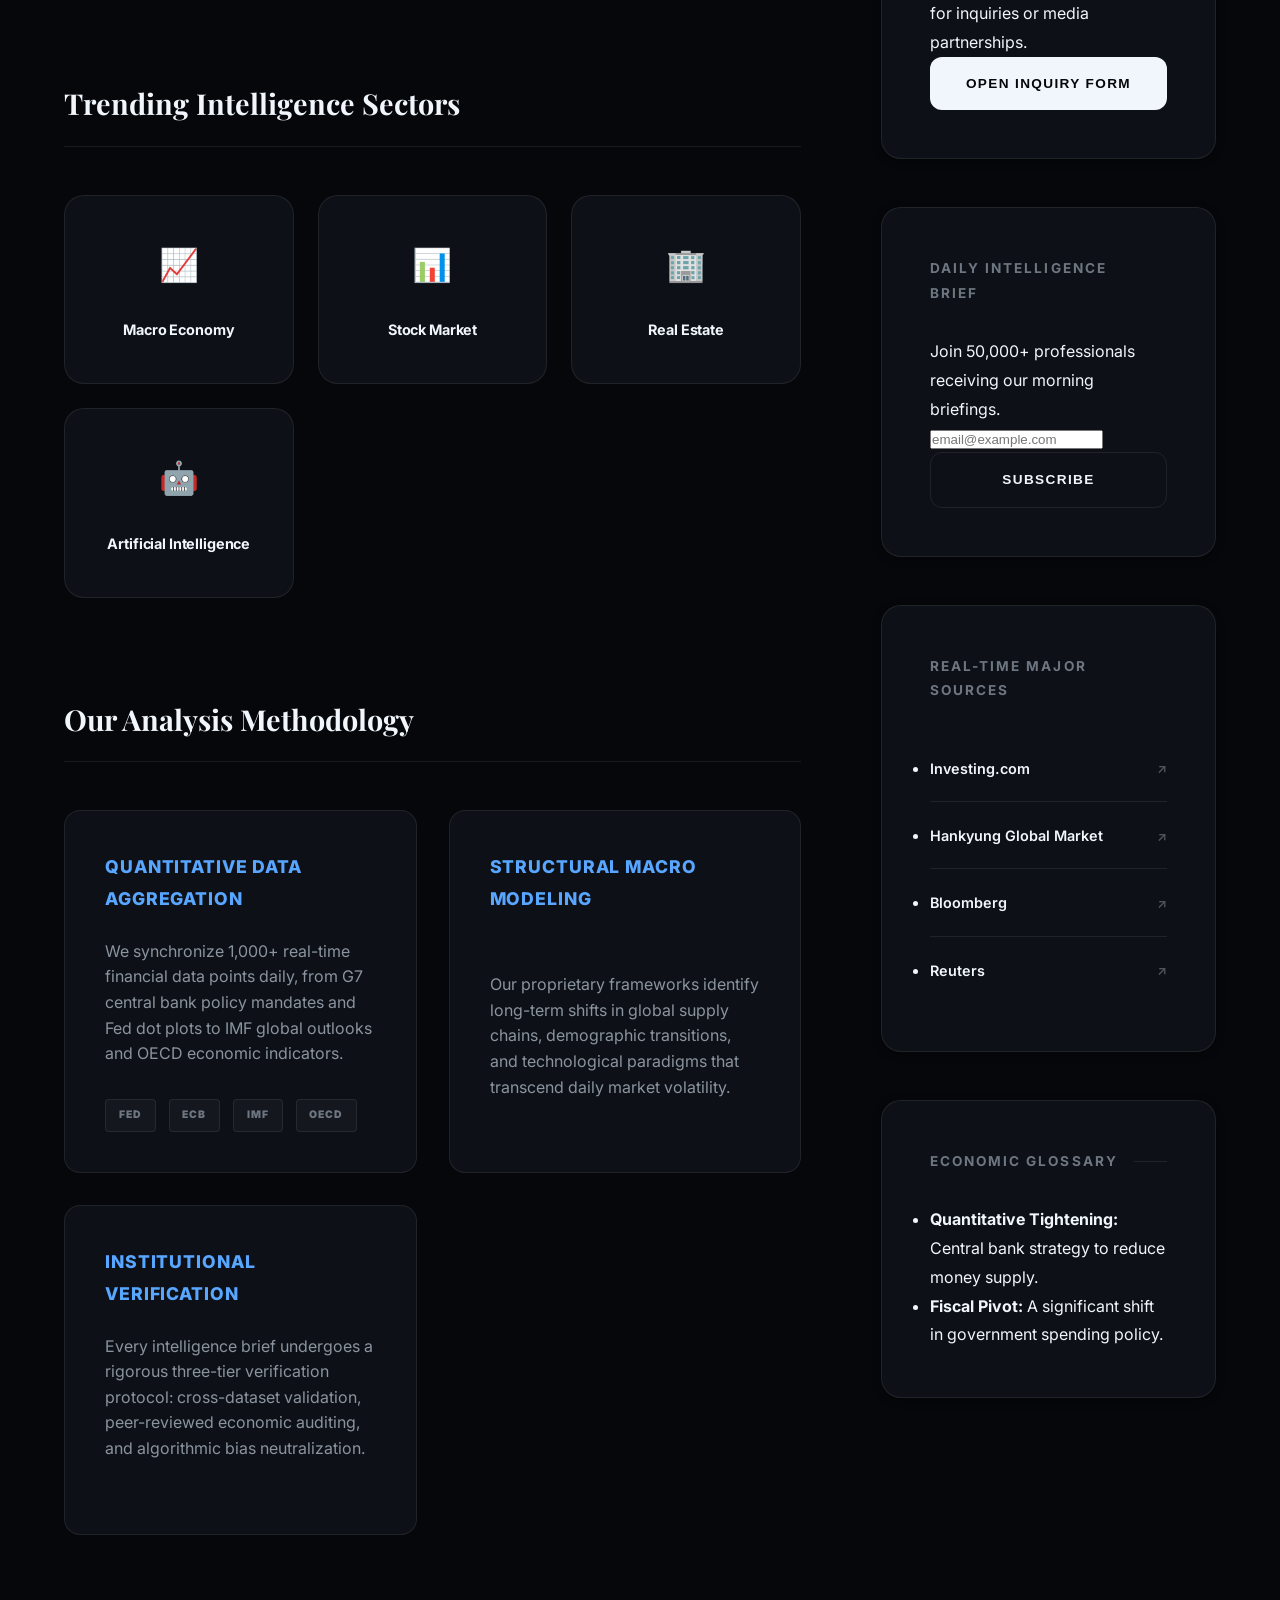
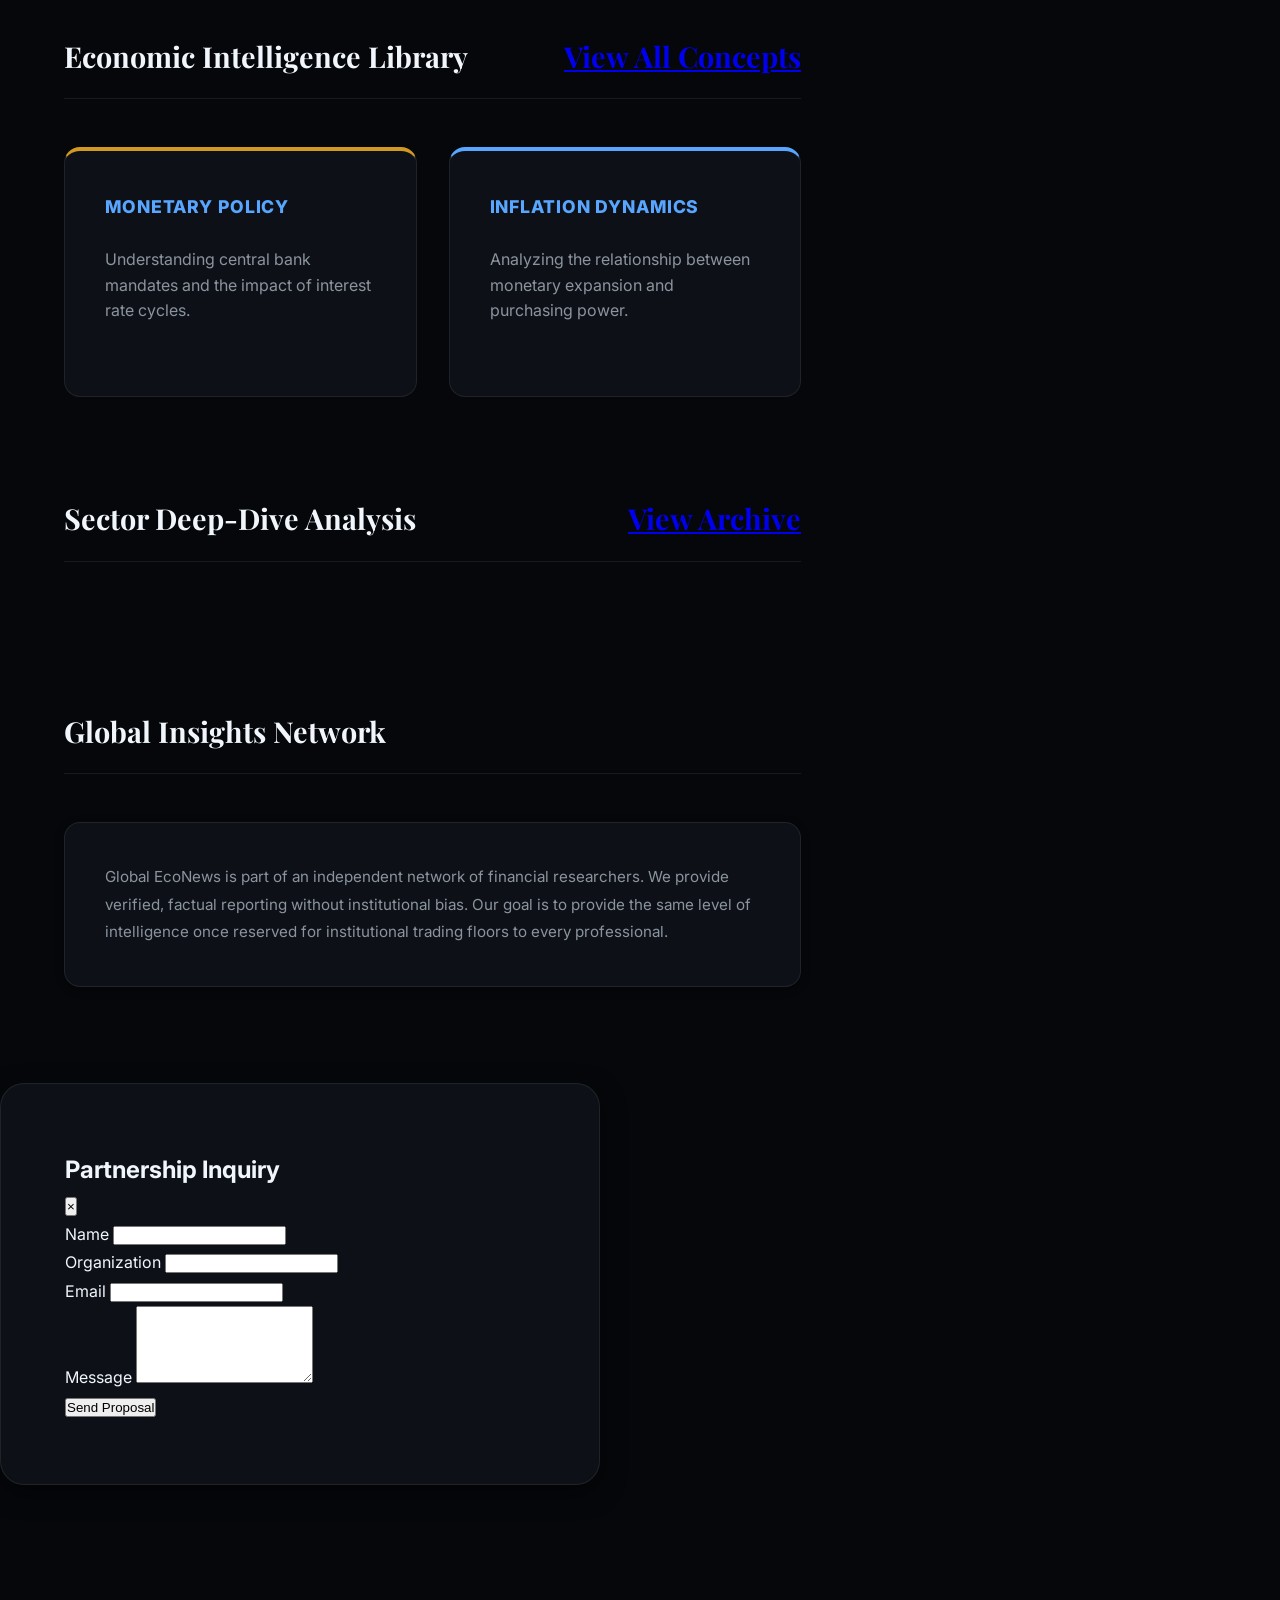
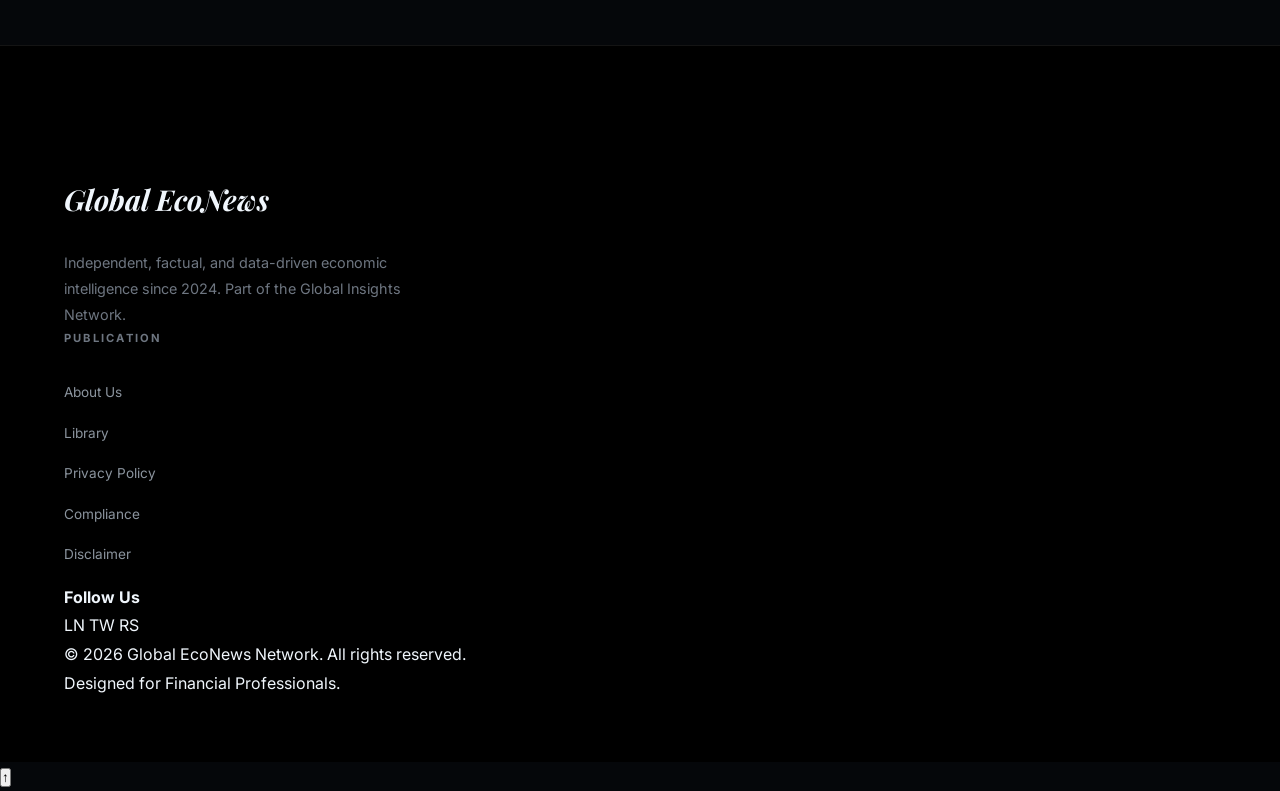
==== commit 1802b13b: "fix: address AdSense valueless content rejection by expanding institutional and educational content" ====
--- a/index.html
+++ b/index.html
@@ -48,6 +48,7 @@
             
             <nav class="main-nav">
                 <div class="nav-links">
+                    <a href="/library.html" data-t="nav-library">Library</a>
                     <a href="/about.html" data-t="nav-about">About Intelligence</a>
                     <a href="/privacy.html" data-t="privacy-title">Privacy Policy</a>
                 </div>
@@ -228,6 +229,23 @@
                     </div>
                 </section>
 
+                <section class="feed-section knowledge-hub">
+                    <h2 class="section-heading">
+                        <span data-t="nav-library">Economic Intelligence Library</span>
+                        <a href="/library.html" class="archive-link" data-t="view-all">View All Concepts</a>
+                    </h2>
+                    <div class="methodology-grid">
+                        <div class="method-card" style="border-top: 4px solid var(--gold);">
+                            <h4 data-t="lib-concept-1-title">Monetary Policy</h4>
+                            <p data-t="lib-concept-1-desc">Understanding central bank mandates and the impact of interest rate cycles.</p>
+                        </div>
+                        <div class="method-card" style="border-top: 4px solid var(--accent-color);">
+                            <h4 data-t="lib-concept-2-title">Inflation Dynamics</h4>
+                            <p data-t="lib-concept-2-desc">Analyzing the relationship between monetary expansion and purchasing power.</p>
+                        </div>
+                    </div>
+                </section>
+
                 <section class="feed-section">
                     <h2 class="section-heading">
                         <span data-t="deep-dive-title">Sector Deep-Dive Analysis</span>
@@ -323,6 +341,7 @@
                 <div class="footer-links">
                     <h4 data-t="footer-pub">Publication</h4>
                     <a href="/about.html" data-t="footer-about">About Us</a>
+                    <a href="/library.html" data-t="nav-library">Library</a>
                     <a href="/privacy.html" data-t="privacy-title">Privacy Policy</a>
                     <a href="/compliance.html" data-t="footer-compliance">Compliance</a>
                     <a href="/disclaimer.html" data-t="footer-disclaimer">Disclaimer</a>
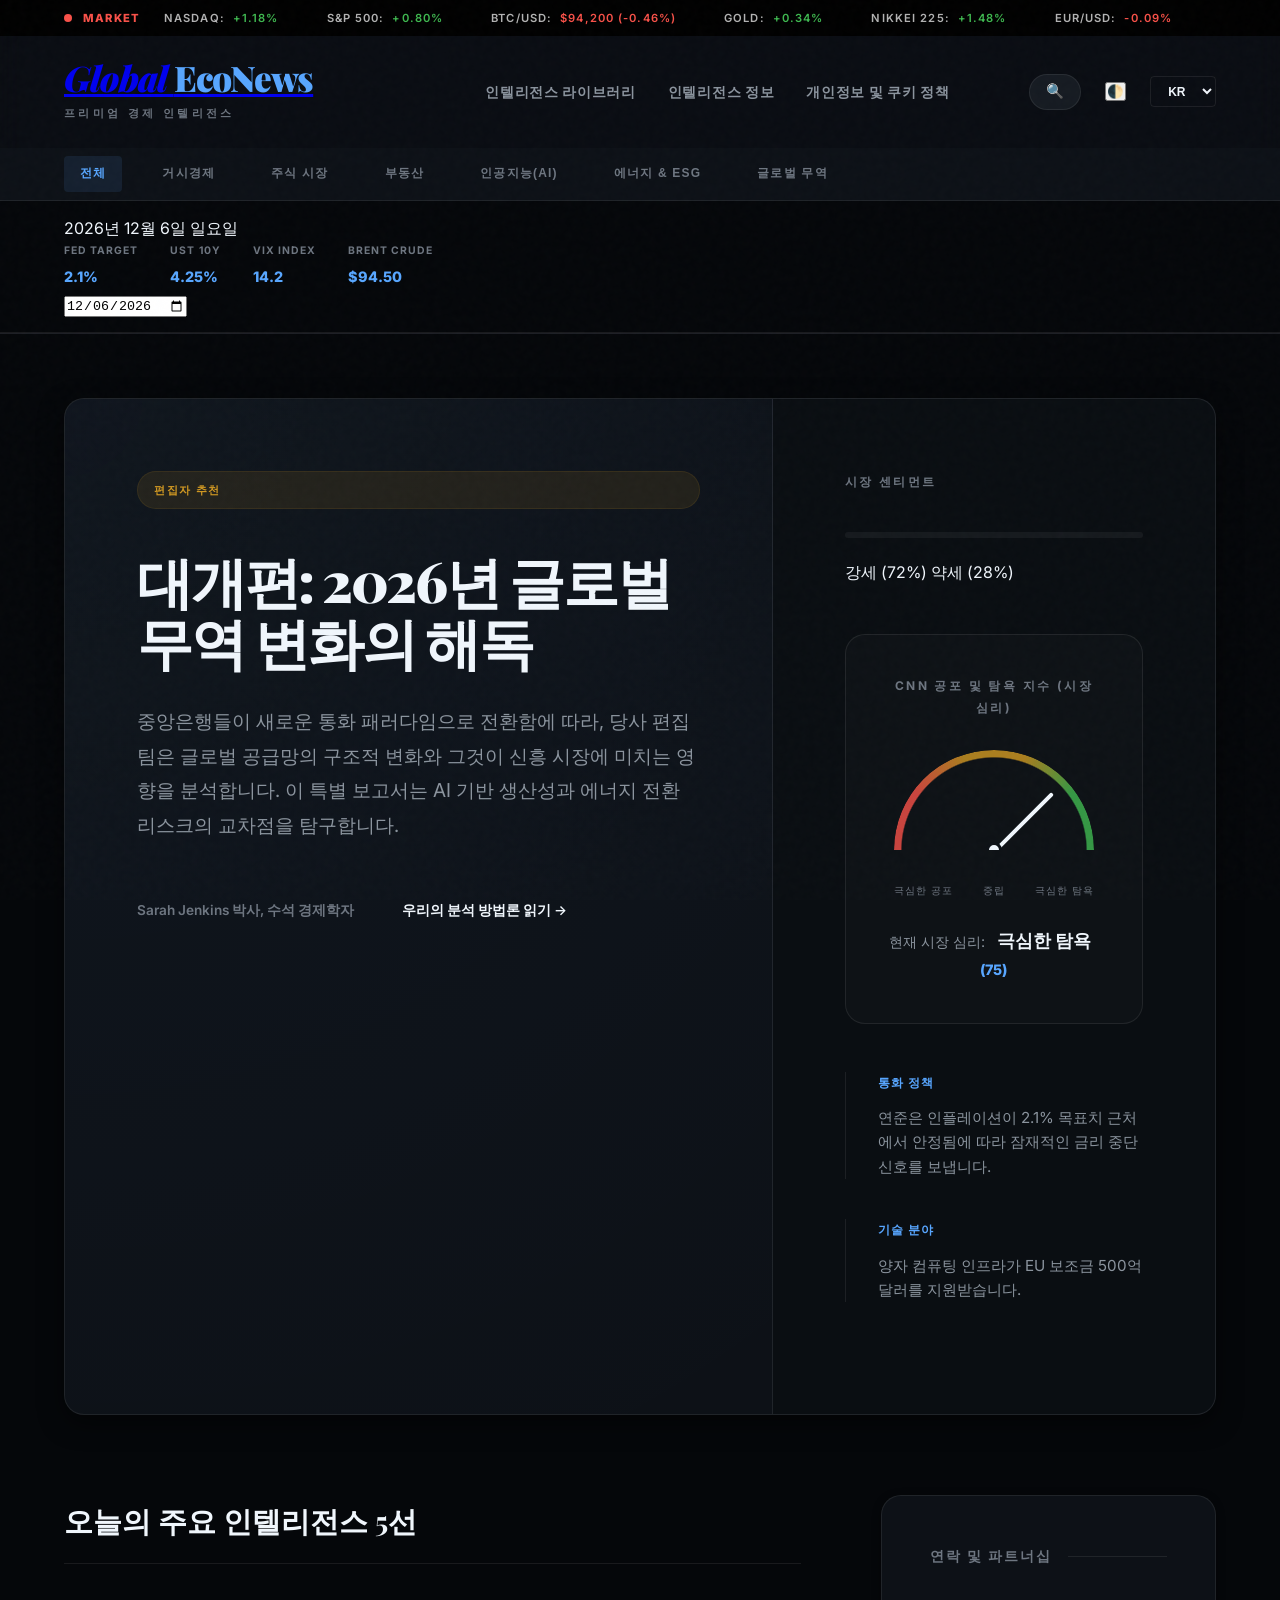
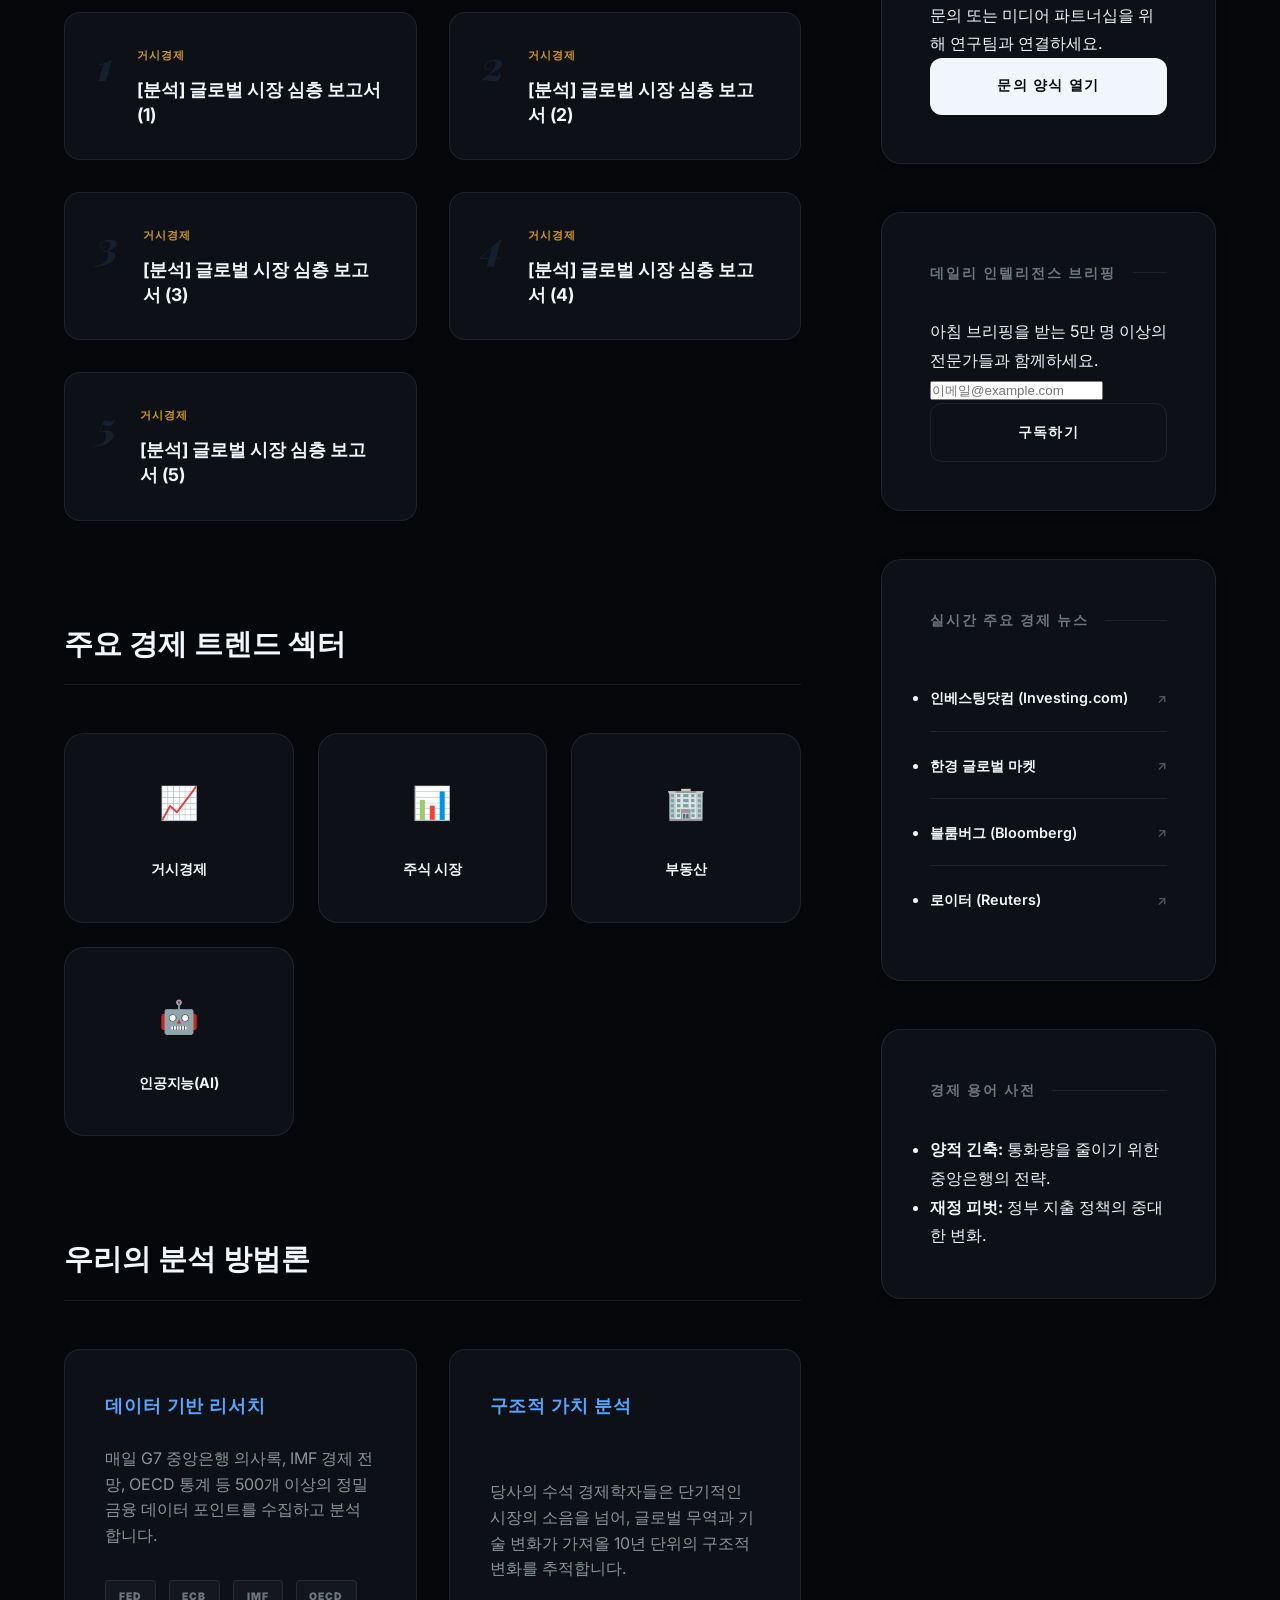
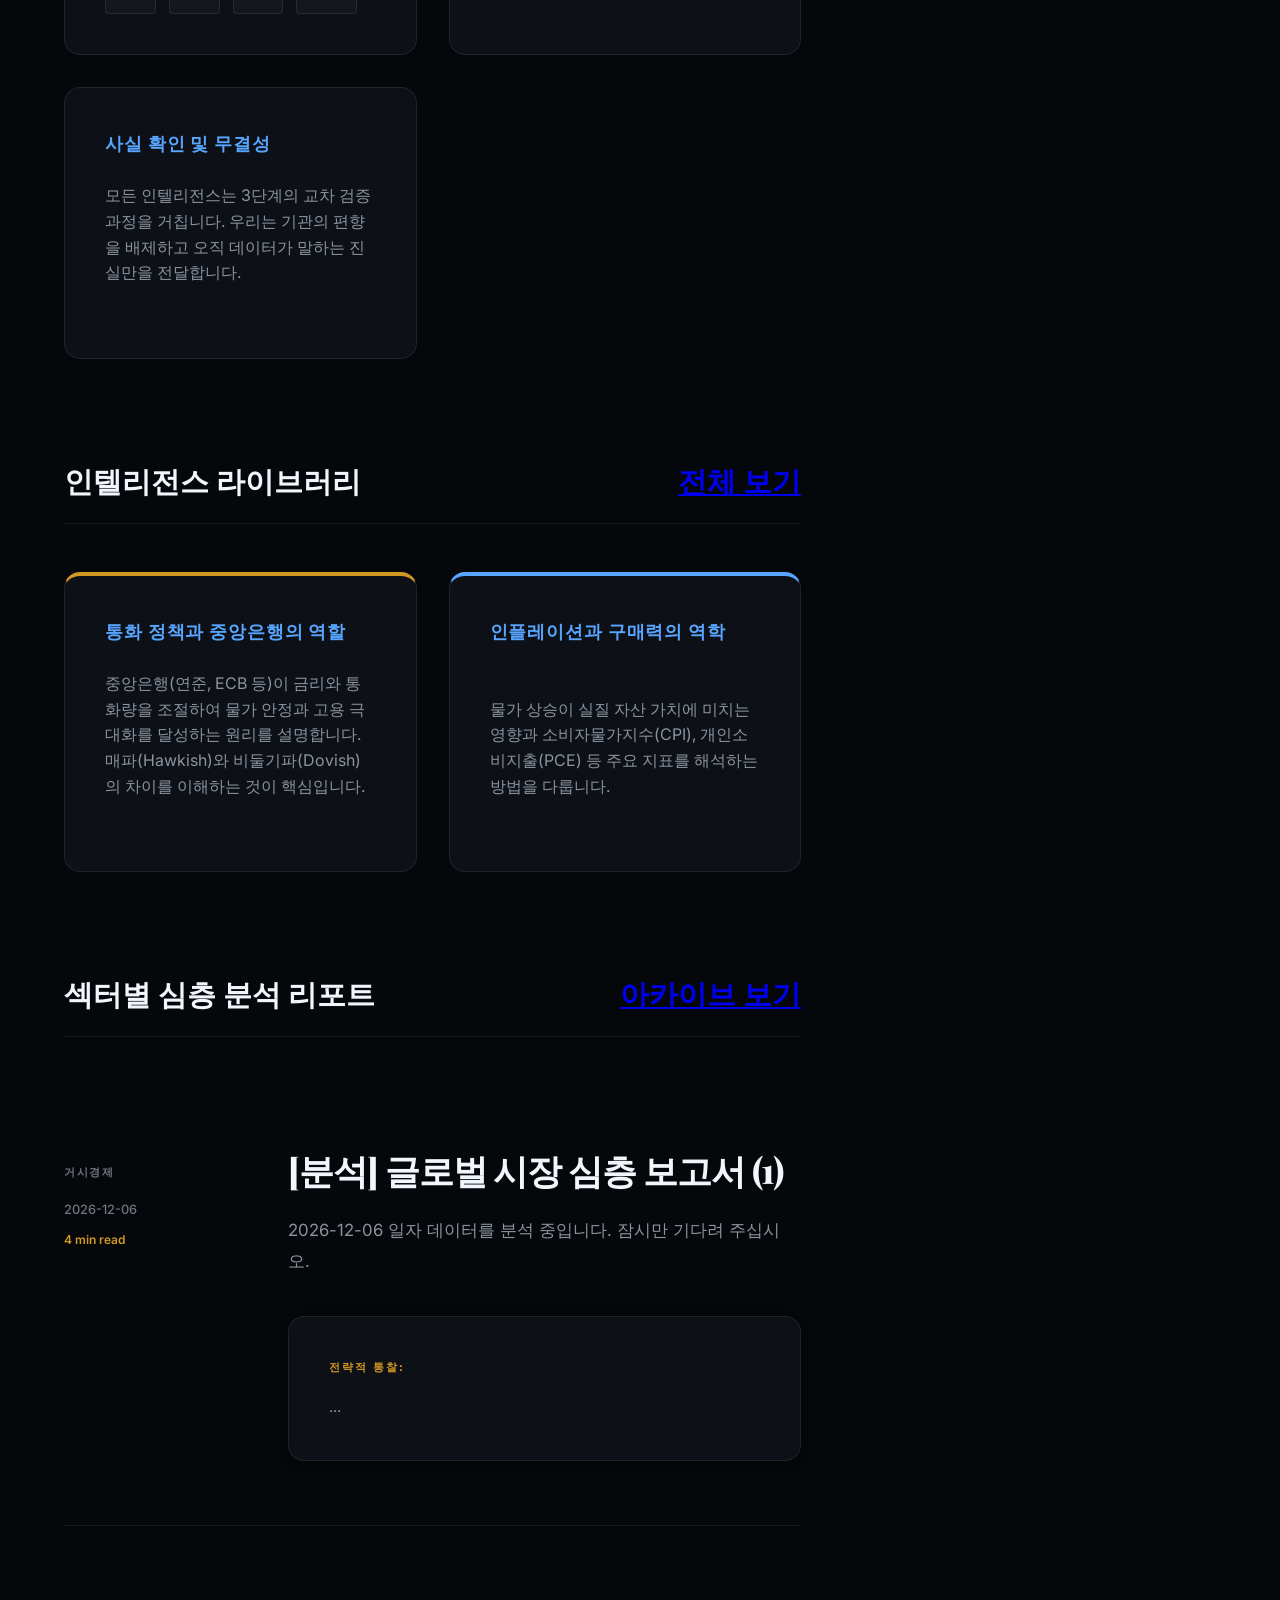
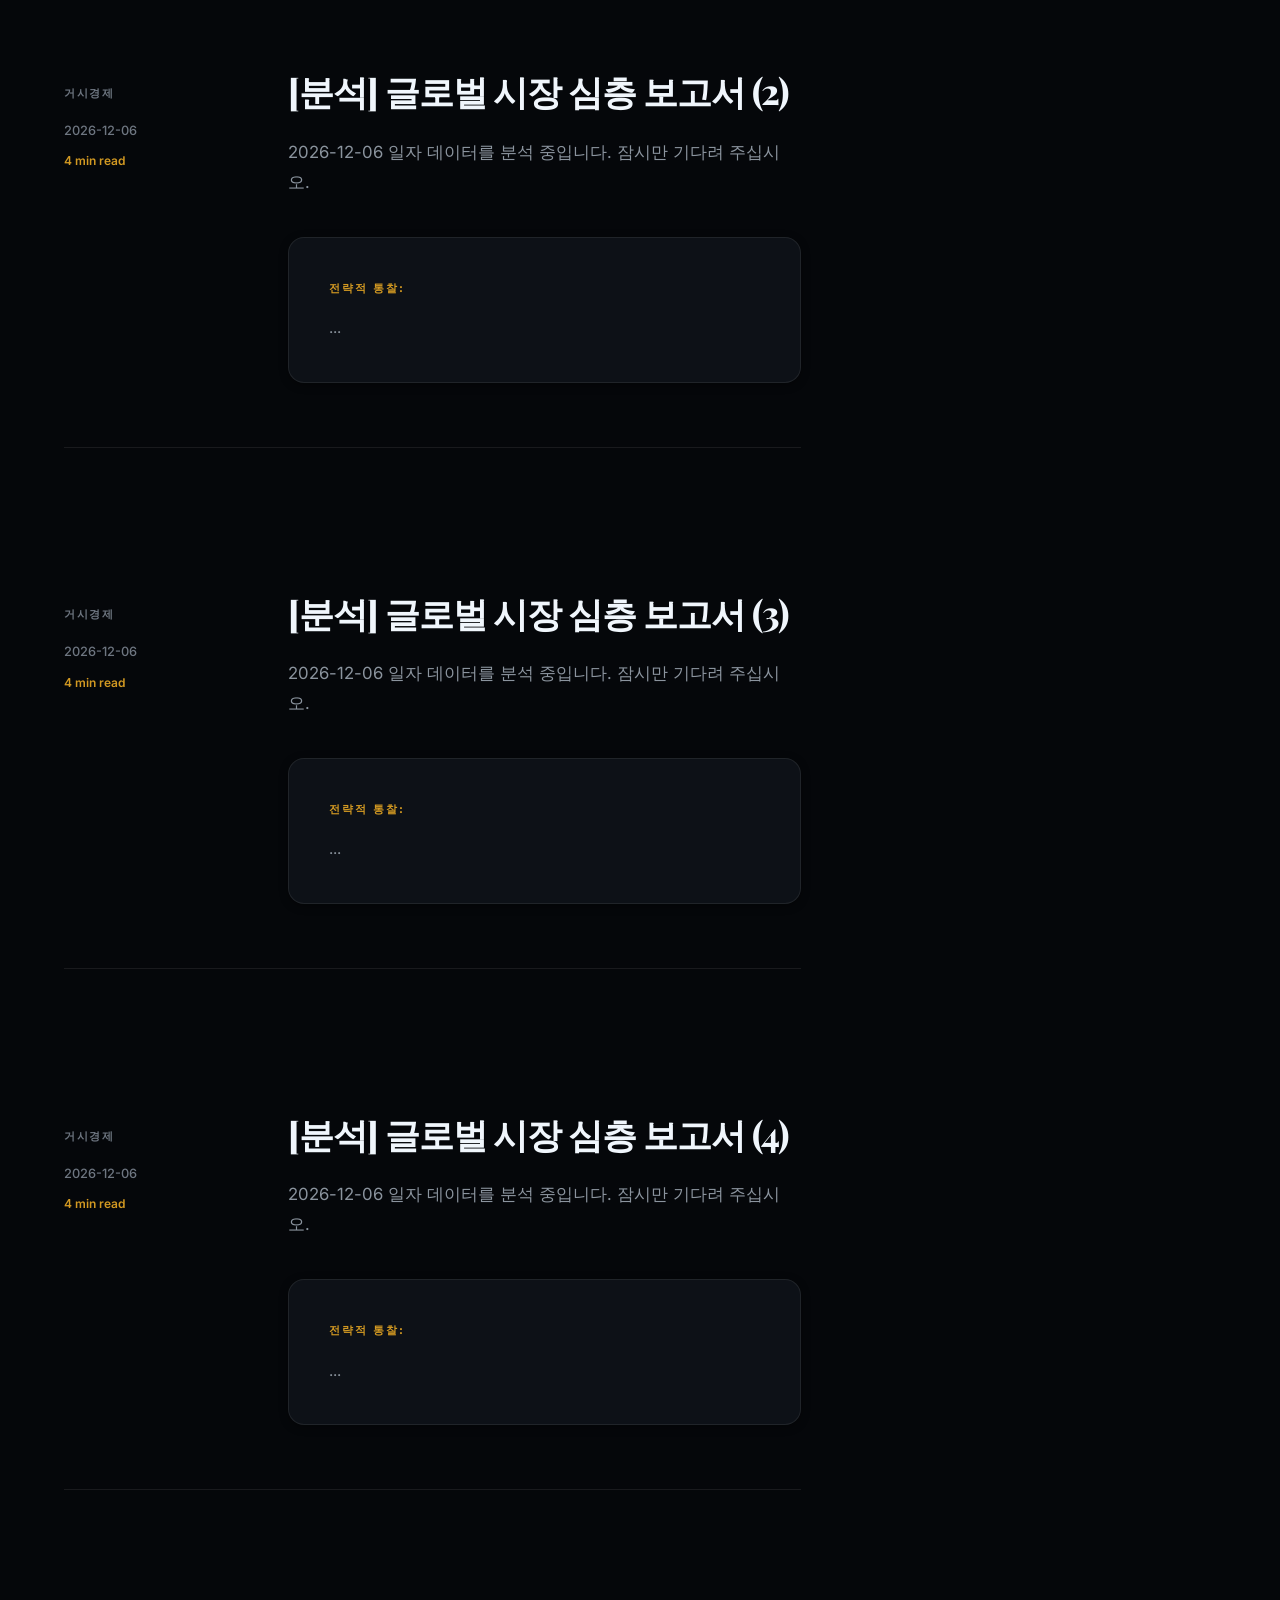
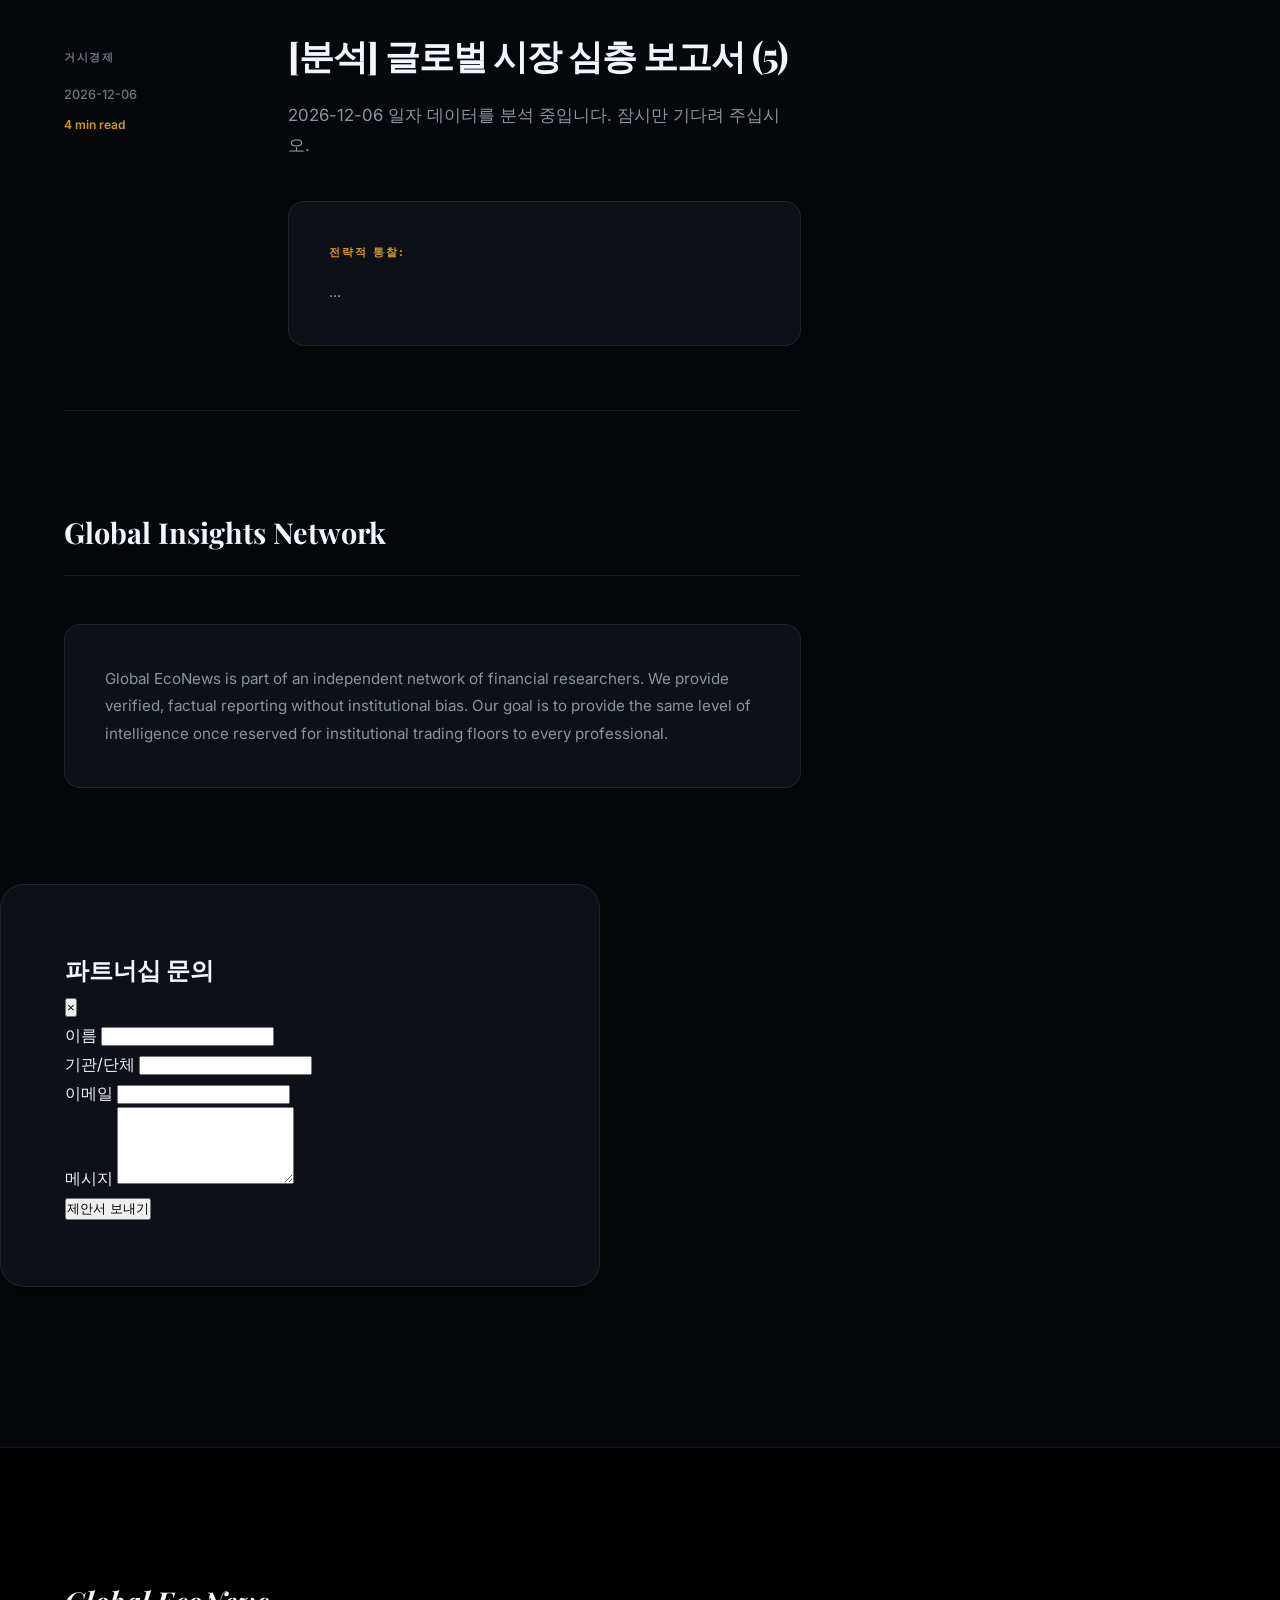
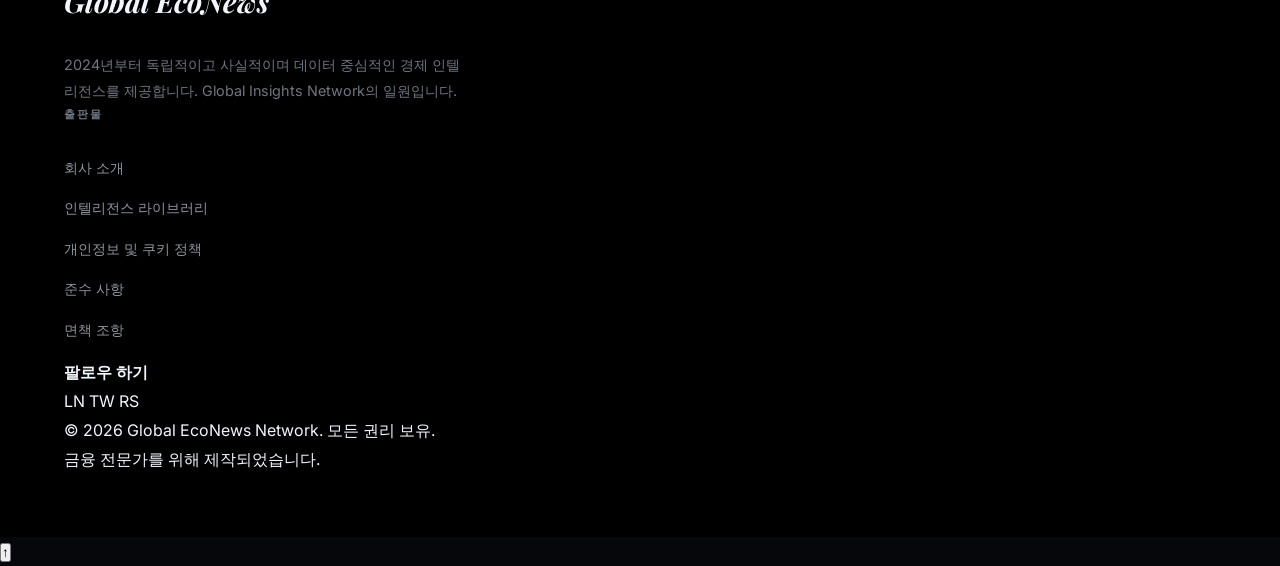
==== commit 238c6702: "fix: restore Korean translations and add theme toggle to all pages" ====
--- a/index.html
+++ b/index.html
@@ -20,6 +20,12 @@
     
     <script async src="https://pagead2.googlesyndication.com/pagead/js/adsbygoogle.js?client=ca-pub-3649425849578034"
      crossorigin="anonymous"></script>
+    <script>
+        (function() {
+            const theme = localStorage.getItem('theme') || 'dark';
+            document.documentElement.setAttribute('data-theme', theme);
+        })();
+    </script>
 </head>
 <body>
     <div class="texture-overlay"></div>
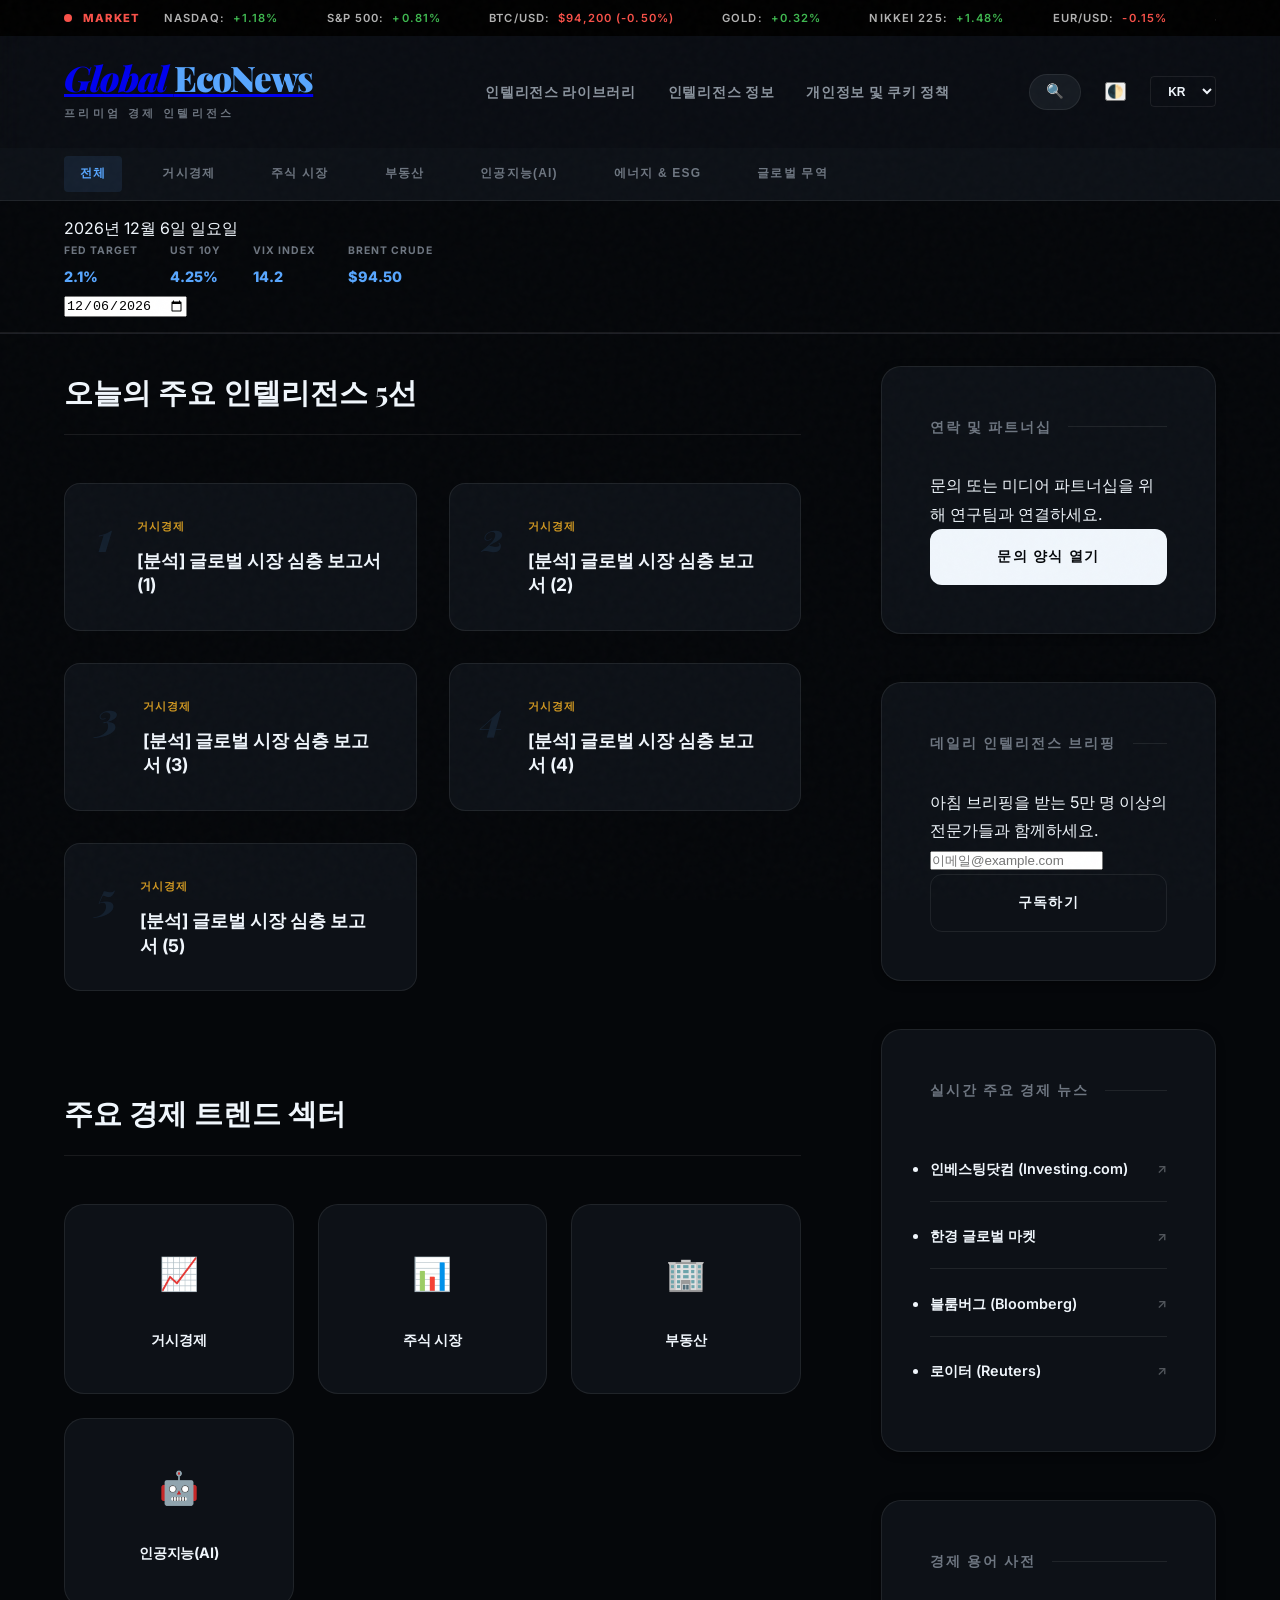
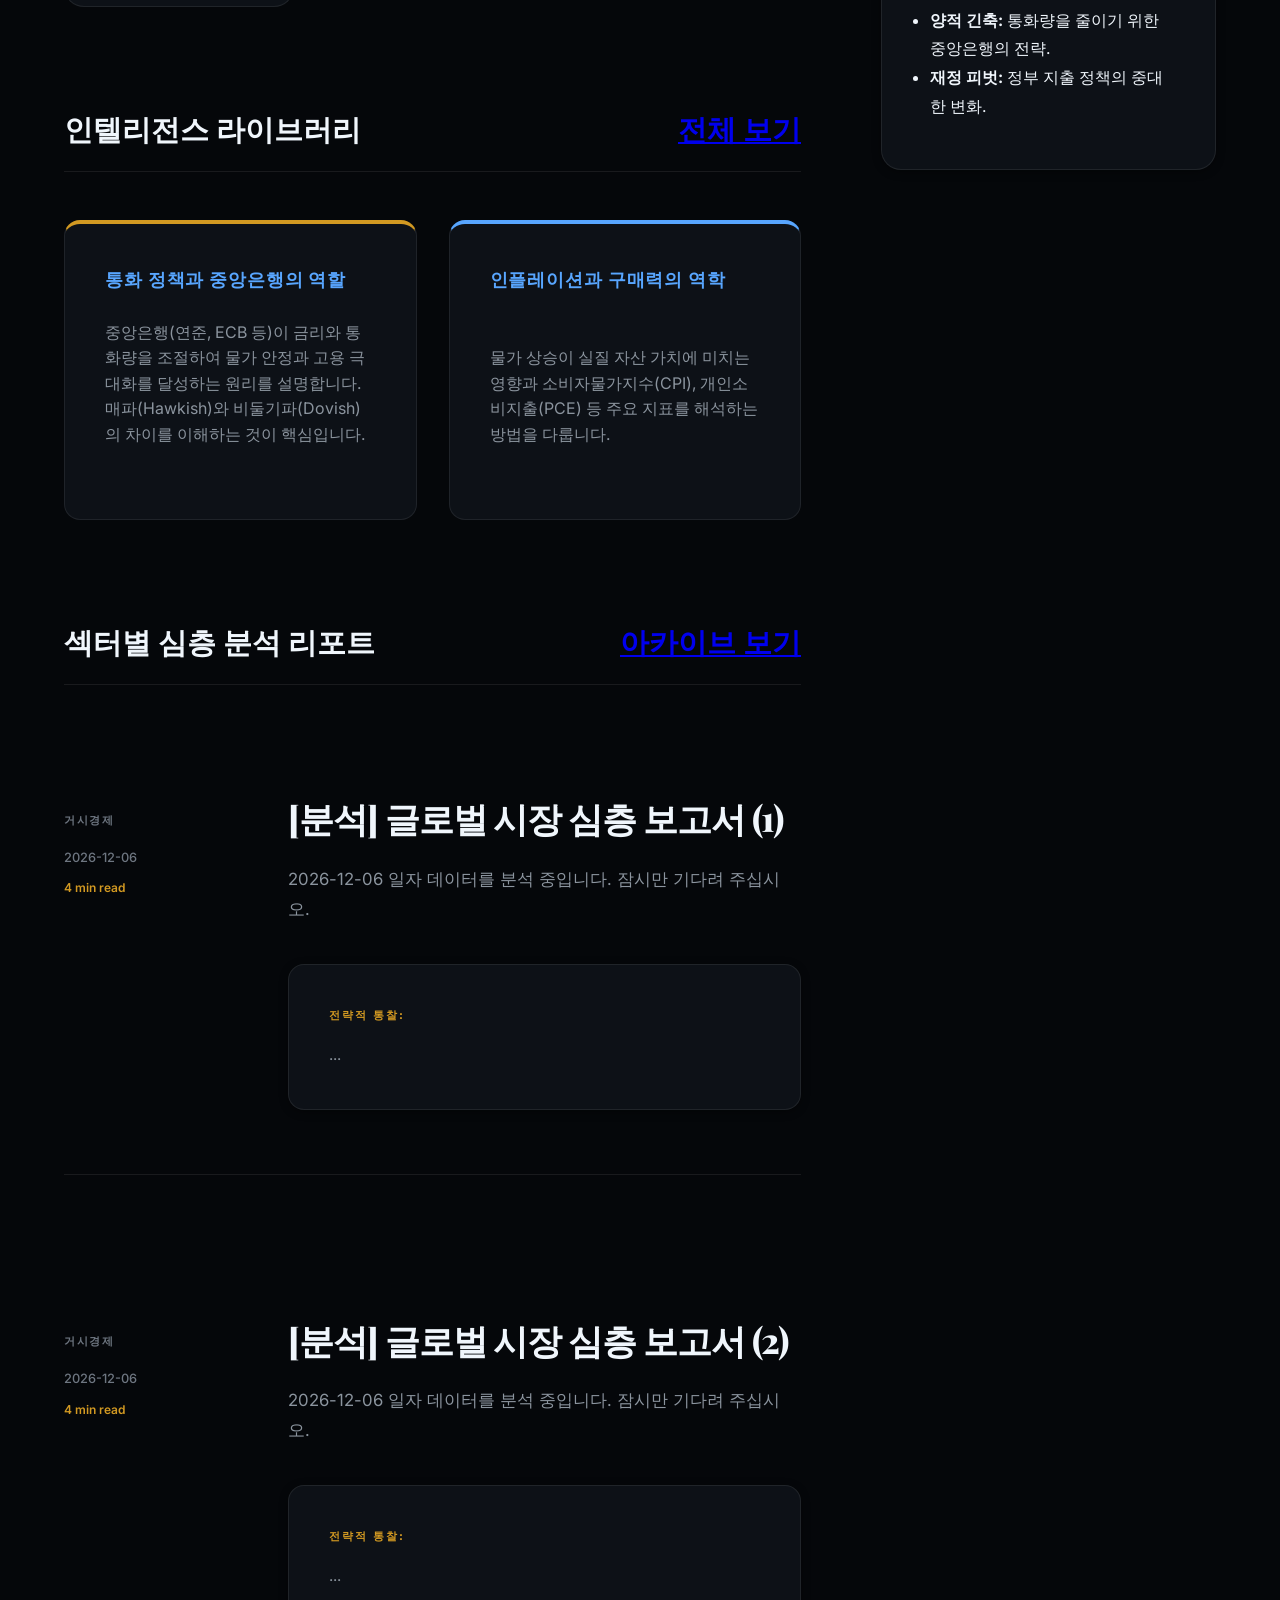
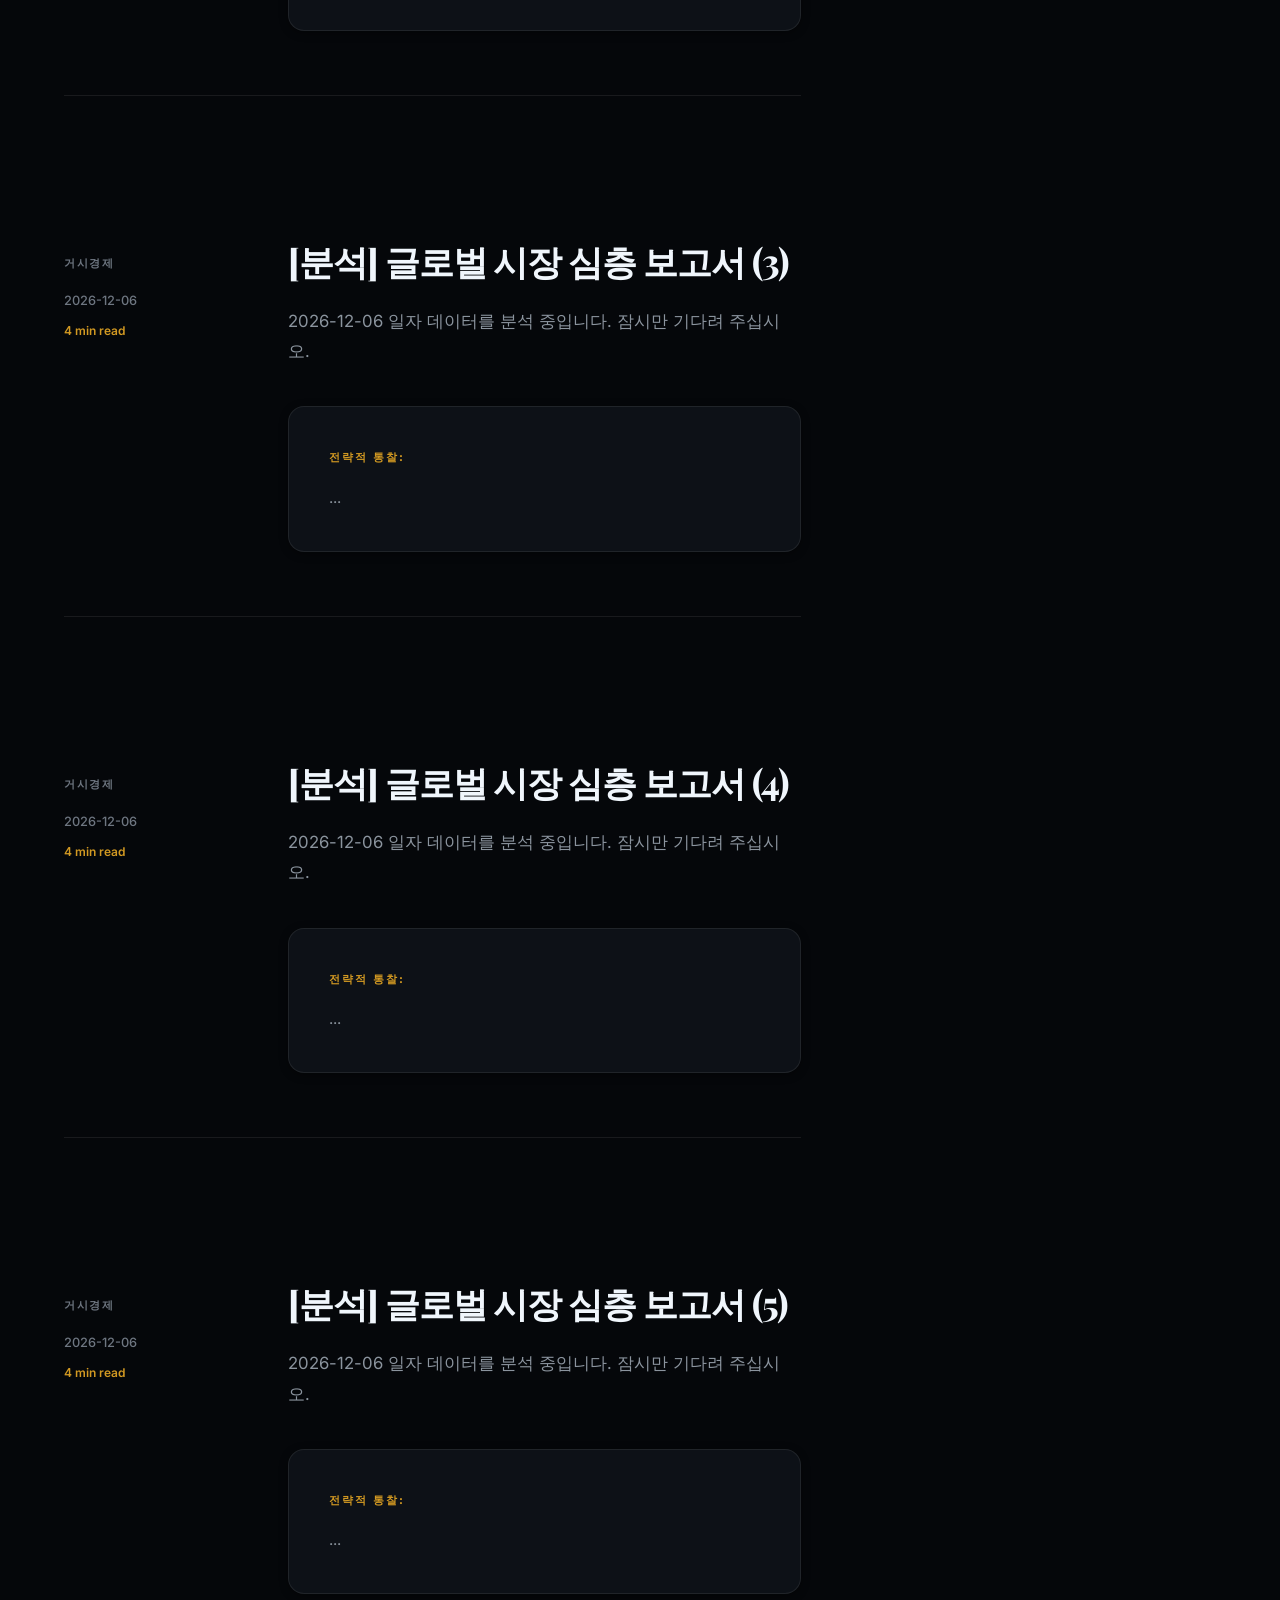
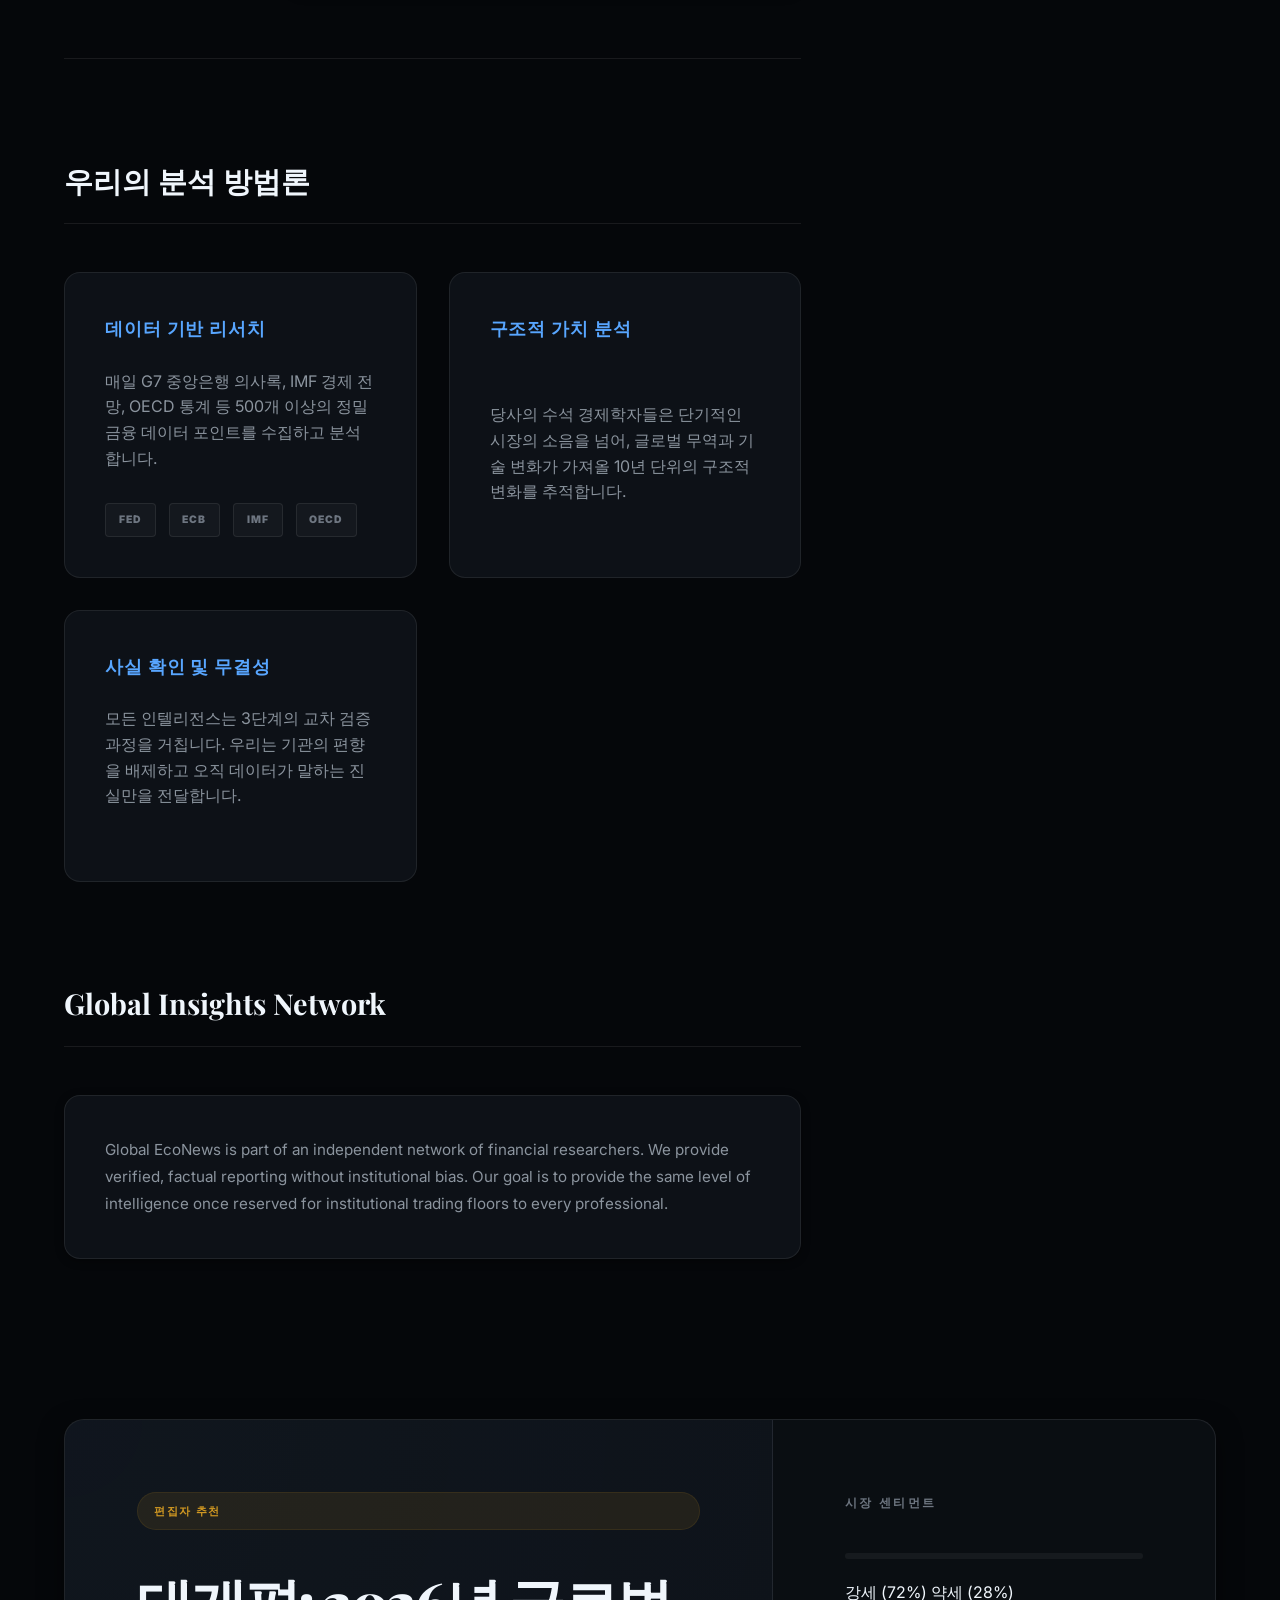
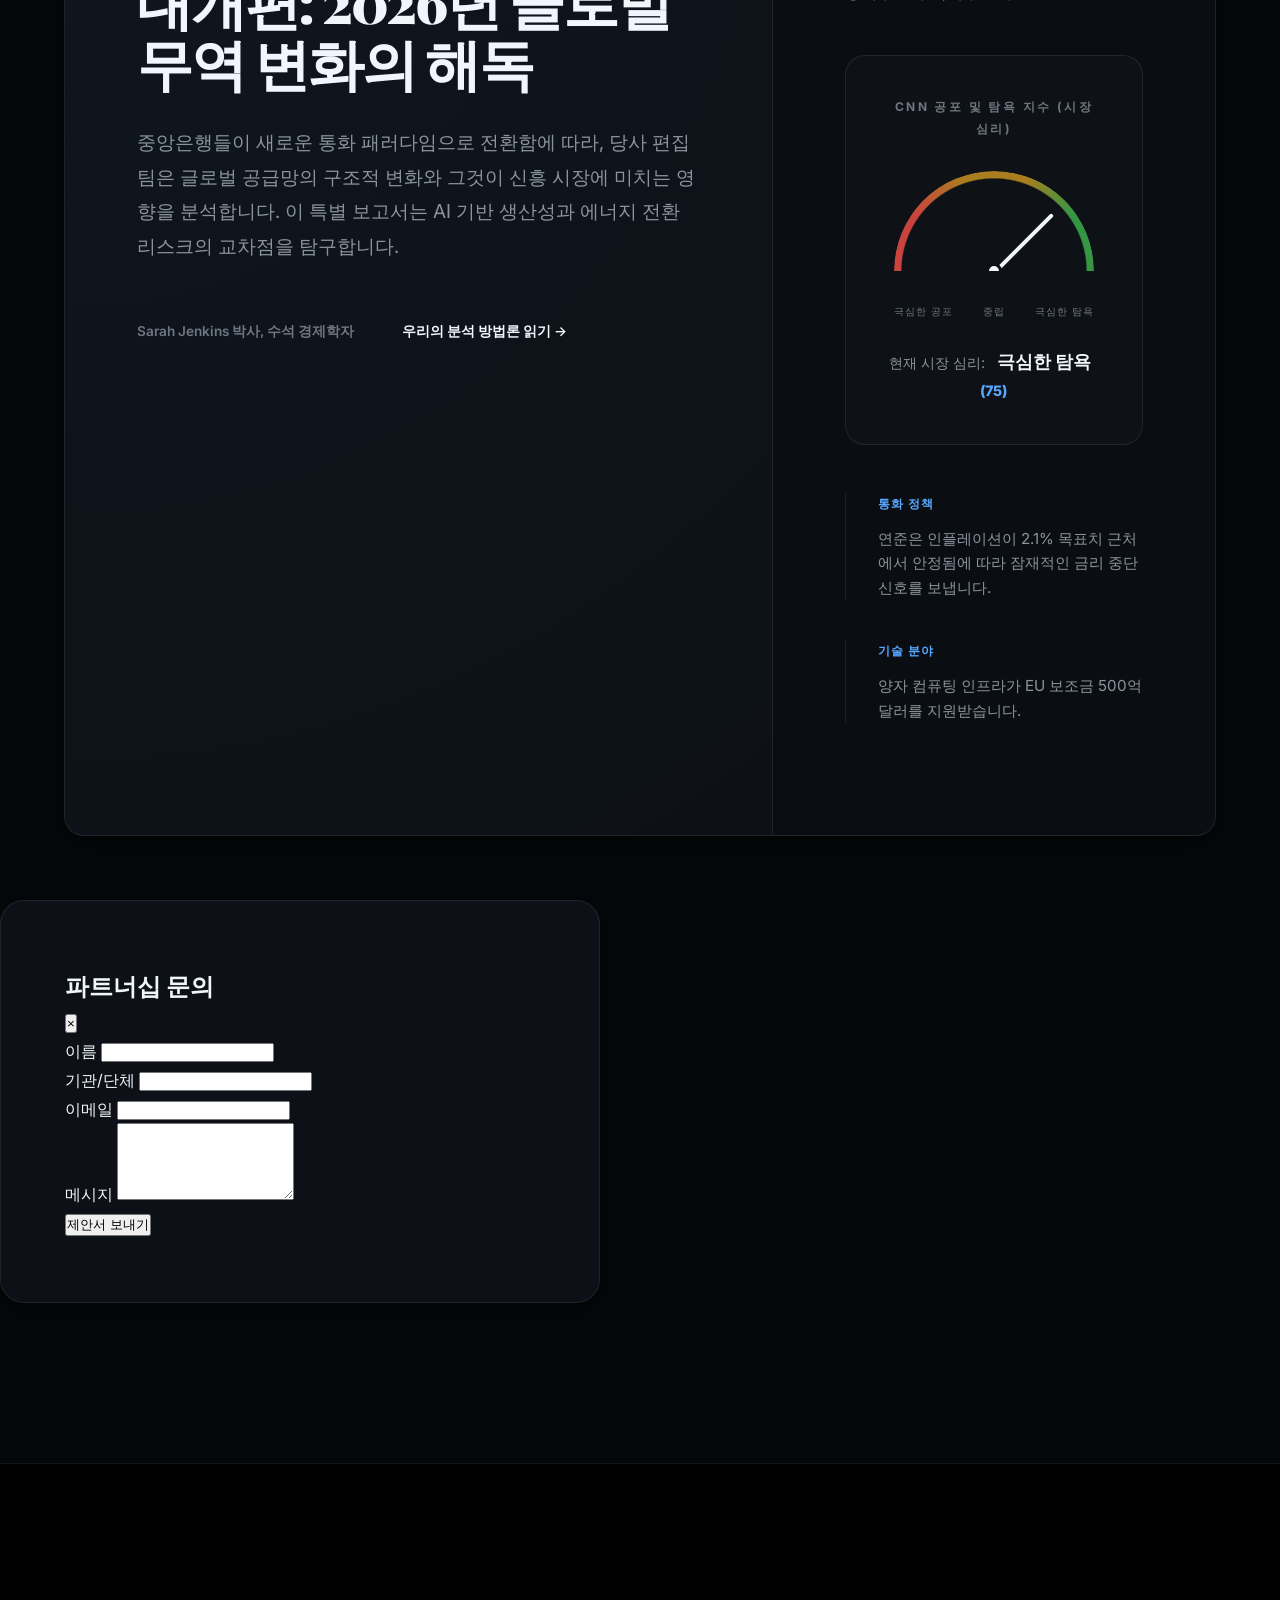
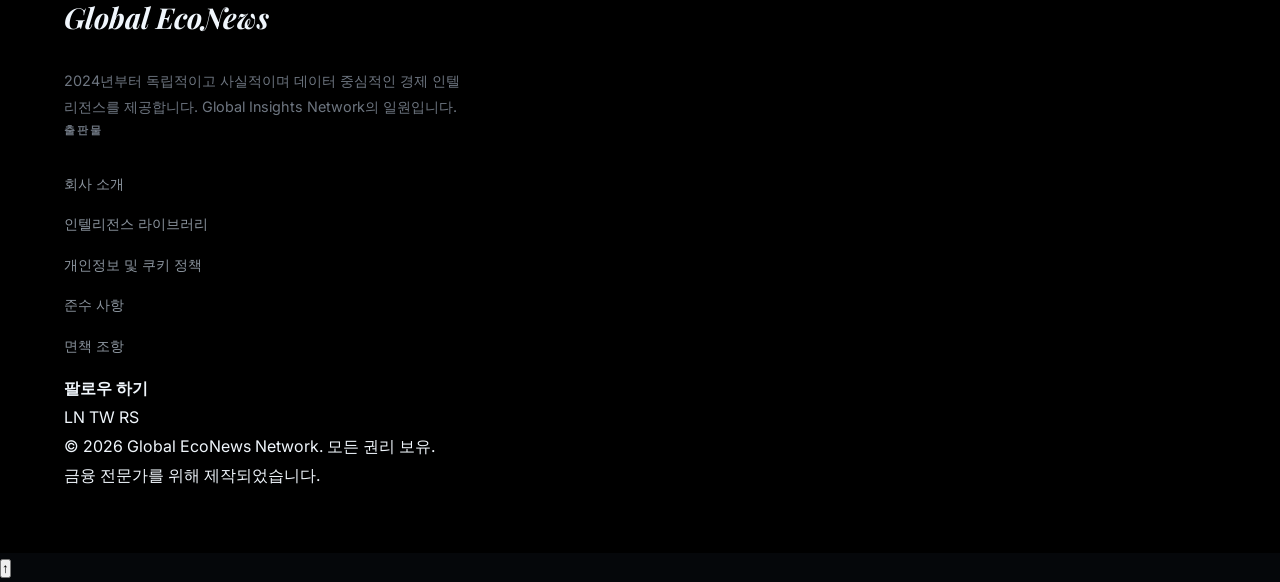
==== commit 032be131: "feat: reorganize homepage to prioritize news summaries, moving editorial and methodology to bottom" ====
--- a/index.html
+++ b/index.html
@@ -114,72 +114,7 @@
     </header>
 
     <main class="container">
-        <!-- Featured Editorial Section -->
-        <section class="editorial-hero">
-            <div class="hero-main">
-                <div class="badge" data-t="hero-badge">Editor's Choice</div>
-                <h2 data-t="hero-title">The Great Realignment: Deciphering 2026's Global Trade Shift</h2>
-                <p data-t="hero-desc">As central banks pivot toward a new monetary paradigm, our editorial team analyzes the structural changes in global supply chains and the resulting impact on emerging markets. This special report explores the intersection of AI-driven productivity and energy transition risks.</p>
-                <div class="hero-footer">
-                    <span data-t="hero-author">By Dr. Sarah Jenkins, Chief Economist</span>
-                    <a href="/about.html" class="read-more" data-t="hero-method">Read Our Methodology →</a>
-                </div>
-            </div>
-            <div class="hero-sidebar">
-                <h3 data-t="market-sentiment">Market Sentiment</h3>
-                <div class="sentiment-widget">
-                    <div class="sentiment-bar">
-                        <div class="bar-fill" style="width: 72%;"></div>
-                    </div>
-                    <div class="flex-between">
-                        <span data-t="sentiment-bullish">Bullish (72%)</span>
-                        <span data-t="sentiment-bearish">Bearish (28%)</span>
-                    </div>
-                </div>
-
-                <div class="fear-greed-widget">
-                    <h3 data-t="fear-greed-title">Fear & Greed Index</h3>
-                    <div class="gauge-container">
-                        <div class="gauge-bg"></div>
-                        <div class="gauge-needle" id="fear-greed-needle" style="transform: rotate(45deg);"></div>
-                        <div class="gauge-center"></div>
-                    </div>
-                    <div class="gauge-labels">
-                        <span data-t="status-extreme-fear">Extreme Fear</span>
-                        <span data-t="status-neutral">Neutral</span>
-                        <span data-t="status-extreme-greed">Extreme Greed</span>
-                    </div>
-                    <div class="gauge-value">
-                        <span data-t="fear-greed-status">Market Sentiment:</span>
-                        <strong id="fear-greed-text" data-t="status-greed">Greed</strong>
-                        <span id="fear-greed-num">(65)</span>
-                    </div>
-                </div>
-
-                <div class="mini-briefs">
-                    <div class="brief">
-                        <strong data-t="brief-monetary-title">Monetary Policy</strong>
-                        <p data-t="brief-monetary-desc">Fed signals potential pause as inflation stabilizes near 2.1% target.</p>
-                    </div>
-                    <div class="brief">
-                        <strong data-t="brief-tech-title">Tech Sector</strong>
-                        <p data-t="brief-tech-desc">Quantum computing infrastructure receives $50B in EU subsidies.</p>
-                    </div>
-                </div>
-            </div>
-        </section>
-
-        <div class="ad-spacer">
-            <ins class="adsbygoogle"
-                 style="display:block"
-                 data-ad-client="ca-pub-3649425849578034"
-                 data-ad-slot="8843920194"
-                 data-ad-format="auto"
-                 data-full-width-responsive="true"></ins>
-            <script>(adsbygoogle = window.adsbygoogle || []).push({});</script>
-        </div>
-
-        <div class="main-layout">
+        <div class="main-layout" style="margin-top: 2rem;">
             <div class="content-feed">
                 <section class="feed-section">
                     <h2 class="section-heading" data-t="latest-briefs-title">Daily Top 5 Intelligence Brief</h2>
@@ -207,6 +142,33 @@
                             <span class="sector-icon">🤖</span>
                             <h4 data-t="sector-ai">Artificial Intelligence</h4>
                         </div>
+                    </div>
+                </section>
+
+                <section class="feed-section knowledge-hub">
+                    <h2 class="section-heading">
+                        <span data-t="nav-library">Economic Intelligence Library</span>
+                        <a href="/library.html" class="archive-link" data-t="view-all">View All Concepts</a>
+                    </h2>
+                    <div class="methodology-grid">
+                        <div class="method-card" style="border-top: 4px solid var(--gold);">
+                            <h4 data-t="lib-concept-1-title">Monetary Policy</h4>
+                            <p data-t="lib-concept-1-desc">Understanding central bank mandates and the impact of interest rate cycles.</p>
+                        </div>
+                        <div class="method-card" style="border-top: 4px solid var(--accent-color);">
+                            <h4 data-t="lib-concept-2-title">Inflation Dynamics</h4>
+                            <p data-t="lib-concept-2-desc">Analyzing the relationship between monetary expansion and purchasing power.</p>
+                        </div>
+                    </div>
+                </section>
+
+                <section class="feed-section">
+                    <h2 class="section-heading">
+                        <span data-t="deep-dive-title">Sector Deep-Dive Analysis</span>
+                        <a href="#" class="archive-link" data-t="view-archive">View Archive</a>
+                    </h2>
+                    <div id="news-container" class="news-feed">
+                        <!-- Detailed news will be injected here -->
                     </div>
                 </section>
 
@@ -235,33 +197,6 @@
                     </div>
                 </section>
 
-                <section class="feed-section knowledge-hub">
-                    <h2 class="section-heading">
-                        <span data-t="nav-library">Economic Intelligence Library</span>
-                        <a href="/library.html" class="archive-link" data-t="view-all">View All Concepts</a>
-                    </h2>
-                    <div class="methodology-grid">
-                        <div class="method-card" style="border-top: 4px solid var(--gold);">
-                            <h4 data-t="lib-concept-1-title">Monetary Policy</h4>
-                            <p data-t="lib-concept-1-desc">Understanding central bank mandates and the impact of interest rate cycles.</p>
-                        </div>
-                        <div class="method-card" style="border-top: 4px solid var(--accent-color);">
-                            <h4 data-t="lib-concept-2-title">Inflation Dynamics</h4>
-                            <p data-t="lib-concept-2-desc">Analyzing the relationship between monetary expansion and purchasing power.</p>
-                        </div>
-                    </div>
-                </section>
-
-                <section class="feed-section">
-                    <h2 class="section-heading">
-                        <span data-t="deep-dive-title">Sector Deep-Dive Analysis</span>
-                        <a href="#" class="archive-link" data-t="view-archive">View Archive</a>
-                    </h2>
-                    <div id="news-container" class="news-feed">
-                        <!-- Detailed news will be injected here -->
-                    </div>
-                </section>
-
                 <!-- Additional Value Section -->
                 <section class="feed-section network-info">
                     <h2 class="section-heading" data-t="network-title">Global Insights Network</h2>
@@ -304,6 +239,70 @@
                 </div>
             </aside>
         </div>
+
+        <section class="editorial-hero">
+            <div class="hero-main">
+                <div class="badge" data-t="hero-badge">Editor's Choice</div>
+                <h2 data-t="hero-title">The Great Realignment: Deciphering 2026's Global Trade Shift</h2>
+                <p data-t="hero-desc">As central banks pivot toward a new monetary paradigm, our editorial team analyzes the structural changes in global supply chains and the resulting impact on emerging markets. This special report explores the intersection of AI-driven productivity and energy transition risks.</p>
+                <div class="hero-footer">
+                    <span data-t="hero-author">By Dr. Sarah Jenkins, Chief Economist</span>
+                    <a href="/about.html" class="read-more" data-t="hero-method">Read Our Methodology →</a>
+                </div>
+            </div>
+            <div class="hero-sidebar">
+                <h3 data-t="market-sentiment">Market Sentiment</h3>
+                <div class="sentiment-widget">
+                    <div class="sentiment-bar">
+                        <div class="bar-fill" style="width: 72%;"></div>
+                    </div>
+                    <div class="flex-between">
+                        <span data-t="sentiment-bullish">Bullish (72%)</span>
+                        <span data-t="sentiment-bearish">Bearish (28%)</span>
+                    </div>
+                </div>
+
+                <div class="fear-greed-widget">
+                    <h3 data-t="fear-greed-title">Fear & Greed Index</h3>
+                    <div class="gauge-container">
+                        <div class="gauge-bg"></div>
+                        <div class="gauge-needle" id="fear-greed-needle" style="transform: rotate(45deg);"></div>
+                        <div class="gauge-center"></div>
+                    </div>
+                    <div class="gauge-labels">
+                        <span data-t="status-extreme-fear">Extreme Fear</span>
+                        <span data-t="status-neutral">Neutral</span>
+                        <span data-t="status-extreme-greed">Extreme Greed</span>
+                    </div>
+                    <div class="gauge-value">
+                        <span data-t="fear-greed-status">Market Sentiment:</span>
+                        <strong id="fear-greed-text" data-t="status-greed">Greed</strong>
+                        <span id="fear-greed-num">(65)</span>
+                    </div>
+                </div>
+
+                <div class="mini-briefs">
+                    <div class="brief">
+                        <strong data-t="brief-monetary-title">Monetary Policy</strong>
+                        <p data-t="brief-monetary-desc">Fed signals potential pause as inflation stabilizes near 2.1% target.</p>
+                    </div>
+                    <div class="brief">
+                        <strong data-t="brief-tech-title">Tech Sector</strong>
+                        <p data-t="brief-tech-desc">Quantum computing infrastructure receives $50B in EU subsidies.</p>
+                    </div>
+                </div>
+            </div>
+        </section>
+
+        <div class="ad-spacer">
+            <ins class="adsbygoogle"
+                 style="display:block"
+                 data-ad-client="ca-pub-3649425849578034"
+                 data-ad-slot="8843920194"
+                 data-ad-format="auto"
+                 data-full-width-responsive="true"></ins>
+            <script>(adsbygoogle = window.adsbygoogle || []).push({});</script>
+        </div>
     </main>
 
     <!-- Partnership Modal -->
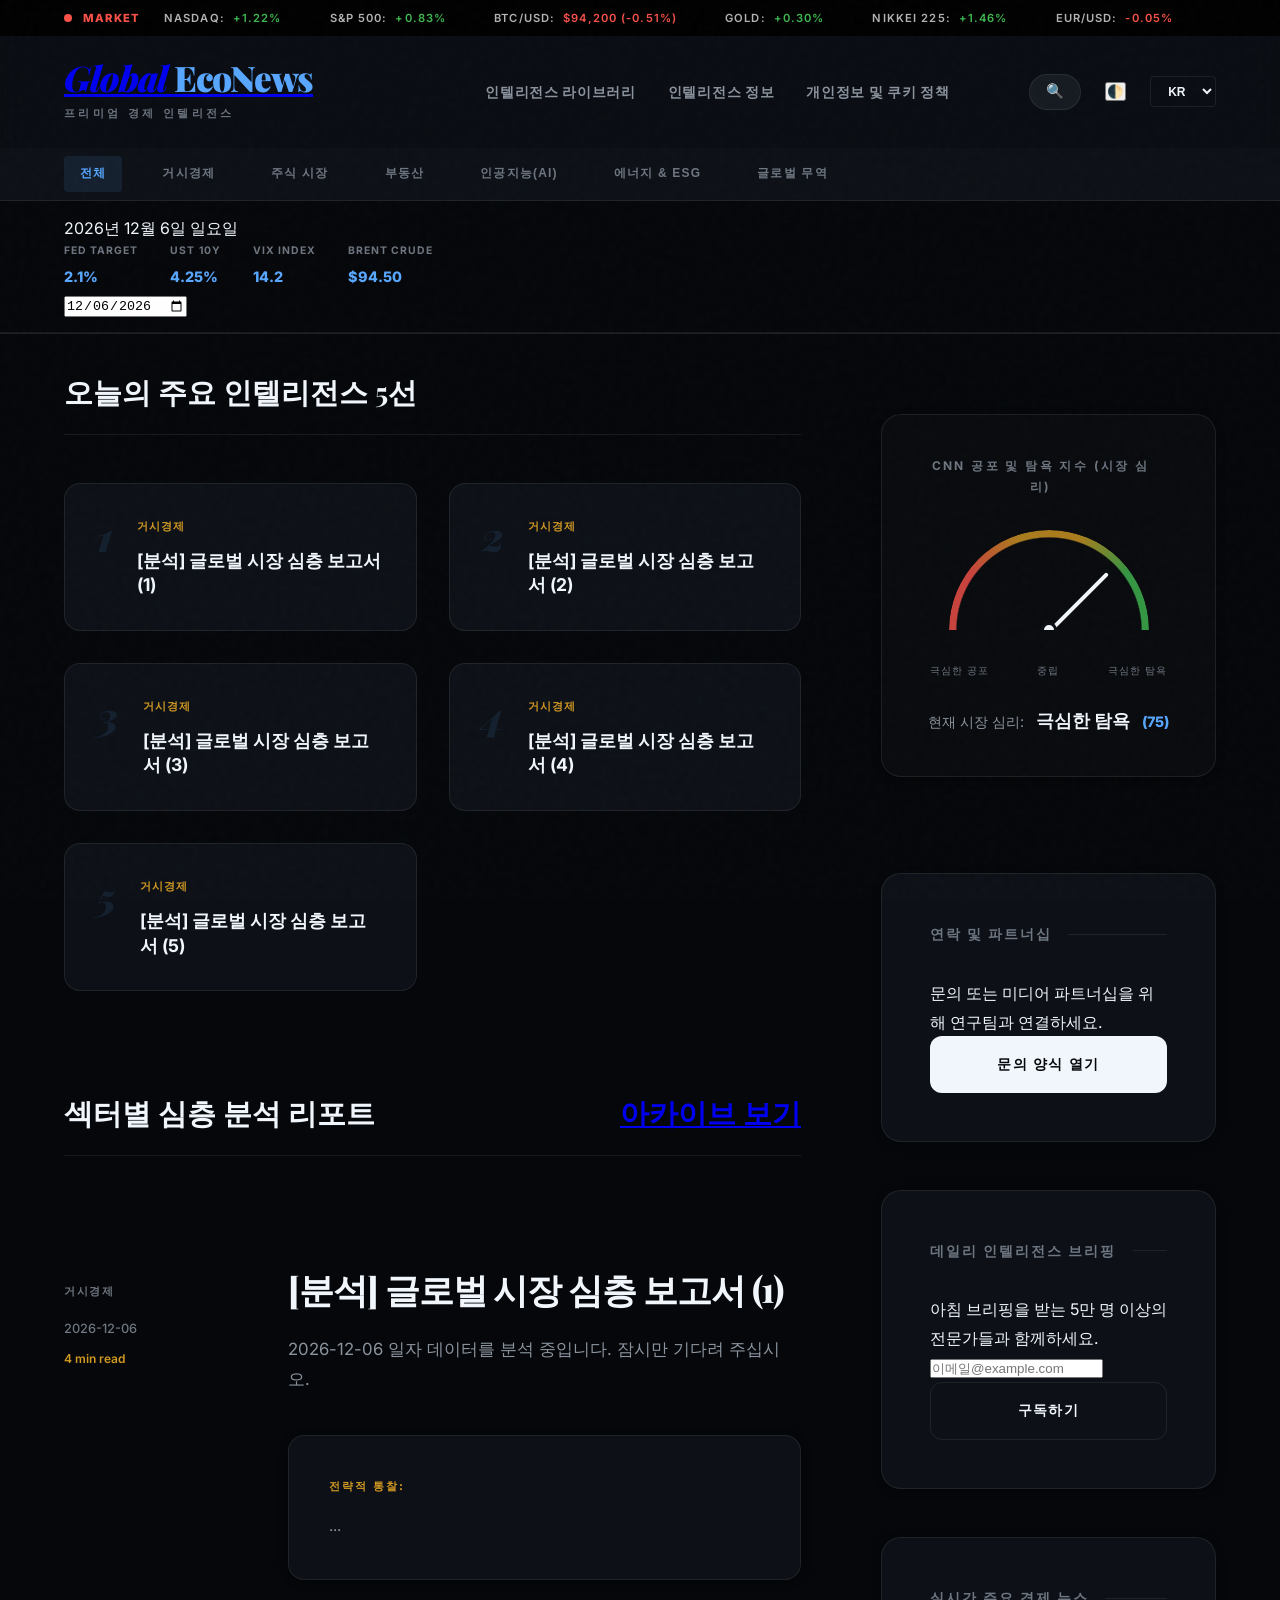
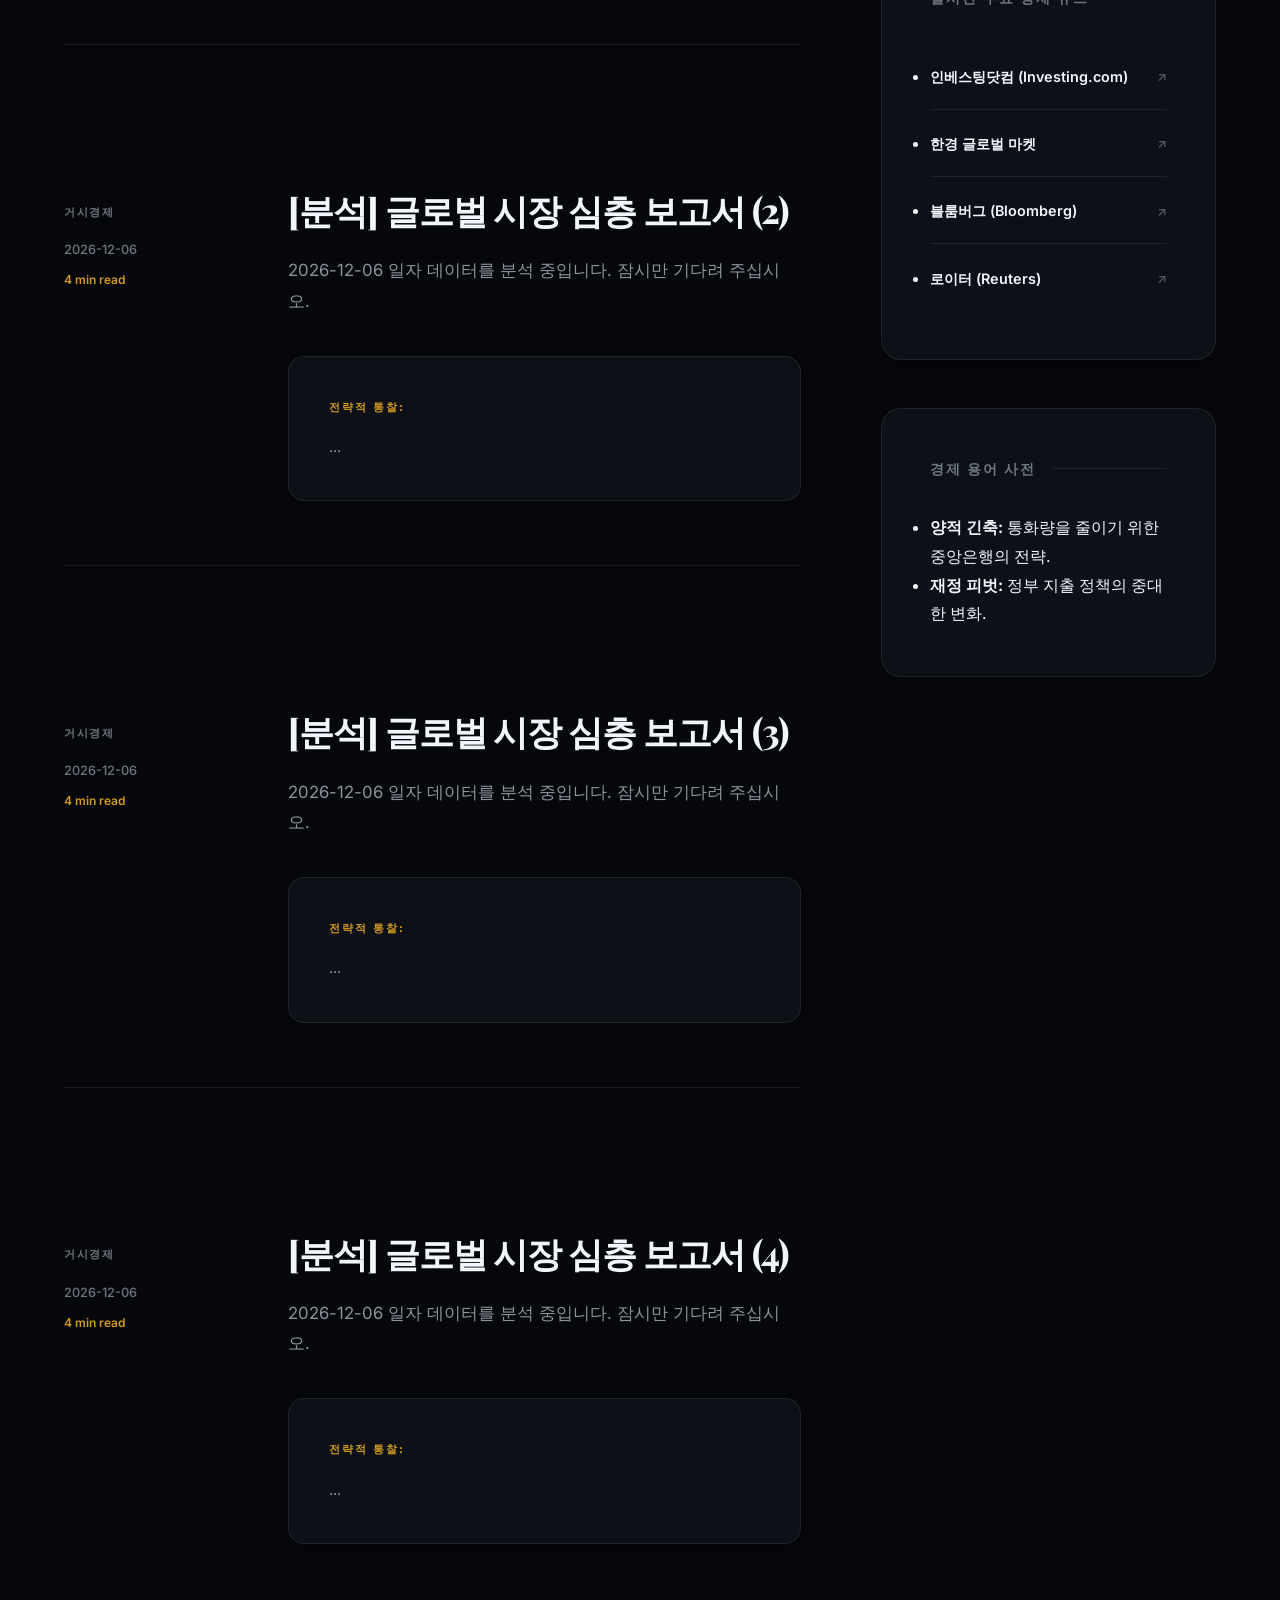
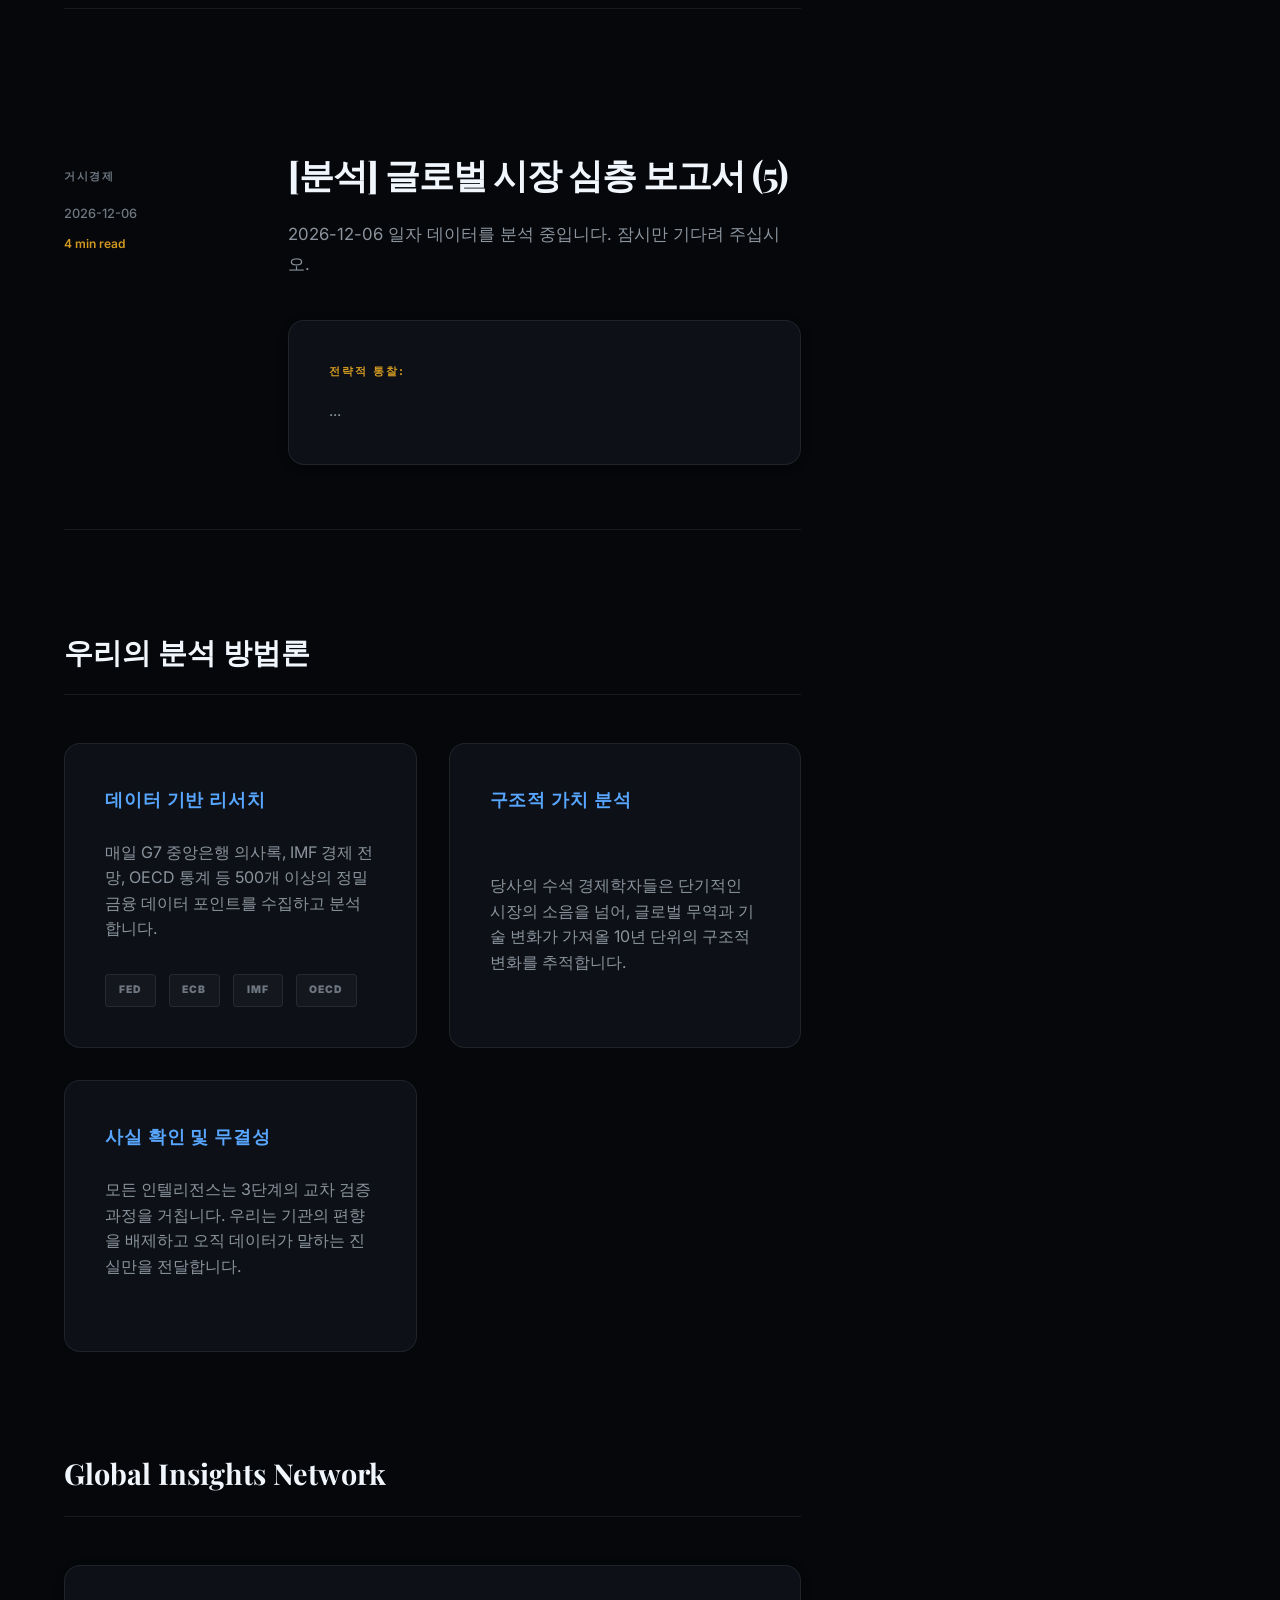
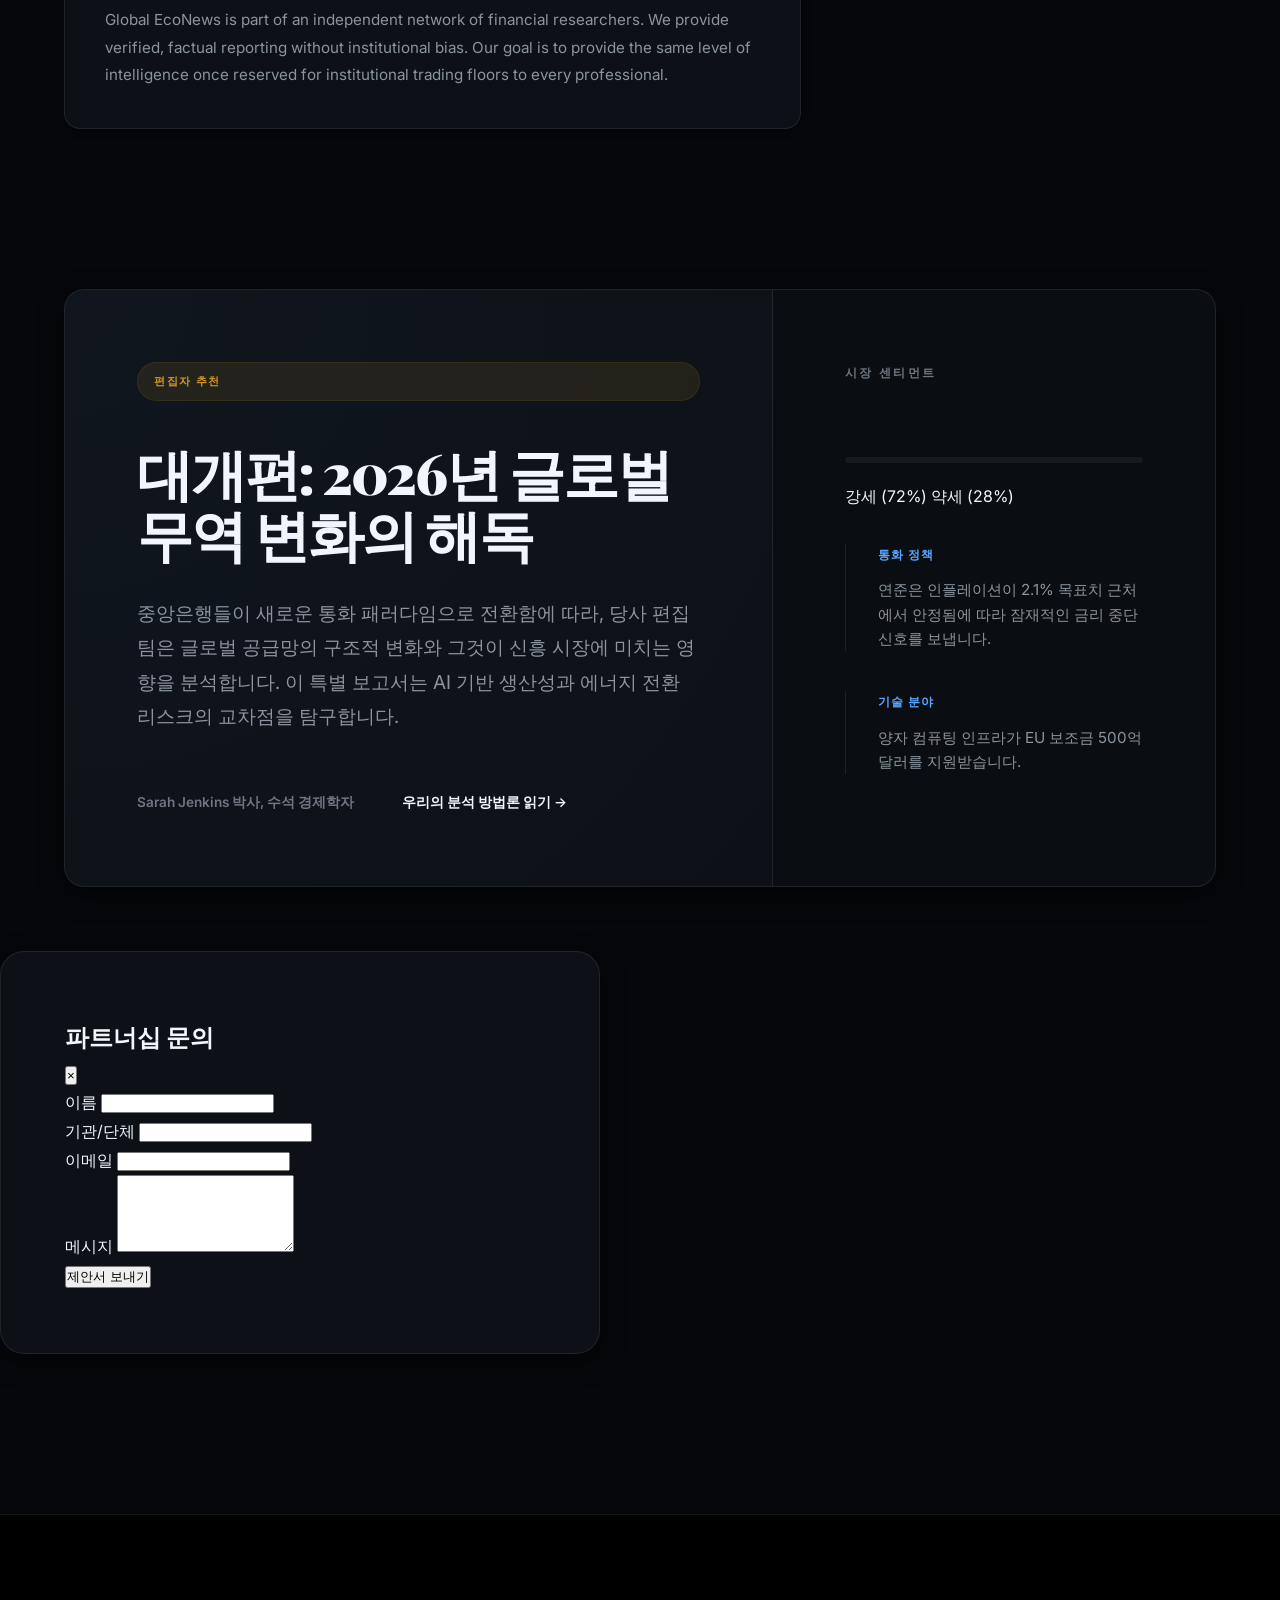
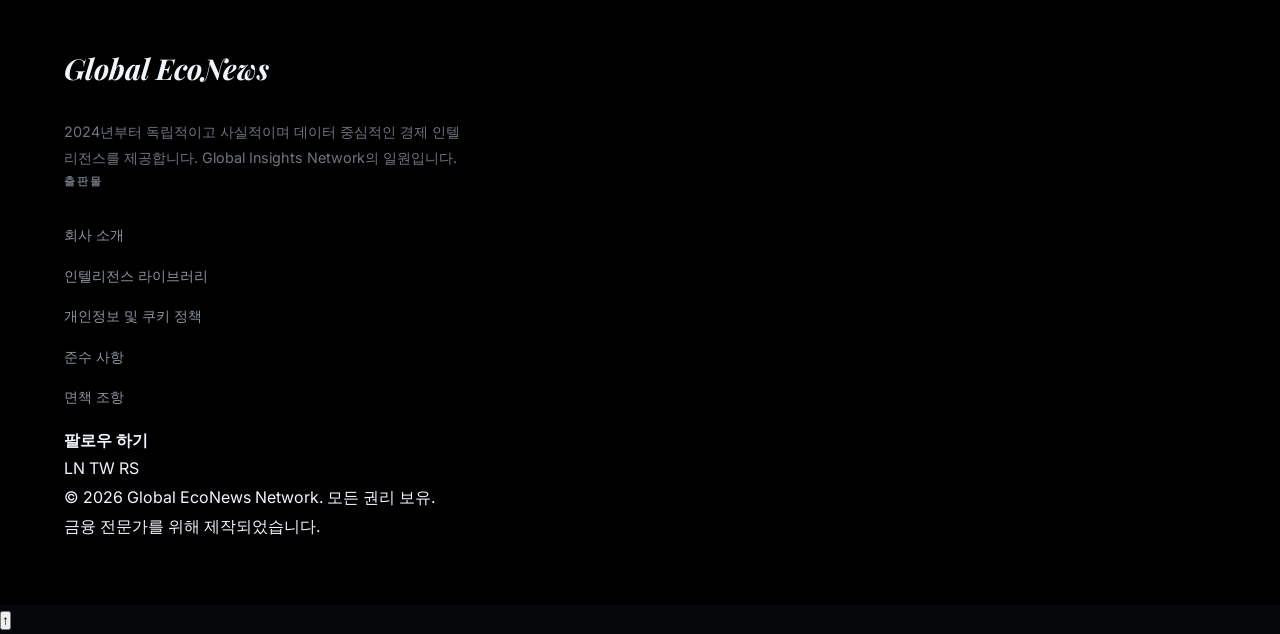
==== commit 22a40b13: "feat: remove trending sectors and library, move fear & greed to sidebar top" ====
--- a/index.html
+++ b/index.html
@@ -124,45 +124,6 @@
                 </section>
 
                 <section class="feed-section">
-                    <h2 class="section-heading" data-t="sectors-title">Trending Intelligence Sectors</h2>
-                    <div id="sectors-container" class="sectors-grid">
-                        <div class="sector-card">
-                            <span class="sector-icon">📈</span>
-                            <h4 data-t="sector-macro">Macro Economy</h4>
-                        </div>
-                        <div class="sector-card">
-                            <span class="sector-icon">📊</span>
-                            <h4 data-t="sector-stocks">Stock Market</h4>
-                        </div>
-                        <div class="sector-card">
-                            <span class="sector-icon">🏢</span>
-                            <h4 data-t="sector-real-estate">Real Estate</h4>
-                        </div>
-                        <div class="sector-card">
-                            <span class="sector-icon">🤖</span>
-                            <h4 data-t="sector-ai">Artificial Intelligence</h4>
-                        </div>
-                    </div>
-                </section>
-
-                <section class="feed-section knowledge-hub">
-                    <h2 class="section-heading">
-                        <span data-t="nav-library">Economic Intelligence Library</span>
-                        <a href="/library.html" class="archive-link" data-t="view-all">View All Concepts</a>
-                    </h2>
-                    <div class="methodology-grid">
-                        <div class="method-card" style="border-top: 4px solid var(--gold);">
-                            <h4 data-t="lib-concept-1-title">Monetary Policy</h4>
-                            <p data-t="lib-concept-1-desc">Understanding central bank mandates and the impact of interest rate cycles.</p>
-                        </div>
-                        <div class="method-card" style="border-top: 4px solid var(--accent-color);">
-                            <h4 data-t="lib-concept-2-title">Inflation Dynamics</h4>
-                            <p data-t="lib-concept-2-desc">Analyzing the relationship between monetary expansion and purchasing power.</p>
-                        </div>
-                    </div>
-                </section>
-
-                <section class="feed-section">
                     <h2 class="section-heading">
                         <span data-t="deep-dive-title">Sector Deep-Dive Analysis</span>
                         <a href="#" class="archive-link" data-t="view-archive">View Archive</a>
@@ -207,6 +168,25 @@
             </div>
             
             <aside class="side-panel">
+                <div class="side-card fear-greed-widget">
+                    <h3 data-t="fear-greed-title">Fear & Greed Index</h3>
+                    <div class="gauge-container">
+                        <div class="gauge-bg"></div>
+                        <div class="gauge-needle" id="fear-greed-needle" style="transform: rotate(45deg);"></div>
+                        <div class="gauge-center"></div>
+                    </div>
+                    <div class="gauge-labels">
+                        <span data-t="status-extreme-fear">Extreme Fear</span>
+                        <span data-t="status-neutral">Neutral</span>
+                        <span data-t="status-extreme-greed">Extreme Greed</span>
+                    </div>
+                    <div class="gauge-value">
+                        <span data-t="fear-greed-status">Market Sentiment:</span>
+                        <strong id="fear-greed-text" data-t="status-greed">Greed</strong>
+                        <span id="fear-greed-num">(65)</span>
+                    </div>
+                </div>
+
                 <div class="side-card">
                     <h3 data-t="contact-title">Contact & Partnership</h3>
                     <p data-t="contact-desc">Connect with our research team for inquiries or media partnerships.</p>
@@ -262,25 +242,6 @@
                     </div>
                 </div>
 
-                <div class="fear-greed-widget">
-                    <h3 data-t="fear-greed-title">Fear & Greed Index</h3>
-                    <div class="gauge-container">
-                        <div class="gauge-bg"></div>
-                        <div class="gauge-needle" id="fear-greed-needle" style="transform: rotate(45deg);"></div>
-                        <div class="gauge-center"></div>
-                    </div>
-                    <div class="gauge-labels">
-                        <span data-t="status-extreme-fear">Extreme Fear</span>
-                        <span data-t="status-neutral">Neutral</span>
-                        <span data-t="status-extreme-greed">Extreme Greed</span>
-                    </div>
-                    <div class="gauge-value">
-                        <span data-t="fear-greed-status">Market Sentiment:</span>
-                        <strong id="fear-greed-text" data-t="status-greed">Greed</strong>
-                        <span id="fear-greed-num">(65)</span>
-                    </div>
-                </div>
-
                 <div class="mini-briefs">
                     <div class="brief">
                         <strong data-t="brief-monetary-title">Monetary Policy</strong>
